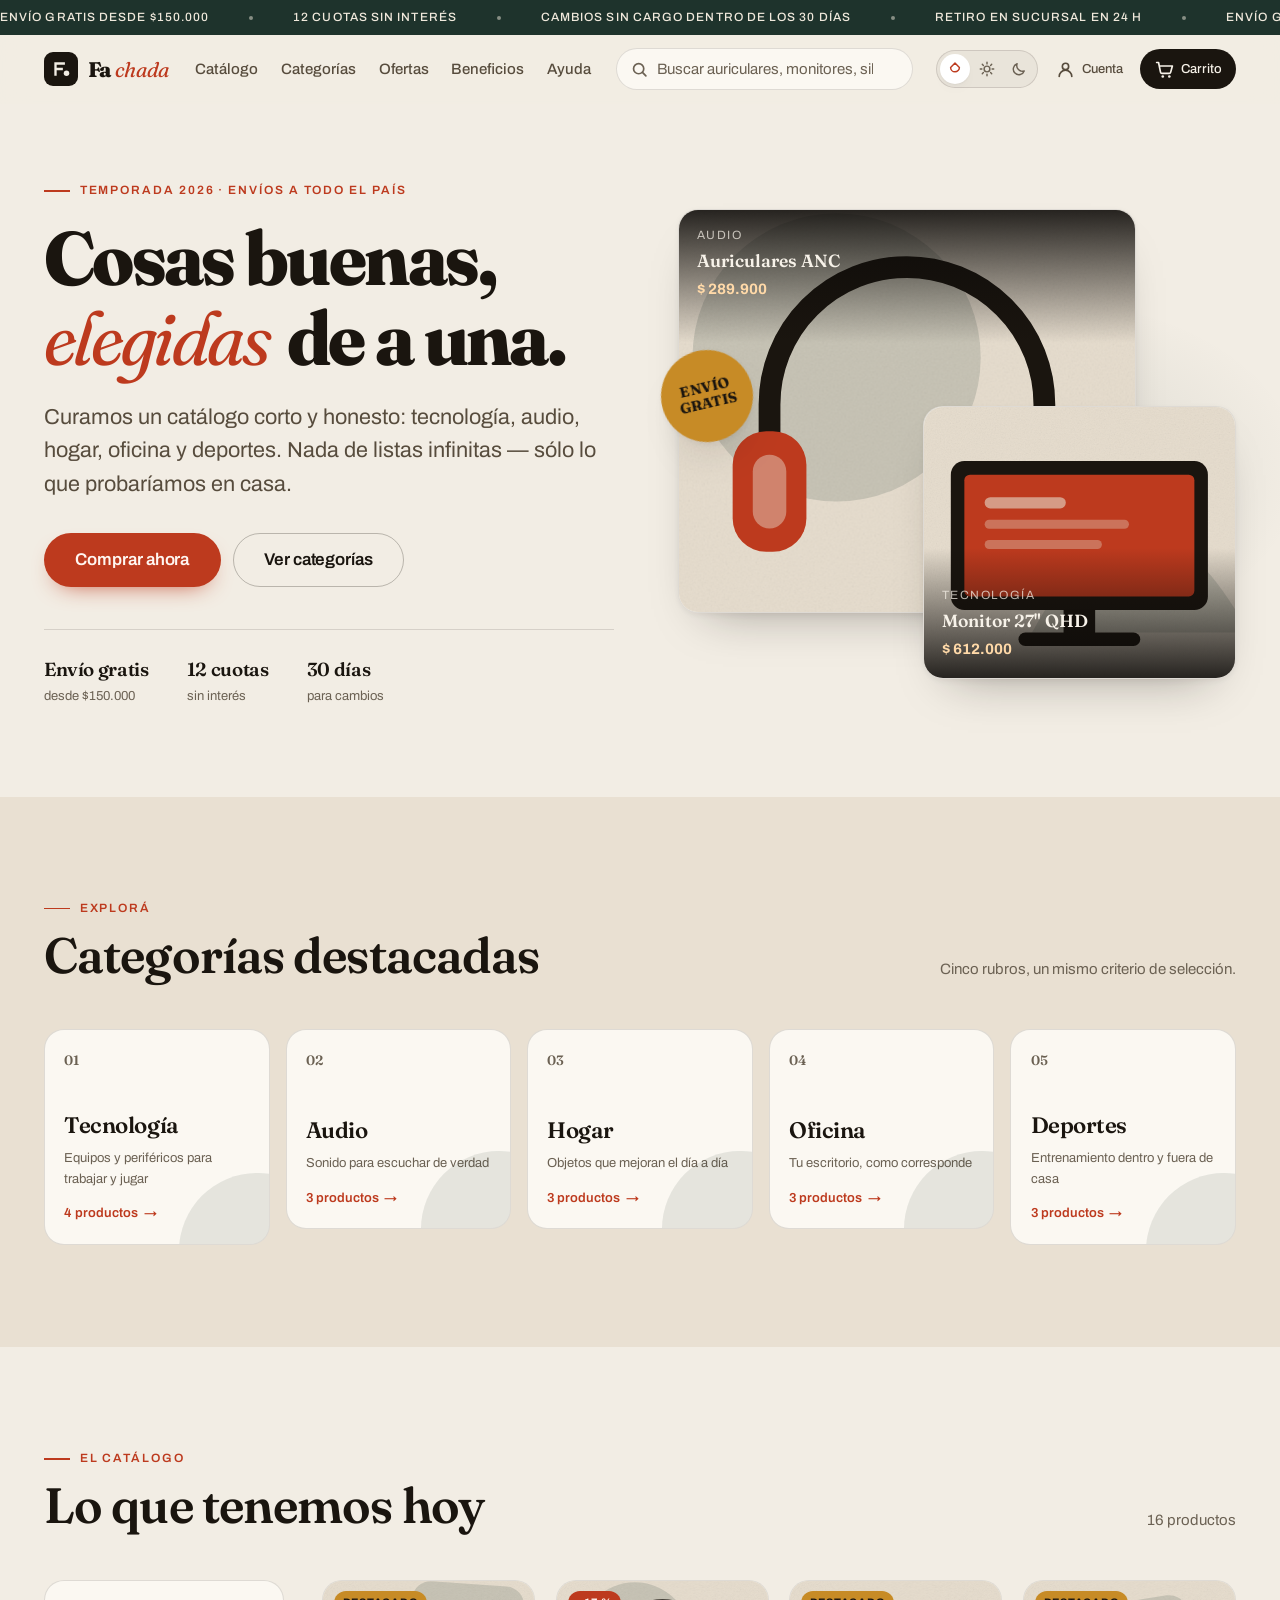
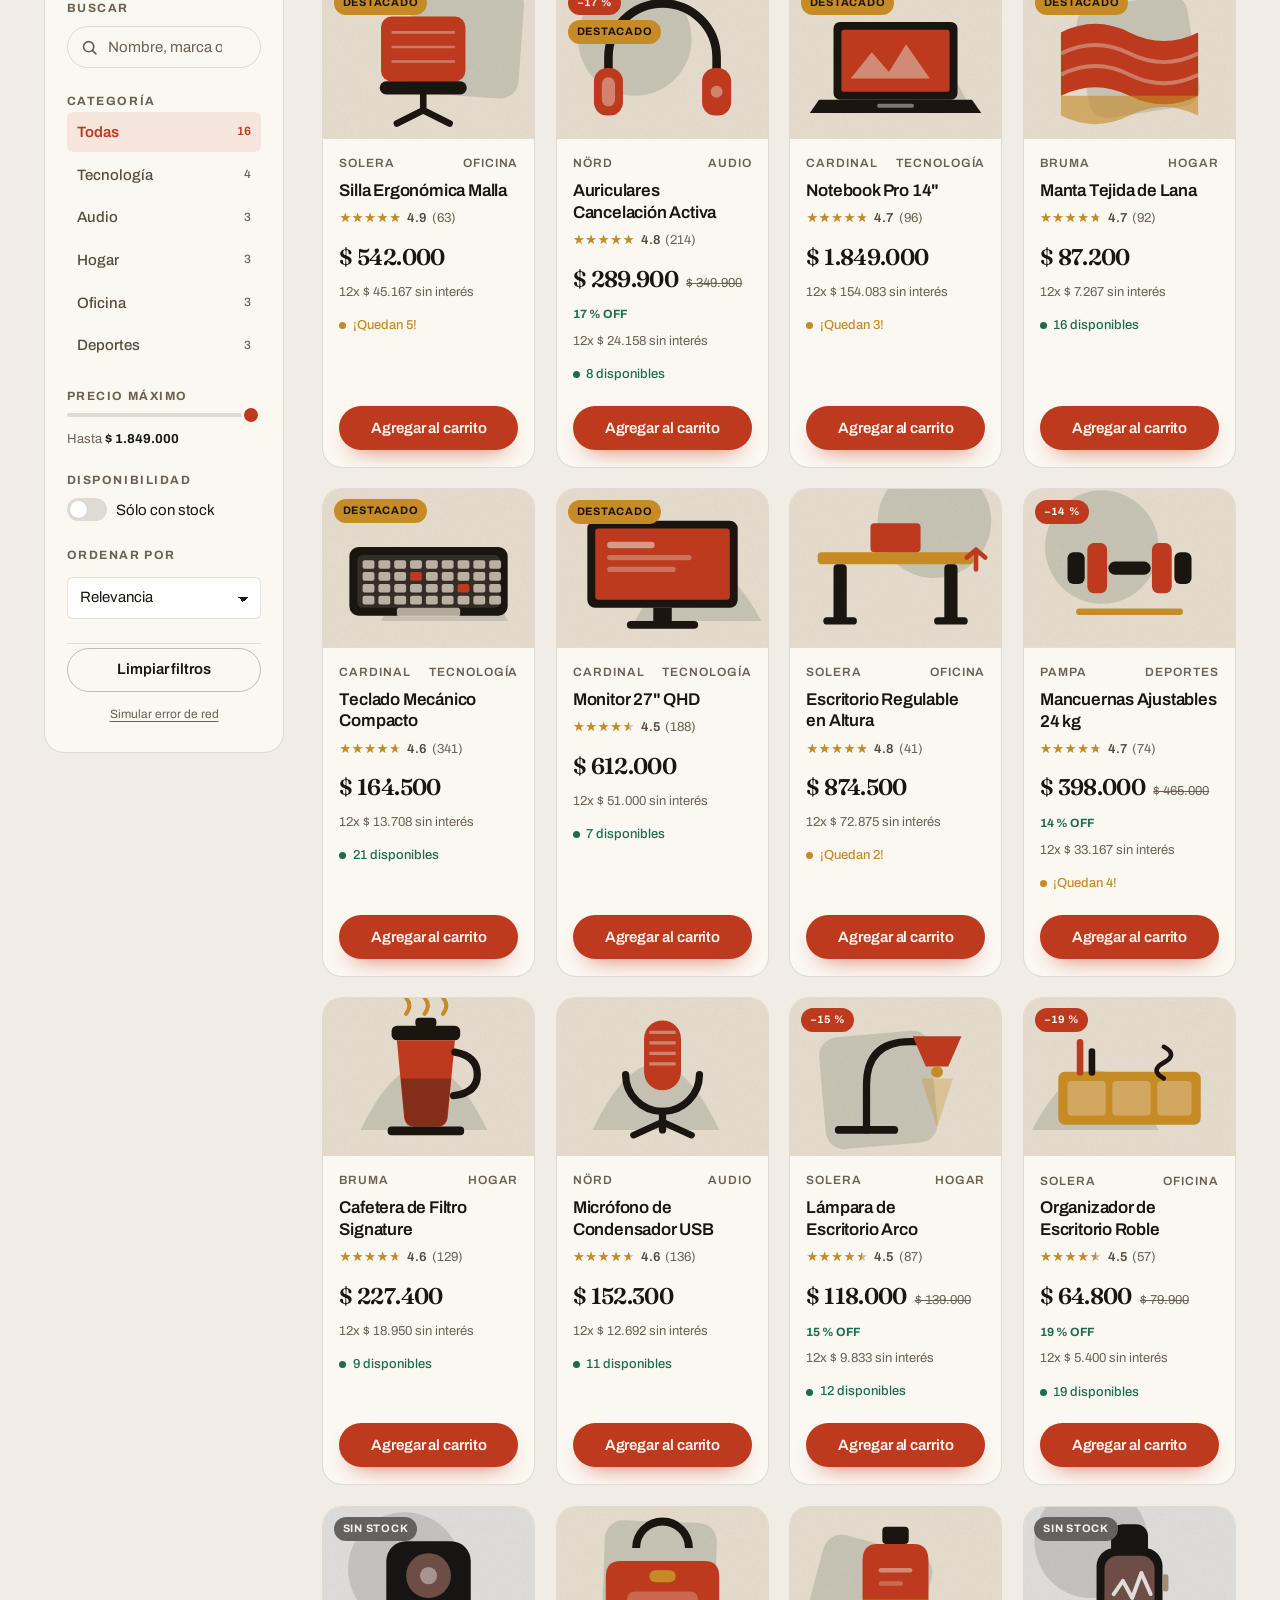
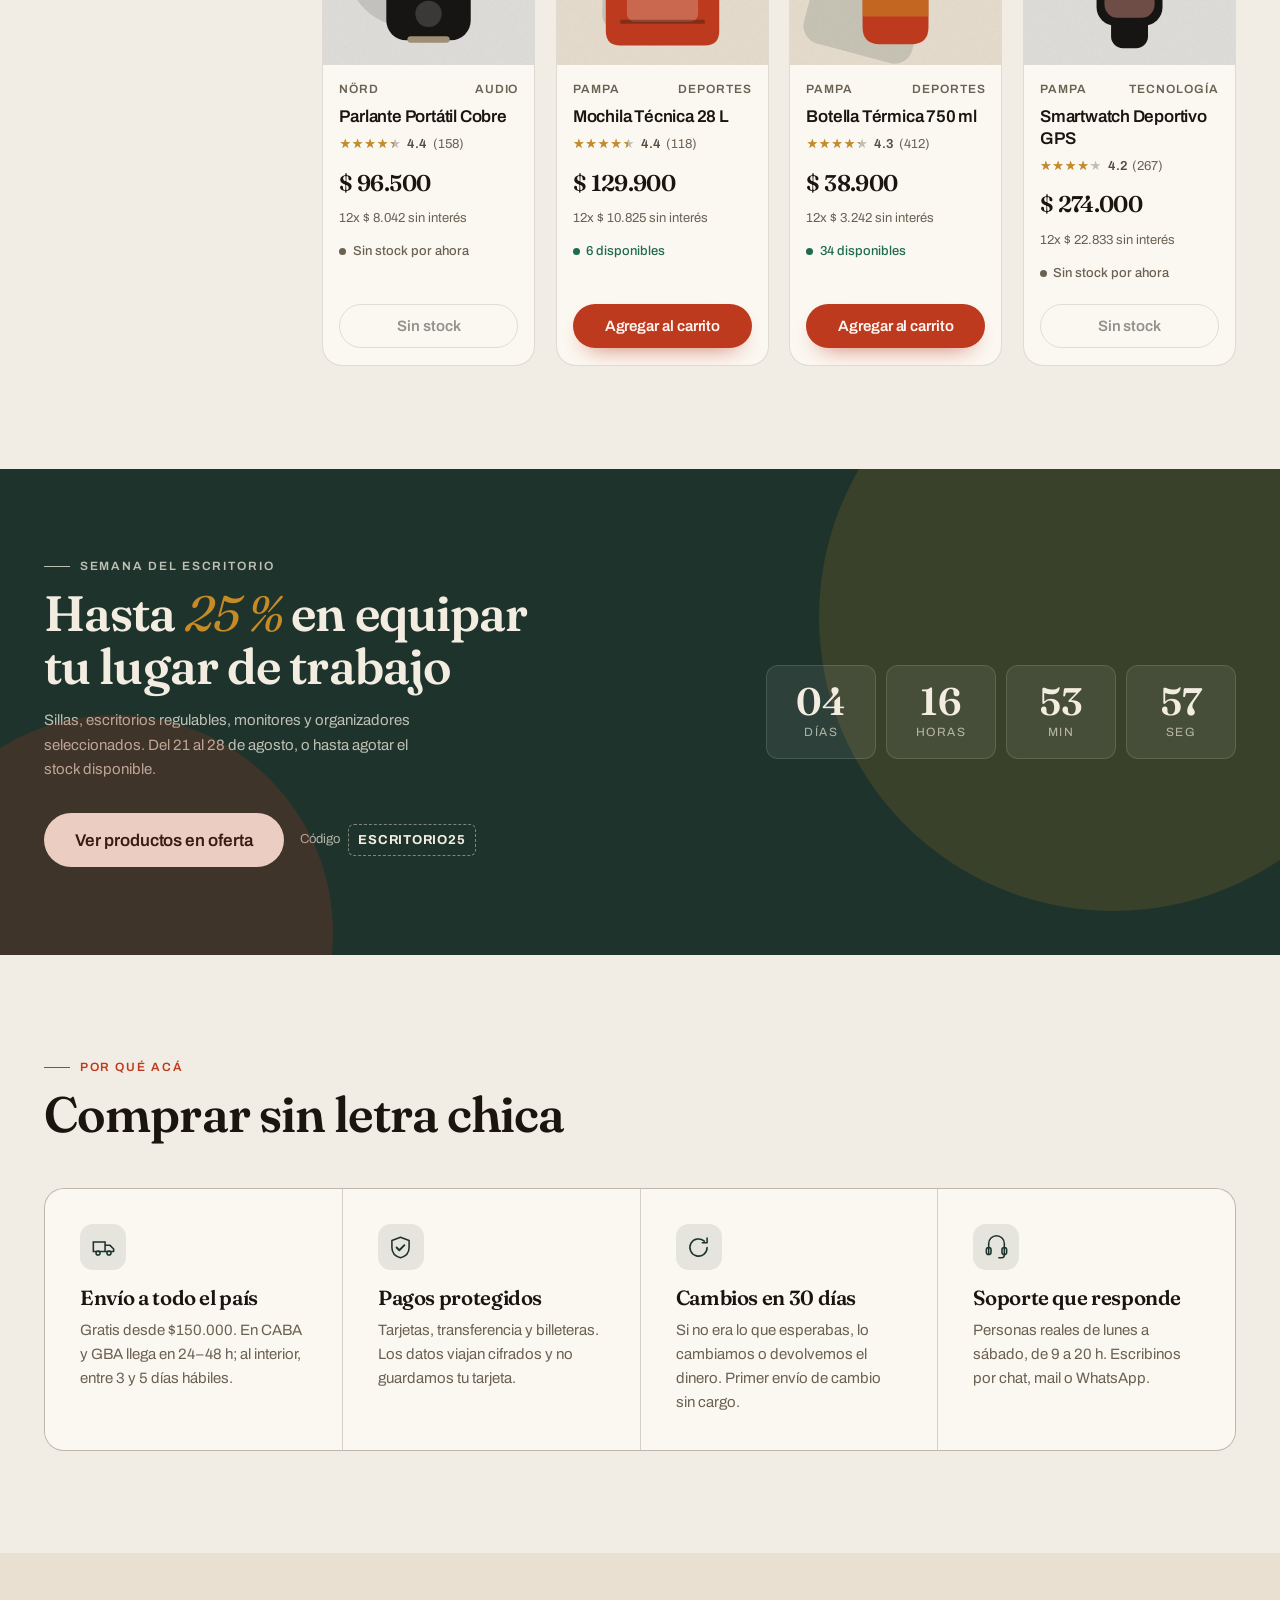
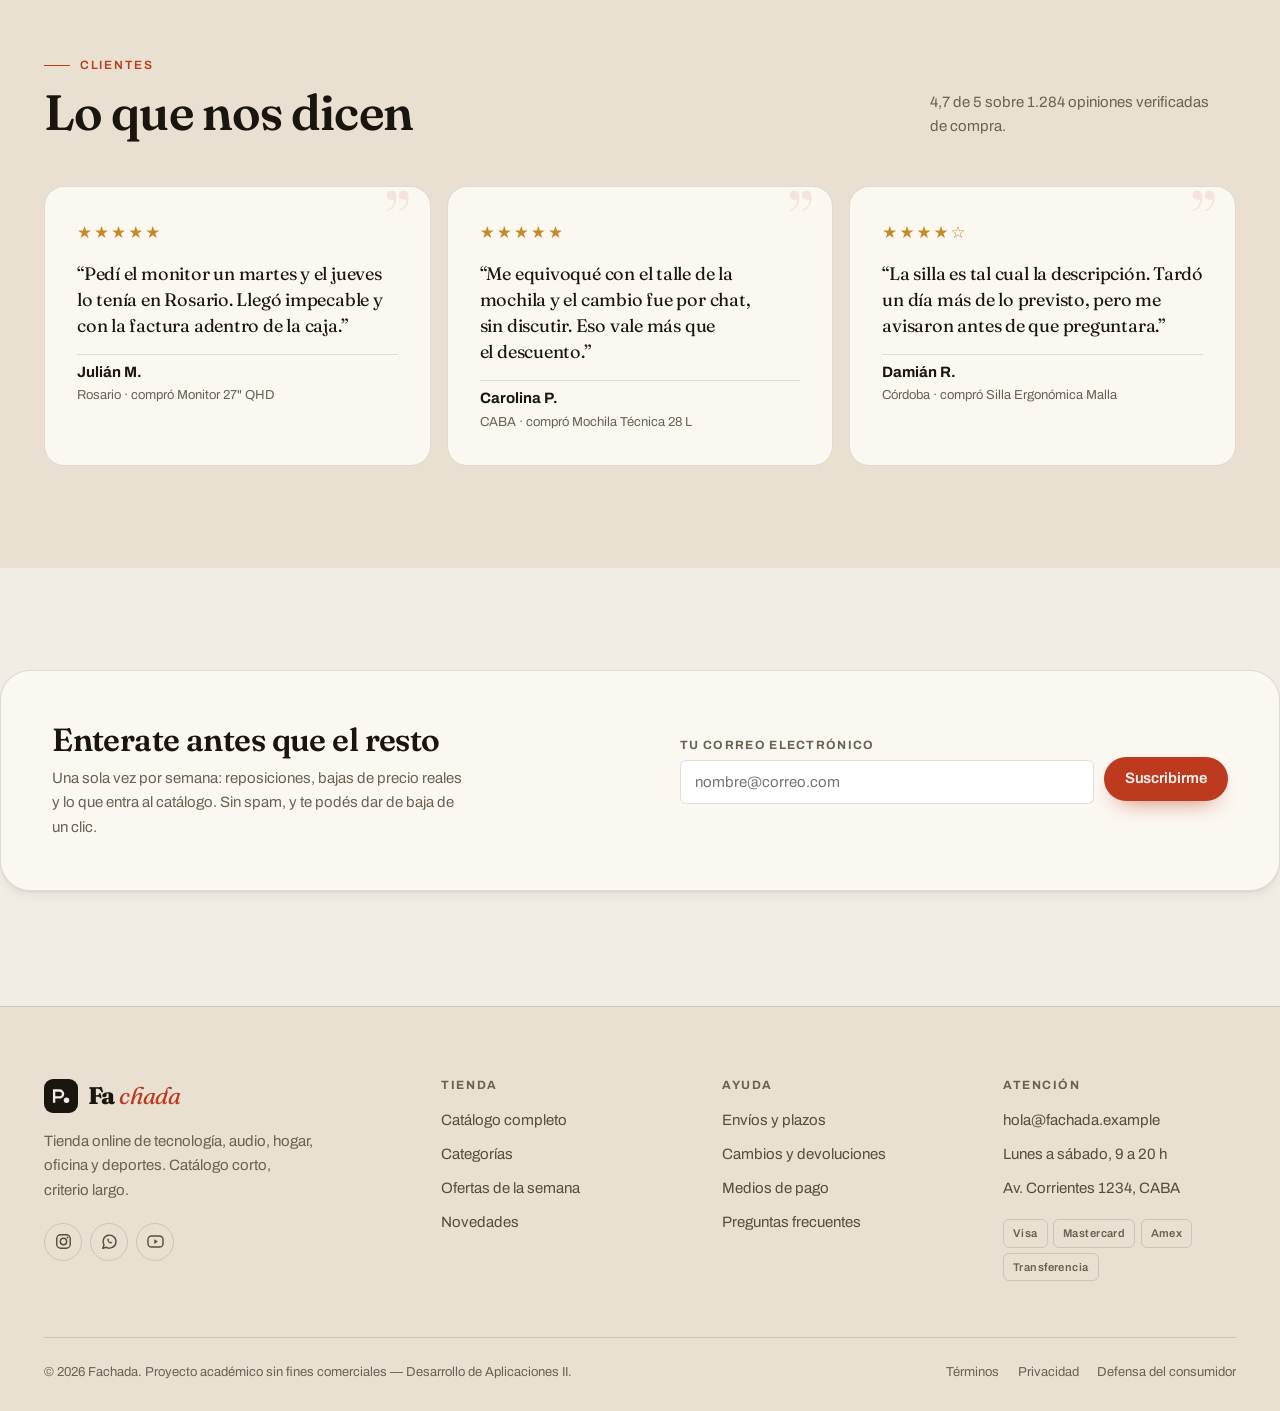
==== src/main/webapp/index.html @ e1639365 "feat: estructurar el front en componentes con capas y sumar Usuario Reorganiza la capa cliente de `c" ====
<!doctype html>
<html lang="es-AR" data-tema="normal">
<head>
  <meta charset="utf-8">
  <meta name="viewport" content="width=device-width, initial-scale=1">
  <meta name="theme-color" content="#F2EDE4">
  <meta name="description" content="Fachada — tienda online de tecnología, audio, hogar, oficina y deportes. Envío gratis desde $150.000, 12 cuotas sin interés y cambios sin vueltas en toda la Argentina.">
  <meta name="color-scheme" content="light dark">
  <title>Fachada — Tecnología, hogar y equipamiento con envío a todo el país</title>

  <link rel="preconnect" href="https://fonts.googleapis.com">
  <link rel="preconnect" href="https://fonts.gstatic.com" crossorigin>
  <link rel="stylesheet" href="https://fonts.googleapis.com/css2?family=Archivo:wght@400..700&family=Fraunces:opsz,wght,SOFT,WONK@9..144,400..800,0..100,0..1&display=swap">
  <link rel="stylesheet" href="assets/css/styles.css">
  <link rel="icon" href="assets/favicon.svg" type="image/svg+xml">

  <script>
    /* Aplica el tema guardado antes de pintar para evitar el flash de tema. */
    try {
      var t = JSON.parse(localStorage.getItem('fachada:tema') || localStorage.getItem('tpostore:tema'));
      document.documentElement.dataset.tema = ['normal', 'claro', 'oscuro'].includes(t) ? t : 'normal';
    } catch (e) {
      document.documentElement.dataset.tema = 'normal';
    }
  </script>
</head>
<body>
  <a class="saltar-al-contenido" href="#contenido">Saltar al contenido</a>

  <div class="anuncio" role="region" aria-label="Anuncios de la tienda">
    <div class="anuncio__pista">
      <span class="anuncio__grupo" aria-hidden="false">
        <span>Envío gratis desde $150.000</span><i></i>
        <span>12 cuotas sin interés</span><i></i>
        <span>Cambios sin cargo dentro de los 30 días</span><i></i>
        <span>Retiro en sucursal en 24 h</span><i></i>
      </span>
      <span class="anuncio__grupo" aria-hidden="true">
        <span>Envío gratis desde $150.000</span><i></i>
        <span>12 cuotas sin interés</span><i></i>
        <span>Cambios sin cargo dentro de los 30 días</span><i></i>
        <span>Retiro en sucursal en 24 h</span><i></i>
      </span>
    </div>
  </div>

  <header class="cabecera" id="cabecera">
    <div class="cabecera__barra contenedor">
      <a class="marca" href="#inicio" aria-label="Fachada, inicio">
        <span class="marca__sello" aria-hidden="true">
          <svg viewBox="0 0 32 32" focusable="false"><path d="M8 24V8h12M8 16h9" fill="none" stroke="currentColor" stroke-width="3.4" stroke-linecap="square"/><circle cx="24" cy="22" r="4" fill="currentColor"/></svg>
        </span>
        <span class="marca__texto">
          <strong>Fa</strong><em>chada</em>
        </span>
      </a>

      <nav class="navegacion" aria-label="Principal">
        <ul>
          <li><a href="#catalogo">Catálogo</a></li>
          <li><a href="#categorias">Categorías</a></li>
          <li><a href="#ofertas">Ofertas</a></li>
          <li><a href="#beneficios">Beneficios</a></li>
          <li><a href="#ayuda">Ayuda</a></li>
        </ul>
      </nav>

      <form class="buscador buscador--cabecera" role="search" data-buscador>
        <label class="visualmente-oculto" for="q-cabecera">Buscar productos</label>
        <span class="buscador__lupa" aria-hidden="true">
          <svg viewBox="0 0 20 20" focusable="false"><circle cx="9" cy="9" r="6" fill="none" stroke="currentColor" stroke-width="2"/><path d="m13.5 13.5 4 4" stroke="currentColor" stroke-width="2" stroke-linecap="round"/></svg>
        </span>
        <input id="q-cabecera" type="search" name="q" placeholder="Buscar auriculares, monitores, sillas…" autocomplete="off" data-buscador-input>
        <button class="buscador__limpiar" type="button" hidden data-buscador-limpiar aria-label="Limpiar búsqueda">
          <svg viewBox="0 0 20 20" aria-hidden="true" focusable="false"><path d="m6 6 8 8M14 6l-8 8" stroke="currentColor" stroke-width="2" stroke-linecap="round"/></svg>
        </button>
      </form>

      <div class="cabecera__acciones">
        <div class="temas" role="radiogroup" aria-label="Tema visual" data-temas></div>

        <div class="menu-cuenta" data-cuenta>
          <button class="accion" type="button" aria-expanded="false" aria-haspopup="true" aria-controls="panel-cuenta" data-cuenta-boton>
            <svg viewBox="0 0 24 24" aria-hidden="true" focusable="false"><circle cx="12" cy="8.5" r="3.6" fill="none" stroke="currentColor" stroke-width="1.9"/><path d="M4.8 20a7.2 7.2 0 0 1 14.4 0" fill="none" stroke="currentColor" stroke-width="1.9" stroke-linecap="round"/></svg>
            <span class="accion__texto">Cuenta</span>
          </button>
          <!-- Lo llena `componentes/usuario/presentacion/usuario-view.js` según
               la sesión activa: invitado ve Ingresar/Crear cuenta; un ADMIN ve
               además el panel de administración. -->
          <div class="menu-cuenta__panel" id="panel-cuenta" role="menu" hidden data-cuenta-panel></div>
        </div>

        <button class="accion accion--carrito" type="button" data-abrir-carrito aria-haspopup="dialog" aria-controls="carrito">
          <svg viewBox="0 0 24 24" aria-hidden="true" focusable="false"><path d="M3 4h2.2l2.3 11.2a1.6 1.6 0 0 0 1.6 1.3h8.3a1.6 1.6 0 0 0 1.6-1.2L21 8H6.2" fill="none" stroke="currentColor" stroke-width="1.9" stroke-linecap="round" stroke-linejoin="round"/><circle cx="10" cy="20" r="1.5" fill="currentColor"/><circle cx="17.5" cy="20" r="1.5" fill="currentColor"/></svg>
          <span class="accion__texto">Carrito</span>
          <span class="insignia" data-carrito-contador hidden>0</span>
        </button>

        <button class="accion accion--menu" type="button" data-abrir-menu aria-expanded="false" aria-controls="menu-movil">
          <svg viewBox="0 0 24 24" aria-hidden="true" focusable="false"><path d="M4 7h16M4 12h16M4 17h16" stroke="currentColor" stroke-width="1.9" stroke-linecap="round"/></svg>
          <span class="visualmente-oculto">Abrir menú</span>
        </button>
      </div>
    </div>

    <div class="menu-movil" id="menu-movil" hidden data-menu-movil>
      <div class="contenedor">
        <nav aria-label="Menú móvil">
          <ul>
            <li><a href="#catalogo">Catálogo</a></li>
            <li><a href="#categorias">Categorías</a></li>
            <li><a href="#ofertas">Ofertas</a></li>
            <li><a href="#beneficios">Beneficios</a></li>
            <li><a href="#ayuda">Ayuda</a></li>
          </ul>
        </nav>
        <div class="menu-movil__extras">
          <p class="menu-movil__titulo" id="etiqueta-tema-movil">Tema visual</p>
          <div class="temas" role="radiogroup" aria-labelledby="etiqueta-tema-movil" data-temas></div>
          <button class="boton boton--fantasma boton--ancho" type="button" data-cuenta-movil data-cuenta-accion="ingresar">Ingresar o crear cuenta</button>
        </div>
      </div>
    </div>
  </header>

  <main id="contenido">
    <!-- ================================ HERO ================================ -->
    <section class="hero" id="inicio">
      <div class="contenedor hero__grilla">
        <div class="hero__texto">
          <p class="etiqueta-seccion">Temporada 2026 · Envíos a todo el país</p>
          <h1 class="hero__titulo">
            Cosas buenas,<br>
            <em>elegidas</em> de a una.
          </h1>
          <p class="hero__bajada">
            Curamos un catálogo corto y honesto: tecnología, audio, hogar, oficina y deportes.
            Nada de listas infinitas — sólo lo que probaríamos en casa.
          </p>
          <div class="hero__acciones">
            <a class="boton boton--primario boton--grande" href="#catalogo">Comprar ahora</a>
            <a class="boton boton--fantasma boton--grande" href="#categorias">Ver categorías</a>
          </div>
          <dl class="hero__datos">
            <div><dt>Envío gratis</dt><dd>desde $150.000</dd></div>
            <div><dt>12 cuotas</dt><dd>sin interés</dd></div>
            <div><dt>30 días</dt><dd>para cambios</dd></div>
          </dl>
        </div>

        <div class="hero__vitrina">
          <figure class="vitrina__tarjeta vitrina__tarjeta--principal" data-hero-arte="1">
            <figcaption>
              <span class="vitrina__categoria">Audio</span>
              <span class="vitrina__nombre">Auriculares ANC</span>
              <span class="vitrina__precio" data-hero-precio="1"></span>
            </figcaption>
          </figure>
          <figure class="vitrina__tarjeta vitrina__tarjeta--secundaria" data-hero-arte="9">
            <figcaption>
              <span class="vitrina__categoria">Tecnología</span>
              <span class="vitrina__nombre">Monitor 27" QHD</span>
              <span class="vitrina__precio" data-hero-precio="9"></span>
            </figcaption>
          </figure>
          <p class="vitrina__sello" aria-hidden="true"><span>Envío<br>gratis</span></p>
        </div>
      </div>
    </section>

    <!-- ============================= CATEGORÍAS ============================= -->
    <section class="seccion categorias" id="categorias" aria-labelledby="titulo-categorias">
      <div class="contenedor">
        <header class="seccion__encabezado">
          <div>
            <p class="etiqueta-seccion">Explorá</p>
            <h2 id="titulo-categorias">Categorías destacadas</h2>
          </div>
          <p class="seccion__nota">Cinco rubros, un mismo criterio de selección.</p>
        </header>
        <ul class="categorias__grilla" data-categorias>
          <li class="categoria-esqueleto" aria-hidden="true"></li>
          <li class="categoria-esqueleto" aria-hidden="true"></li>
          <li class="categoria-esqueleto" aria-hidden="true"></li>
          <li class="categoria-esqueleto" aria-hidden="true"></li>
          <li class="categoria-esqueleto" aria-hidden="true"></li>
        </ul>
      </div>
    </section>

    <!-- ============================== CATÁLOGO ============================== -->
    <section class="seccion catalogo" id="catalogo" aria-labelledby="titulo-catalogo">
      <div class="contenedor">
        <header class="seccion__encabezado">
          <div>
            <p class="etiqueta-seccion">El catálogo</p>
            <h2 id="titulo-catalogo">Lo que tenemos hoy</h2>
          </div>
          <p class="seccion__nota" data-resultado-nota aria-live="polite"></p>
        </header>

        <div class="catalogo__cuerpo">
          <button class="boton boton--fantasma catalogo__abrir-filtros" type="button" data-abrir-filtros aria-expanded="false" aria-controls="filtros">
            <svg viewBox="0 0 20 20" aria-hidden="true" focusable="false"><path d="M3 5h14M6 10h8M8.5 15h3" stroke="currentColor" stroke-width="2" stroke-linecap="round"/></svg>
            Filtros
          </button>

          <form class="filtros" id="filtros" data-filtros>
            <div class="filtros__bloque">
              <h3 class="filtros__titulo">Buscar</h3>
              <div class="buscador buscador--panel" role="search">
                <label class="visualmente-oculto" for="q-panel">Buscar en el catálogo</label>
                <span class="buscador__lupa" aria-hidden="true">
                  <svg viewBox="0 0 20 20" focusable="false"><circle cx="9" cy="9" r="6" fill="none" stroke="currentColor" stroke-width="2"/><path d="m13.5 13.5 4 4" stroke="currentColor" stroke-width="2" stroke-linecap="round"/></svg>
                </span>
                <input id="q-panel" type="search" name="q" placeholder="Nombre, marca o SKU" autocomplete="off" data-buscador-input>
                <button class="buscador__limpiar" type="button" hidden data-buscador-limpiar aria-label="Limpiar búsqueda">
                  <svg viewBox="0 0 20 20" aria-hidden="true" focusable="false"><path d="m6 6 8 8M14 6l-8 8" stroke="currentColor" stroke-width="2" stroke-linecap="round"/></svg>
                </button>
              </div>
            </div>

            <fieldset class="filtros__bloque">
              <legend class="filtros__titulo">Categoría</legend>
              <div class="filtros__opciones" data-filtro-categorias></div>
            </fieldset>

            <div class="filtros__bloque">
              <h3 class="filtros__titulo">Precio máximo</h3>
              <input type="range" id="precio-max" name="precioMax" data-filtro-precio>
              <p class="filtros__valor">Hasta <output for="precio-max" data-filtro-precio-valor></output></p>
            </div>

            <div class="filtros__bloque">
              <h3 class="filtros__titulo">Disponibilidad</h3>
              <label class="interruptor">
                <input type="checkbox" data-filtro-stock>
                <span class="interruptor__pista" aria-hidden="true"><span class="interruptor__perilla"></span></span>
                <span>Sólo con stock</span>
              </label>
            </div>

            <div class="filtros__bloque">
              <label class="filtros__titulo" for="orden">Ordenar por</label>
              <select id="orden" data-filtro-orden>
                <option value="relevancia">Relevancia</option>
                <option value="precio-asc">Menor precio</option>
                <option value="precio-desc">Mayor precio</option>
                <option value="rating">Mejor puntuados</option>
                <option value="nombre">Nombre (A–Z)</option>
              </select>
            </div>

            <div class="filtros__pie">
              <button class="boton boton--fantasma boton--ancho" type="button" data-limpiar-filtros>Limpiar filtros</button>
              <button class="filtros__simular" type="button" data-simular-error>Simular error de red</button>
            </div>
          </form>

          <div class="catalogo__resultados">
            <div class="fichas-activas" data-fichas hidden></div>
            <div class="grilla-productos" data-grilla aria-busy="true"></div>
            <div class="estado" data-estado hidden></div>
          </div>
        </div>
      </div>
    </section>

    <!-- =============================== OFERTAS ============================== -->
    <section class="promo" id="ofertas" aria-labelledby="titulo-promo">
      <div class="contenedor promo__grilla">
        <div class="promo__texto">
          <p class="etiqueta-seccion etiqueta-seccion--claro">Semana del escritorio</p>
          <h2 id="titulo-promo">Hasta <em>25 %</em> en equipar tu lugar de trabajo</h2>
          <p>
            Sillas, escritorios regulables, monitores y organizadores seleccionados.
            Del 21 al 28 de agosto, o hasta agotar el stock disponible.
          </p>
          <div class="promo__acciones">
            <button class="boton boton--claro boton--grande" type="button" data-ir-a-ofertas>Ver productos en oferta</button>
            <span class="promo__codigo">Código <strong>ESCRITORIO25</strong></span>
          </div>
        </div>
        <ul class="promo__contador" data-contador aria-label="Tiempo restante de la promoción">
          <li><strong data-contador-dias>00</strong><span>días</span></li>
          <li><strong data-contador-horas>00</strong><span>horas</span></li>
          <li><strong data-contador-minutos>00</strong><span>min</span></li>
          <li><strong data-contador-segundos>00</strong><span>seg</span></li>
        </ul>
      </div>
    </section>

    <!-- ============================= BENEFICIOS ============================= -->
    <section class="seccion beneficios" id="beneficios" aria-labelledby="titulo-beneficios">
      <div class="contenedor">
        <header class="seccion__encabezado">
          <div>
            <p class="etiqueta-seccion">Por qué acá</p>
            <h2 id="titulo-beneficios">Comprar sin letra chica</h2>
          </div>
        </header>
        <ul class="beneficios__grilla">
          <li class="beneficio">
            <span class="beneficio__icono" aria-hidden="true">
              <svg viewBox="0 0 32 32" focusable="false"><path d="M3 21V9h15v12H3Z" fill="none" stroke="currentColor" stroke-width="2"/><path d="M18 13h6l5 5v3h-11" fill="none" stroke="currentColor" stroke-width="2" stroke-linejoin="round"/><circle cx="9" cy="23" r="2.6" fill="none" stroke="currentColor" stroke-width="2"/><circle cx="23" cy="23" r="2.6" fill="none" stroke="currentColor" stroke-width="2"/></svg>
            </span>
            <h3>Envío a todo el país</h3>
            <p>Gratis desde $150.000. En CABA y GBA llega en 24–48 h; al interior, entre 3 y 5 días hábiles.</p>
          </li>
          <li class="beneficio">
            <span class="beneficio__icono" aria-hidden="true">
              <svg viewBox="0 0 32 32" focusable="false"><path d="M16 3l11 4v9c0 7-4.6 11.4-11 13-6.4-1.6-11-6-11-13V7l11-4Z" fill="none" stroke="currentColor" stroke-width="2" stroke-linejoin="round"/><path d="m11 16 3.5 3.5L21 13" fill="none" stroke="currentColor" stroke-width="2.4" stroke-linecap="round" stroke-linejoin="round"/></svg>
            </span>
            <h3>Pagos protegidos</h3>
            <p>Tarjetas, transferencia y billeteras. Los datos viajan cifrados y no guardamos tu tarjeta.</p>
          </li>
          <li class="beneficio">
            <span class="beneficio__icono" aria-hidden="true">
              <svg viewBox="0 0 32 32" focusable="false"><path d="M27 16a11 11 0 1 1-3.6-8.1" fill="none" stroke="currentColor" stroke-width="2" stroke-linecap="round"/><path d="M27 4v6h-6" fill="none" stroke="currentColor" stroke-width="2" stroke-linecap="round" stroke-linejoin="round"/></svg>
            </span>
            <h3>Cambios en 30 días</h3>
            <p>Si no era lo que esperabas, lo cambiamos o devolvemos el dinero. Primer envío de cambio sin cargo.</p>
          </li>
          <li class="beneficio">
            <span class="beneficio__icono" aria-hidden="true">
              <svg viewBox="0 0 32 32" focusable="false"><path d="M6 25V11a10 10 0 0 1 20 0v14" fill="none" stroke="currentColor" stroke-width="2"/><rect x="3" y="16" width="6" height="9" rx="3" fill="none" stroke="currentColor" stroke-width="2"/><rect x="23" y="16" width="6" height="9" rx="3" fill="none" stroke="currentColor" stroke-width="2"/><path d="M26 25v1a3 3 0 0 1-3 3h-4" fill="none" stroke="currentColor" stroke-width="2" stroke-linecap="round"/></svg>
            </span>
            <h3>Soporte que responde</h3>
            <p>Personas reales de lunes a sábado, de 9 a 20 h. Escribinos por chat, mail o WhatsApp.</p>
          </li>
        </ul>
      </div>
    </section>

    <!-- ============================ TESTIMONIOS ============================= -->
    <section class="seccion testimonios" aria-labelledby="titulo-testimonios">
      <div class="contenedor">
        <header class="seccion__encabezado">
          <div>
            <p class="etiqueta-seccion">Clientes</p>
            <h2 id="titulo-testimonios">Lo que nos dicen</h2>
          </div>
          <p class="seccion__nota">4,7 de 5 sobre 1.284 opiniones verificadas de compra.</p>
        </header>
        <ul class="testimonios__grilla">
          <li class="testimonio">
            <p class="testimonio__puntaje" aria-label="5 de 5 estrellas"><span aria-hidden="true">★★★★★</span></p>
            <blockquote><p>“Pedí el monitor un martes y el jueves lo tenía en Rosario. Llegó impecable y con la factura adentro de la caja.”</p></blockquote>
            <footer><strong>Julián M.</strong><span>Rosario · compró Monitor 27" QHD</span></footer>
          </li>
          <li class="testimonio">
            <p class="testimonio__puntaje" aria-label="5 de 5 estrellas"><span aria-hidden="true">★★★★★</span></p>
            <blockquote><p>“Me equivoqué con el talle de la mochila y el cambio fue por chat, sin discutir. Eso vale más que el descuento.”</p></blockquote>
            <footer><strong>Carolina P.</strong><span>CABA · compró Mochila Técnica 28 L</span></footer>
          </li>
          <li class="testimonio">
            <p class="testimonio__puntaje" aria-label="4 de 5 estrellas"><span aria-hidden="true">★★★★☆</span></p>
            <blockquote><p>“La silla es tal cual la descripción. Tardó un día más de lo previsto, pero me avisaron antes de que preguntara.”</p></blockquote>
            <footer><strong>Damián R.</strong><span>Córdoba · compró Silla Ergonómica Malla</span></footer>
          </li>
        </ul>
      </div>
    </section>

    <!-- ============================= NEWSLETTER ============================= -->
    <section class="seccion newsletter" aria-labelledby="titulo-newsletter">
      <div class="contenedor newsletter__caja">
        <div class="newsletter__texto">
          <h2 id="titulo-newsletter">Enterate antes que el resto</h2>
          <p>Una sola vez por semana: reposiciones, bajas de precio reales y lo que entra al catálogo. Sin spam, y te podés dar de baja de un clic.</p>
        </div>
        <form class="newsletter__form" data-newsletter novalidate>
          <div class="campo">
            <label for="email-newsletter">Tu correo electrónico</label>
            <input id="email-newsletter" name="email" type="email" inputmode="email" autocomplete="email" placeholder="nombre@correo.com" required aria-describedby="ayuda-newsletter">
            <p class="campo__ayuda" id="ayuda-newsletter" data-newsletter-mensaje role="status"></p>
          </div>
          <button class="boton boton--primario" type="submit">Suscribirme</button>
        </form>
      </div>
    </section>
  </main>

  <!-- =============================== FOOTER ================================ -->
  <footer class="pie" id="ayuda">
    <div class="contenedor">
      <div class="pie__grilla">
        <div class="pie__marca">
          <span class="marca marca--pie">
            <span class="marca__sello" aria-hidden="true">
              <svg viewBox="0 0 32 32" focusable="false"><path d="M6 24V8h8a5 5 0 0 1 0 10H6" fill="none" stroke="currentColor" stroke-width="3.4" stroke-linecap="square"/><circle cx="24" cy="22" r="4" fill="currentColor"/></svg>
            </span>
            <span class="marca__texto"><strong>Fa</strong><em>chada</em></span>
          </span>
          <p>Tienda online de tecnología, audio, hogar, oficina y deportes. Catálogo corto, criterio largo.</p>
          <ul class="pie__redes">
            <li><a href="#inicio" aria-label="Instagram de Fachada"><svg viewBox="0 0 24 24" aria-hidden="true" focusable="false"><rect x="3.5" y="3.5" width="17" height="17" rx="5" fill="none" stroke="currentColor" stroke-width="1.8"/><circle cx="12" cy="12" r="4" fill="none" stroke="currentColor" stroke-width="1.8"/><circle cx="17.2" cy="6.8" r="1.2" fill="currentColor"/></svg></a></li>
            <li><a href="#inicio" aria-label="WhatsApp de Fachada"><svg viewBox="0 0 24 24" aria-hidden="true" focusable="false"><path d="M3.5 20.5 5 16.4A8.2 8.2 0 1 1 8 19.3l-4.5 1.2Z" fill="none" stroke="currentColor" stroke-width="1.8" stroke-linejoin="round"/><path d="M9 9.2c0 3 2.4 5.4 5.4 5.4l.9-1.6-2-1-.8.9a4.6 4.6 0 0 1-1.8-1.8l.9-.8-1-2-1.6.9Z" fill="currentColor"/></svg></a></li>
            <li><a href="#inicio" aria-label="Canal de YouTube de Fachada"><svg viewBox="0 0 24 24" aria-hidden="true" focusable="false"><rect x="2.5" y="5" width="19" height="14" rx="4.5" fill="none" stroke="currentColor" stroke-width="1.8"/><path d="m10.4 9 4.6 3-4.6 3V9Z" fill="currentColor"/></svg></a></li>
          </ul>
        </div>

        <nav class="pie__columna" aria-labelledby="pie-tienda">
          <h2 id="pie-tienda">Tienda</h2>
          <ul>
            <li><a href="#catalogo">Catálogo completo</a></li>
            <li><a href="#categorias">Categorías</a></li>
            <li><a href="#ofertas">Ofertas de la semana</a></li>
            <li><a href="#catalogo">Novedades</a></li>
          </ul>
        </nav>

        <nav class="pie__columna" aria-labelledby="pie-ayuda">
          <h2 id="pie-ayuda">Ayuda</h2>
          <ul>
            <li><a href="#beneficios">Envíos y plazos</a></li>
            <li><a href="#beneficios">Cambios y devoluciones</a></li>
            <li><a href="#beneficios">Medios de pago</a></li>
            <li><a href="#beneficios">Preguntas frecuentes</a></li>
          </ul>
        </nav>

        <div class="pie__columna">
          <h2>Atención</h2>
          <ul class="pie__contacto">
            <li><a href="mailto:hola@fachada.example">hola@fachada.example</a></li>
            <li>Lunes a sábado, 9 a 20 h</li>
            <li>Av. Corrientes 1234, CABA</li>
          </ul>
          <p class="pie__pagos" aria-label="Medios de pago aceptados">
            <span>Visa</span><span>Mastercard</span><span>Amex</span><span>Transferencia</span>
          </p>
        </div>
      </div>

      <div class="pie__legal">
        <p>© <span data-anio></span> Fachada. Proyecto académico sin fines comerciales — Desarrollo de Aplicaciones II.</p>
        <ul>
          <li><a href="#inicio">Términos</a></li>
          <li><a href="#inicio">Privacidad</a></li>
          <li><a href="#inicio">Defensa del consumidor</a></li>
        </ul>
      </div>
    </div>
  </footer>

  <!-- ============================ CARRITO LATERAL =========================== -->
  <div class="velo" data-velo hidden></div>

  <aside class="carrito" id="carrito" role="dialog" aria-modal="true" aria-labelledby="titulo-carrito" hidden data-carrito>
    <header class="carrito__cabecera">
      <h2 id="titulo-carrito">Tu carrito <span data-carrito-titulo-contador></span></h2>
      <button class="icono-boton" type="button" data-cerrar-carrito aria-label="Cerrar el carrito">
        <svg viewBox="0 0 24 24" aria-hidden="true" focusable="false"><path d="m7 7 10 10M17 7 7 17" stroke="currentColor" stroke-width="2" stroke-linecap="round"/></svg>
      </button>
    </header>

    <div class="carrito__progreso" data-envio-progreso hidden>
      <p data-envio-texto></p>
      <div class="barra"><span data-envio-barra></span></div>
    </div>

    <div class="carrito__cuerpo" data-carrito-cuerpo tabindex="-1"></div>

    <footer class="carrito__pie" data-carrito-pie hidden>
      <dl class="carrito__totales">
        <div><dt>Subtotal</dt><dd data-total-subtotal></dd></div>
        <div><dt>Envío</dt><dd data-total-envio></dd></div>
        <div class="carrito__total"><dt>Total</dt><dd data-total-final></dd></div>
      </dl>
      <p class="carrito__cuotas" data-total-cuotas></p>
      <button class="boton boton--primario boton--ancho boton--grande" type="button" data-checkout>Confirmar compra</button>
      <button class="carrito__vaciar" type="button" data-vaciar>Vaciar carrito</button>
      <p class="carrito__aviso">El total definitivo se recalcula en el servidor al confirmar el pedido.</p>
    </footer>
  </aside>

  <!-- ========================= DETALLE DE PRODUCTO ========================== -->
  <div class="modal" id="modal-producto" role="dialog" aria-modal="true" aria-labelledby="modal-titulo" hidden data-modal>
    <div class="modal__caja" data-modal-caja tabindex="-1"></div>
  </div>

  <!-- Componente Usuario: ingreso, registro y panel de administración.
       Lo llena `componentes/usuario/presentacion/usuario-view.js`. -->
  <div class="modal modal--angosto" id="modal-cuenta" role="dialog" aria-modal="true" aria-labelledby="cuenta-titulo" hidden data-cuenta-modal>
    <div class="modal__caja" data-cuenta-caja tabindex="-1"></div>
  </div>

  <!-- ================================ AVISOS =============================== -->
  <div class="avisos" data-avisos role="status" aria-live="polite"></div>

  <!-- Definiciones SVG compartidas: una sola vez por documento. -->
  <svg class="svg-defs" aria-hidden="true" focusable="false" width="0" height="0">
    <defs>
      <filter id="granoFiltro">
        <feTurbulence type="fractalNoise" baseFrequency="0.9" numOctaves="3" stitchTiles="stitch"/>
        <feColorMatrix type="saturate" values="0"/>
      </filter>
      <pattern id="grano" width="320" height="240" patternUnits="userSpaceOnUse">
        <rect width="320" height="240" filter="url(#granoFiltro)" opacity="0.16"/>
      </pattern>
    </defs>
  </svg>

  <script type="module" src="assets/js/main.js"></script>
</body>
</html>
---- src/main/webapp/assets/css/styles.css ----
/* ==========================================================================
   Fachada — sistema visual
   Identidad: retail editorial. Papel cálido, tinta profunda, bermellón como
   único acento fuerte. Display serif con carácter (Fraunces) sobre una
   grotesca sólida para la interfaz (Archivo).
   Orden: tokens · reset · utilidades · layout · componentes · responsive.
   ========================================================================== */

/* --------------------------------- Tokens -------------------------------- */

:root {
  /* Tema `normal`: la identidad de la marca. */
  --fondo: #f2ede4;
  --fondo-alt: #e9e0d2;
  --fondo-hondo: #1e332c;
  --superficie: #fbf8f2;
  --superficie-2: #ffffff;
  --superficie-hueca: rgba(26, 21, 15, 0.04);

  --tinta: #1a150f;
  --tinta-2: #574c3d;
  --tinta-3: #6b6153;
  --tinta-invertida: #f7f2e9;

  --borde: rgba(26, 21, 15, 0.13);
  --borde-fuerte: rgba(26, 21, 15, 0.26);

  --acento: #bd3a1e;
  --acento-hover: #a22f17;
  --acento-tinta: #fff6f1;
  --acento-suave: rgba(189, 58, 30, 0.1);
  --profundo: #1e332c;
  --profundo-suave: rgba(30, 51, 44, 0.1);
  --mostaza: #c78b26;
  --exito: #1f6b4d;
  --alerta: #9a3412;

  --art-bg: #e6dccc;
  --art-soft: rgba(30, 51, 44, 0.16);
  --art-ink: #1a150f;
  --art-accent: #bd3a1e;
  --art-warm: #c78b26;

  --sombra-1: 0 1px 2px rgba(26, 21, 15, 0.05), 0 6px 16px -10px rgba(26, 21, 15, 0.22);
  --sombra-2: 0 2px 6px rgba(26, 21, 15, 0.06), 0 24px 48px -28px rgba(26, 21, 15, 0.4);
  --sombra-3: 0 40px 90px -40px rgba(26, 21, 15, 0.55);

  /* Escala tipográfica fluida. */
  --t-xs: 0.75rem;
  --t-sm: 0.8125rem;
  --t-base: 0.9375rem;
  --t-md: 1.0625rem;
  --t-lg: clamp(1.15rem, 0.6vw + 1rem, 1.35rem);
  --t-xl: clamp(1.5rem, 1.4vw + 1.1rem, 2rem);
  --t-2xl: clamp(2rem, 3vw + 1rem, 3.1rem);
  --t-3xl: clamp(2.6rem, 5.4vw + 0.4rem, 4.9rem);

  --radio-sm: 6px;
  --radio: 12px;
  --radio-lg: 20px;
  --radio-xl: 30px;

  --gutter: clamp(1.15rem, 4vw, 2.75rem);
  --ancho: 1280px;
  --alto-cabecera: 68px;
  --transicion: 200ms cubic-bezier(0.22, 0.61, 0.36, 1);
}

html[data-tema='claro'] {
  --fondo: #ffffff;
  --fondo-alt: #f4f2ee;
  --fondo-hondo: #16302a;
  --superficie: #ffffff;
  --superficie-2: #ffffff;
  --superficie-hueca: rgba(15, 15, 14, 0.04);

  --tinta: #0f0f0e;
  --tinta-2: #45464a;
  --tinta-3: #62636a;
  --tinta-invertida: #ffffff;

  --borde: rgba(15, 15, 14, 0.1);
  --borde-fuerte: rgba(15, 15, 14, 0.24);

  --acento: #b02f14;
  --acento-hover: #92260f;
  --acento-tinta: #ffffff;
  --acento-suave: rgba(176, 47, 20, 0.08);
  --profundo: #16302a;
  --profundo-suave: rgba(22, 48, 42, 0.08);
  --mostaza: #a8761c;

  --art-bg: #f1efea;
  --art-soft: rgba(22, 48, 42, 0.12);
  --art-ink: #0f0f0e;
  --art-accent: #b02f14;
  --art-warm: #cf9a35;

  --sombra-1: 0 1px 2px rgba(15, 15, 14, 0.05), 0 8px 20px -14px rgba(15, 15, 14, 0.28);
  --sombra-2: 0 2px 6px rgba(15, 15, 14, 0.05), 0 28px 52px -30px rgba(15, 15, 14, 0.35);
  --sombra-3: 0 40px 90px -40px rgba(15, 15, 14, 0.45);
}

html[data-tema='oscuro'] {
  --fondo: #131110;
  --fondo-alt: #1b1816;
  --fondo-hondo: #10201c;
  --superficie: #1d1a17;
  --superficie-2: #241f1b;
  --superficie-hueca: rgba(244, 239, 230, 0.05);

  --tinta: #f4efe6;
  --tinta-2: #c9c0b2;
  --tinta-3: #968d80;
  --tinta-invertida: #131110;

  --borde: rgba(244, 239, 230, 0.13);
  --borde-fuerte: rgba(244, 239, 230, 0.3);

  --acento: #f0703f;
  --acento-hover: #ff8558;
  --acento-tinta: #1c0c05;
  --acento-suave: rgba(240, 112, 63, 0.15);
  --profundo: #7fc7a5;
  --profundo-suave: rgba(127, 199, 165, 0.13);
  --mostaza: #e6b555;
  --exito: #6fc79b;
  --alerta: #f6a06b;

  --art-bg: #241f1b;
  --art-soft: rgba(127, 199, 165, 0.16);
  --art-ink: #f4efe6;
  --art-accent: #f0703f;
  --art-warm: #e6b555;

  --sombra-1: 0 1px 2px rgba(0, 0, 0, 0.5), 0 8px 20px -14px rgba(0, 0, 0, 0.8);
  --sombra-2: 0 2px 8px rgba(0, 0, 0, 0.5), 0 28px 54px -30px rgba(0, 0, 0, 0.9);
  --sombra-3: 0 40px 90px -40px rgba(0, 0, 0, 0.95);
}

/* ---------------------------------- Reset -------------------------------- */

*,
*::before,
*::after { box-sizing: border-box; }

* { margin: 0; }

/* El atributo `hidden` tiene que ganarle al `display` de cualquier componente:
   varios paneles declaran `display: grid/flex` y anularían la regla del UA. */
[hidden] { display: none !important; }

html {
  -webkit-text-size-adjust: 100%;
  scroll-behavior: smooth;
  scroll-padding-top: calc(var(--alto-cabecera) + 1.5rem);
}

body {
  background: var(--fondo);
  color: var(--tinta);
  font-family: 'Archivo', ui-sans-serif, system-ui, 'Helvetica Neue', sans-serif;
  font-size: var(--t-base);
  line-height: 1.62;
  font-synthesis-weight: none;
  -webkit-font-smoothing: antialiased;
  overflow-x: hidden;
  transition: background-color var(--transicion), color var(--transicion);
}

body.sin-scroll { overflow: hidden; }

img, svg, video { display: block; max-width: 100%; }

button, input, select, textarea {
  font: inherit;
  color: inherit;
}

button { cursor: pointer; background: none; border: none; }

a { color: inherit; text-decoration: none; }

ul, ol { list-style: none; padding: 0; }

h1, h2, h3, h4 {
  font-family: 'Fraunces', 'Iowan Old Style', Georgia, serif;
  font-weight: 600;
  line-height: 1.06;
  letter-spacing: -0.018em;
  text-wrap: balance;
  font-variation-settings: 'SOFT' 20, 'WONK' 1;
}

p { text-wrap: pretty; }

:focus-visible {
  outline: 2.5px solid var(--acento);
  outline-offset: 3px;
  border-radius: 3px;
}

::selection {
  background: var(--acento);
  color: var(--acento-tinta);
}

@media (prefers-reduced-motion: reduce) {
  html { scroll-behavior: auto; }
  *, *::before, *::after {
    animation-duration: 0.001ms !important;
    animation-iteration-count: 1 !important;
    transition-duration: 0.001ms !important;
  }
}

/* -------------------------------- Utilidades ----------------------------- */

.contenedor {
  width: 100%;
  max-width: var(--ancho);
  margin-inline: auto;
  padding-inline: var(--gutter);
}

.visualmente-oculto {
  position: absolute !important;
  width: 1px; height: 1px;
  padding: 0; margin: -1px;
  overflow: hidden;
  clip-path: inset(50%);
  white-space: nowrap;
}

.svg-defs { position: absolute; width: 0; height: 0; overflow: hidden; }

.saltar-al-contenido {
  position: fixed;
  top: 0.75rem;
  left: 0.75rem;
  z-index: 200;
  padding: 0.7rem 1.1rem;
  background: var(--tinta);
  color: var(--tinta-invertida);
  border-radius: var(--radio-sm);
  font-weight: 600;
  transform: translateY(-160%);
  transition: transform var(--transicion);
}
.saltar-al-contenido:focus-visible { transform: translateY(0); }

.etiqueta-seccion {
  font-size: var(--t-xs);
  font-weight: 600;
  letter-spacing: 0.16em;
  text-transform: uppercase;
  color: var(--acento);
  display: flex;
  align-items: center;
  gap: 0.6rem;
}
.etiqueta-seccion::before {
  content: '';
  width: 26px;
  height: 1.5px;
  background: currentColor;
  flex: none;
}
.etiqueta-seccion--claro { color: var(--mostaza); }

/* --------------------------------- Botones ------------------------------- */

.boton {
  --alto: 44px;
  display: inline-flex;
  align-items: center;
  justify-content: center;
  gap: 0.55rem;
  min-height: var(--alto);
  padding-inline: 1.25rem;
  border-radius: 999px;
  border: 1.5px solid transparent;
  font-weight: 600;
  font-size: var(--t-base);
  letter-spacing: -0.005em;
  text-align: center;
  transition: background-color var(--transicion), color var(--transicion),
    border-color var(--transicion), transform var(--transicion), box-shadow var(--transicion);
}
.boton:active { transform: translateY(1px) scale(0.99); }
.boton--grande { --alto: 54px; padding-inline: 1.9rem; font-size: var(--t-md); }
.boton--ancho { width: 100%; }

.boton--primario {
  background: var(--acento);
  color: var(--acento-tinta);
  box-shadow: 0 10px 24px -14px var(--acento);
}
.boton--primario:hover { background: var(--acento-hover); box-shadow: 0 14px 30px -14px var(--acento); }

.boton--fantasma {
  border-color: var(--borde-fuerte);
  color: var(--tinta);
}
.boton--fantasma:hover { background: var(--superficie-hueca); border-color: var(--tinta); }

.boton--claro {
  background: var(--tinta-invertida);
  color: var(--tinta);
}
html[data-tema='oscuro'] .boton--claro { background: #f4efe6; color: #131110; }
.boton--claro:hover { opacity: 0.88; }

.boton[disabled] { opacity: 0.45; cursor: not-allowed; }
.boton[disabled]:active { transform: none; }

.icono-boton {
  display: inline-grid;
  place-items: center;
  width: 40px; height: 40px;
  border-radius: 50%;
  color: var(--tinta-2);
  transition: background-color var(--transicion), color var(--transicion);
}
.icono-boton:hover { background: var(--superficie-hueca); color: var(--tinta); }
.icono-boton svg { width: 20px; height: 20px; }

/* -------------------------------- Anuncio -------------------------------- */

.anuncio {
  background: var(--fondo-hondo);
  color: #f0e9dc;
  font-size: var(--t-xs);
  letter-spacing: 0.09em;
  text-transform: uppercase;
  font-weight: 500;
  overflow: hidden;
  padding-block: 0.5rem;
}
html[data-tema='oscuro'] .anuncio { color: #cfe6da; }

.anuncio__pista {
  display: flex;
  width: max-content;
  animation: desplazar 38s linear infinite;
}
.anuncio__grupo {
  display: flex;
  align-items: center;
  gap: 2.5rem;
  padding-right: 2.5rem;
  white-space: nowrap;
}
.anuncio__grupo i {
  width: 4px; height: 4px;
  border-radius: 50%;
  background: currentColor;
  opacity: 0.5;
}
.anuncio:hover .anuncio__pista { animation-play-state: paused; }

@keyframes desplazar {
  from { transform: translateX(0); }
  to { transform: translateX(-50%); }
}
@media (prefers-reduced-motion: reduce) {
  .anuncio__pista { animation: none; }
  .anuncio__grupo[aria-hidden='true'] { display: none; }
}

/* -------------------------------- Cabecera ------------------------------- */

.cabecera {
  position: sticky;
  top: 0;
  z-index: 90;
  background: color-mix(in srgb, var(--fondo) 86%, transparent);
  backdrop-filter: blur(14px) saturate(150%);
  -webkit-backdrop-filter: blur(14px) saturate(150%);
  border-bottom: 1px solid transparent;
  transition: border-color var(--transicion), box-shadow var(--transicion), background-color var(--transicion);
}
.cabecera[data-elevada='true'] {
  border-bottom-color: var(--borde);
  box-shadow: var(--sombra-1);
}

.cabecera__barra {
  min-height: var(--alto-cabecera);
  display: flex;
  align-items: center;
  gap: clamp(0.6rem, 1.8vw, 1.6rem);
}

.marca {
  display: inline-flex;
  align-items: center;
  gap: 0.6rem;
  flex: none;
}
.marca__sello {
  display: grid;
  place-items: center;
  width: 34px; height: 34px;
  border-radius: 9px;
  background: var(--tinta);
  color: var(--fondo);
  transition: transform var(--transicion);
}
.marca__sello svg { width: 22px; height: 22px; }
.marca:hover .marca__sello { transform: rotate(-8deg); }
.marca__texto {
  font-family: 'Fraunces', Georgia, serif;
  font-size: 1.32rem;
  line-height: 1;
  letter-spacing: -0.03em;
  display: inline-flex;
  gap: 0.22em;
  align-items: baseline;
}
.marca__texto strong { font-weight: 800; font-variation-settings: 'WONK' 1; }
.marca__texto em {
  font-style: italic;
  font-weight: 400;
  color: var(--acento);
}

.navegacion ul {
  display: flex;
  align-items: center;
  gap: clamp(0.5rem, 1.4vw, 1.35rem);
}
.navegacion a {
  position: relative;
  display: block;
  padding: 0.45rem 0.15rem;
  font-size: var(--t-base);
  font-weight: 500;
  color: var(--tinta-2);
  transition: color var(--transicion);
  white-space: nowrap;
}
.navegacion a::after {
  content: '';
  position: absolute;
  left: 0; right: 100%;
  bottom: 0.2rem;
  height: 1.5px;
  background: var(--acento);
  transition: right var(--transicion);
}
.navegacion a:hover { color: var(--tinta); }
.navegacion a:hover::after { right: 0; }

/* --------------------------------- Buscador ------------------------------ */

.buscador {
  position: relative;
  display: flex;
  align-items: center;
  flex: 1 1 auto;
  min-width: 0;
}
.buscador--cabecera { max-width: 340px; margin-left: auto; }

.buscador input {
  width: 100%;
  min-width: 0;
  height: 42px;
  padding: 0 2.4rem 0 2.5rem;
  border-radius: 999px;
  border: 1.5px solid var(--borde);
  background: var(--superficie);
  color: var(--tinta);
  font-size: var(--t-base);
  transition: border-color var(--transicion), box-shadow var(--transicion), background-color var(--transicion);
}
.buscador input::placeholder { color: var(--tinta-3); }
.buscador input:hover { border-color: var(--borde-fuerte); }
.buscador input:focus {
  outline: none;
  border-color: var(--acento);
  box-shadow: 0 0 0 3.5px var(--acento-suave);
}
.buscador input::-webkit-search-cancel-button { display: none; }

.buscador__lupa {
  position: absolute;
  left: 0.9rem;
  display: grid;
  place-items: center;
  color: var(--tinta-3);
  pointer-events: none;
}
.buscador__lupa svg { width: 17px; height: 17px; }

.buscador__limpiar {
  position: absolute;
  right: 0.5rem;
  display: grid;
  place-items: center;
  width: 26px; height: 26px;
  border-radius: 50%;
  color: var(--tinta-3);
  background: var(--superficie-hueca);
  transition: color var(--transicion), background-color var(--transicion);
}
.buscador__limpiar:hover { color: var(--tinta); background: var(--borde); }
.buscador__limpiar svg { width: 14px; height: 14px; }

/* ------------------------------- Acciones -------------------------------- */

.cabecera__acciones {
  display: flex;
  align-items: center;
  gap: 0.35rem;
  flex: none;
}

.accion {
  position: relative;
  display: inline-flex;
  align-items: center;
  gap: 0.42rem;
  height: 40px;
  padding-inline: 0.7rem;
  border-radius: 999px;
  font-size: var(--t-sm);
  font-weight: 500;
  color: var(--tinta-2);
  transition: background-color var(--transicion), color var(--transicion);
}
.accion:hover { background: var(--superficie-hueca); color: var(--tinta); }
.accion svg { width: 21px; height: 21px; flex: none; }
.accion--menu { display: none; }

.accion--carrito {
  background: var(--tinta);
  color: var(--tinta-invertida);
  padding-inline: 0.85rem;
}
.accion--carrito:hover { background: var(--acento); color: var(--acento-tinta); }

.insignia {
  display: grid;
  place-items: center;
  min-width: 21px;
  height: 21px;
  padding-inline: 0.34rem;
  border-radius: 999px;
  background: var(--acento);
  color: var(--acento-tinta);
  font-size: 0.7rem;
  font-weight: 700;
  font-variant-numeric: tabular-nums;
  line-height: 1;
}
.accion--carrito:hover .insignia { background: var(--acento-tinta); color: var(--acento); }
.insignia[data-pulso='true'] { animation: pulso 420ms cubic-bezier(0.3, 1.4, 0.5, 1); }

@keyframes pulso {
  0% { transform: scale(1); }
  45% { transform: scale(1.42); }
  100% { transform: scale(1); }
}

/* --------------------------- Selector de temas --------------------------- */

.temas {
  display: inline-flex;
  align-items: center;
  gap: 2px;
  padding: 3px;
  border-radius: 999px;
  background: var(--superficie-hueca);
  border: 1px solid var(--borde);
}
.temas button {
  display: grid;
  place-items: center;
  width: 30px; height: 30px;
  border-radius: 50%;
  color: var(--tinta-3);
  transition: background-color var(--transicion), color var(--transicion), transform var(--transicion);
}
.temas button svg { width: 16px; height: 16px; }
.temas button:hover { color: var(--tinta); }
.temas button[aria-checked='true'] {
  background: var(--superficie-2);
  color: var(--acento);
  box-shadow: var(--sombra-1);
}
html[data-tema='oscuro'] .temas button[aria-checked='true'] { background: var(--superficie-2); }

/* ------------------------------ Menú cuenta ------------------------------ */

.menu-cuenta { position: relative; }

.menu-cuenta__panel {
  position: absolute;
  top: calc(100% + 0.6rem);
  right: 0;
  z-index: 10;
  min-width: 210px;
  padding: 0.5rem;
  border-radius: var(--radio);
  border: 1px solid var(--borde);
  background: var(--superficie-2);
  box-shadow: var(--sombra-2);
  animation: aparecer-arriba 180ms cubic-bezier(0.22, 0.61, 0.36, 1);
}
.menu-cuenta__saludo {
  padding: 0.45rem 0.7rem 0.6rem;
  font-size: var(--t-sm);
  color: var(--tinta-3);
  border-bottom: 1px solid var(--borde);
  margin-bottom: 0.35rem;
}
.menu-cuenta__panel button {
  display: block;
  width: 100%;
  text-align: left;
  padding: 0.55rem 0.7rem;
  border-radius: var(--radio-sm);
  font-size: var(--t-base);
  font-weight: 500;
  color: var(--tinta-2);
  transition: background-color var(--transicion), color var(--transicion);
}
.menu-cuenta__panel button:hover { background: var(--acento-suave); color: var(--acento); }

@keyframes aparecer-arriba {
  from { opacity: 0; transform: translateY(-6px); }
  to { opacity: 1; transform: translateY(0); }
}

/* ------------------------------- Menú móvil ------------------------------ */

.menu-movil {
  border-top: 1px solid var(--borde);
  background: var(--superficie);
  animation: desplegar 200ms ease;
}
.menu-movil ul { display: grid; padding-block: 0.5rem 1rem; }
.menu-movil a {
  display: block;
  padding: 0.85rem 0;
  font-family: 'Fraunces', Georgia, serif;
  font-size: 1.35rem;
  border-bottom: 1px solid var(--borde);
}
.menu-movil li:last-child a { border-bottom: none; }

.menu-movil__extras {
  display: grid;
  gap: 0.7rem;
  padding-block: 1.1rem 1.4rem;
  border-top: 1px solid var(--borde);
}
.menu-movil__titulo {
  font-size: var(--t-xs);
  font-weight: 700;
  letter-spacing: 0.13em;
  text-transform: uppercase;
  color: var(--tinta-3);
}
.menu-movil__extras .temas { justify-self: start; }

@keyframes desplegar {
  from { opacity: 0; transform: translateY(-8px); }
  to { opacity: 1; transform: translateY(0); }
}

/* --------------------------------- Secciones ----------------------------- */

.seccion { padding-block: clamp(3.5rem, 8vw, 7rem); }

.seccion__encabezado {
  display: flex;
  flex-wrap: wrap;
  align-items: flex-end;
  justify-content: space-between;
  gap: 1rem 2rem;
  margin-bottom: clamp(1.75rem, 4vw, 3rem);
}
.seccion__encabezado h2 {
  font-size: var(--t-2xl);
  margin-top: 0.65rem;
}
.seccion__nota {
  font-size: var(--t-base);
  color: var(--tinta-3);
  max-width: 34ch;
}

/* ----------------------------------- Hero -------------------------------- */

.hero {
  position: relative;
  padding-block: clamp(2.5rem, 6vw, 5.5rem) clamp(3rem, 7vw, 6rem);
  overflow: hidden;
}
.hero::before {
  content: '';
  position: absolute;
  inset: auto -10% 12% 52%;
  height: 70%;
  background: radial-gradient(closest-side, var(--profundo-suave), transparent 72%);
  pointer-events: none;
}

.hero__grilla {
  position: relative;
  display: grid;
  grid-template-columns: minmax(0, 1.02fr) minmax(0, 1fr);
  align-items: center;
  gap: clamp(2rem, 5vw, 4.5rem);
}

.hero__titulo {
  font-size: var(--t-3xl);
  margin-block: 1.1rem 1.4rem;
  font-weight: 800;
  letter-spacing: -0.035em;
}
.hero__titulo em {
  font-style: italic;
  font-weight: 400;
  color: var(--acento);
  font-variation-settings: 'WONK' 1, 'SOFT' 40;
  /* La itálica de Fraunces casi toca la palabra siguiente. */
  margin-right: 0.09em;
}

.hero__bajada {
  font-size: var(--t-lg);
  color: var(--tinta-2);
  max-width: 46ch;
  line-height: 1.55;
}

.hero__acciones {
  display: flex;
  flex-wrap: wrap;
  gap: 0.75rem;
  margin-block: 2rem 2.6rem;
}

.hero__datos {
  display: flex;
  flex-wrap: wrap;
  gap: 0 clamp(1.2rem, 3vw, 2.6rem);
  padding-top: 1.6rem;
  border-top: 1px solid var(--borde);
}
.hero__datos dt {
  font-family: 'Fraunces', Georgia, serif;
  font-size: 1.18rem;
  font-weight: 600;
  letter-spacing: -0.02em;
}
.hero__datos dd {
  margin: 0;
  font-size: var(--t-sm);
  color: var(--tinta-3);
}

/* Vitrina: dos tarjetas superpuestas que rompen la grilla. */
.hero__vitrina {
  position: relative;
  min-height: clamp(320px, 42vw, 470px);
}

.vitrina__tarjeta {
  position: absolute;
  border-radius: var(--radio-lg);
  overflow: hidden;
  background: var(--superficie);
  border: 1px solid var(--borde);
  box-shadow: var(--sombra-2);
  transition: transform 420ms cubic-bezier(0.22, 0.61, 0.36, 1), box-shadow var(--transicion);
}
.vitrina__tarjeta .arte { width: 100%; height: 100%; object-fit: cover; }

.vitrina__tarjeta--principal {
  inset: 0 18% 14% 0;
  animation: entrar-vitrina 700ms cubic-bezier(0.22, 0.61, 0.36, 1) both;
}
.vitrina__tarjeta--secundaria {
  inset: 42% 0 0 44%;
  animation: entrar-vitrina 700ms 140ms cubic-bezier(0.22, 0.61, 0.36, 1) both;
  z-index: 2;
}
.vitrina__tarjeta:hover { transform: translateY(-6px); box-shadow: var(--sombra-3); }

.vitrina__tarjeta figcaption {
  position: absolute;
  left: 0; right: 0; bottom: 0;
  display: grid;
  gap: 0.1rem;
  padding: 2.4rem 1.1rem 1rem;
  background: linear-gradient(to top, rgba(12, 10, 8, 0.88), transparent);
  color: #f7f2e9;
}

/* La tarjeta principal rotula ARRIBA: abajo la tapa la tarjeta secundaria.
   Va después de la regla base porque comparten especificidad. */
.vitrina__tarjeta--principal figcaption {
  top: 0;
  bottom: auto;
  padding: 1rem 1.1rem 2.6rem;
  background: linear-gradient(to bottom, rgba(12, 10, 8, 0.88), transparent);
}
.vitrina__categoria {
  font-size: var(--t-xs);
  text-transform: uppercase;
  letter-spacing: 0.13em;
  opacity: 0.72;
}
.vitrina__nombre {
  font-family: 'Fraunces', Georgia, serif;
  font-size: 1.1rem;
  font-weight: 600;
}
.vitrina__precio {
  font-weight: 700;
  font-variant-numeric: tabular-nums;
  color: #ffd9a8;
}

.vitrina__sello {
  position: absolute;
  top: 30%;
  left: -3%;
  z-index: 3;
  display: grid;
  place-items: center;
  width: 92px; height: 92px;
  border-radius: 50%;
  background: var(--mostaza);
  color: #1a150f;
  font-family: 'Fraunces', Georgia, serif;
  font-size: 0.9rem;
  font-weight: 700;
  line-height: 1.1;
  text-align: center;
  text-transform: uppercase;
  letter-spacing: 0.02em;
  box-shadow: var(--sombra-2);
  transform: rotate(-13deg);
  animation: entrar-sello 600ms 380ms cubic-bezier(0.3, 1.3, 0.5, 1) both;
}

@keyframes entrar-vitrina {
  from { opacity: 0; transform: translateY(26px) scale(0.97); }
  to { opacity: 1; transform: translateY(0) scale(1); }
}
@keyframes entrar-sello {
  from { opacity: 0; transform: rotate(-40deg) scale(0.5); }
  to { opacity: 1; transform: rotate(-13deg) scale(1); }
}

/* -------------------------------- Categorías ----------------------------- */

.categorias { background: var(--fondo-alt); }

.categorias__grilla {
  display: grid;
  grid-template-columns: repeat(auto-fit, minmax(190px, 1fr));
  gap: 1rem;
}

.categoria {
  position: relative;
  display: flex;
  flex-direction: column;
  justify-content: space-between;
  gap: 2.2rem;
  min-height: 200px;
  width: 100%;
  padding: 1.2rem;
  text-align: left;
  border-radius: var(--radio-lg);
  border: 1px solid var(--borde);
  background: var(--superficie);
  overflow: hidden;
  transition: transform var(--transicion), border-color var(--transicion), box-shadow var(--transicion);
}
.categoria::after {
  content: '';
  position: absolute;
  right: -30%;
  bottom: -40%;
  width: 70%;
  aspect-ratio: 1;
  border-radius: 50%;
  background: var(--profundo-suave);
  transition: transform 420ms cubic-bezier(0.22, 0.61, 0.36, 1);
}
.categoria:hover { transform: translateY(-4px); border-color: var(--borde-fuerte); box-shadow: var(--sombra-2); }
.categoria:hover::after { transform: scale(1.5); }
.categoria[aria-pressed='true'] {
  border-color: var(--acento);
  box-shadow: 0 0 0 1.5px var(--acento);
}

.categoria__indice {
  position: relative;
  font-family: 'Fraunces', Georgia, serif;
  font-size: 0.85rem;
  font-weight: 600;
  color: var(--tinta-3);
  font-variant-numeric: tabular-nums;
}
.categoria__cuerpo { position: relative; display: grid; gap: 0.3rem; }
.categoria__nombre {
  font-family: 'Fraunces', Georgia, serif;
  font-size: 1.4rem;
  font-weight: 600;
  letter-spacing: -0.02em;
}
.categoria__bajada { font-size: var(--t-sm); color: var(--tinta-3); }
.categoria__cantidad {
  display: inline-flex;
  align-items: center;
  gap: 0.35rem;
  margin-top: 0.55rem;
  font-size: var(--t-sm);
  font-weight: 600;
  color: var(--acento);
}
.categoria__cantidad::after {
  content: '→';
  transition: transform var(--transicion);
}
.categoria:hover .categoria__cantidad::after { transform: translateX(4px); }

.categoria-esqueleto,
.esqueleto {
  border-radius: var(--radio-lg);
  background: linear-gradient(100deg, var(--superficie-hueca) 30%, var(--borde) 50%, var(--superficie-hueca) 70%);
  background-size: 220% 100%;
  animation: brillo 1.5s ease-in-out infinite;
}
.categoria-esqueleto { min-height: 200px; }

@keyframes brillo {
  from { background-position: 180% 0; }
  to { background-position: -80% 0; }
}

/* --------------------------------- Catálogo ------------------------------ */

.catalogo__cuerpo {
  display: grid;
  grid-template-columns: 240px minmax(0, 1fr);
  gap: clamp(1.5rem, 3vw, 2.8rem);
  align-items: start;
}

.catalogo__abrir-filtros { display: none; }
.catalogo__abrir-filtros svg { width: 18px; height: 18px; }

.filtros {
  position: sticky;
  top: calc(var(--alto-cabecera) + 1.25rem);
  display: grid;
  gap: 1.5rem;
  padding: 1.35rem;
  border-radius: var(--radio-lg);
  border: 1px solid var(--borde);
  background: var(--superficie);
}
.filtros__bloque { display: grid; gap: 0.7rem; border: none; padding: 0; margin: 0; min-width: 0; }
.filtros__titulo {
  font-family: 'Archivo', sans-serif;
  font-size: var(--t-xs);
  font-weight: 700;
  letter-spacing: 0.13em;
  text-transform: uppercase;
  color: var(--tinta-3);
  padding: 0;
}
.filtros__opciones { display: grid; gap: 0.15rem; }

.filtro-opcion {
  display: flex;
  align-items: center;
  justify-content: space-between;
  gap: 0.5rem;
  width: 100%;
  padding: 0.5rem 0.65rem;
  border-radius: var(--radio-sm);
  font-size: var(--t-base);
  font-weight: 500;
  color: var(--tinta-2);
  text-align: left;
  transition: background-color var(--transicion), color var(--transicion);
}
.filtro-opcion:hover { background: var(--superficie-hueca); color: var(--tinta); }
.filtro-opcion[aria-pressed='true'] { background: var(--acento-suave); color: var(--acento); font-weight: 600; }
.filtro-opcion span:last-child {
  font-size: var(--t-xs);
  font-variant-numeric: tabular-nums;
  color: var(--tinta-3);
}
.filtro-opcion[aria-pressed='true'] span:last-child { color: var(--acento); }

input[type='range'] {
  -webkit-appearance: none;
  appearance: none;
  width: 100%;
  height: 4px;
  border-radius: 999px;
  background: var(--borde);
  cursor: pointer;
}
input[type='range']::-webkit-slider-thumb {
  -webkit-appearance: none;
  appearance: none;
  width: 20px; height: 20px;
  border-radius: 50%;
  background: var(--acento);
  border: 3px solid var(--superficie);
  box-shadow: var(--sombra-1);
  transition: transform var(--transicion);
}
input[type='range']::-webkit-slider-thumb:hover { transform: scale(1.15); }
input[type='range']::-moz-range-thumb {
  width: 20px; height: 20px;
  border-radius: 50%;
  background: var(--acento);
  border: 3px solid var(--superficie);
  cursor: pointer;
}
.filtros__valor {
  font-size: var(--t-sm);
  color: var(--tinta-3);
}
.filtros__valor output { font-weight: 700; color: var(--tinta); font-variant-numeric: tabular-nums; }

.interruptor {
  position: relative;
  display: flex;
  align-items: center;
  gap: 0.6rem;
  font-size: var(--t-base);
  cursor: pointer;
}
/* El input real queda transparente PERO conserva su tamaño: sigue siendo un
   destino de clic y un nodo visible para lectores de pantalla y automatización. */
.interruptor input {
  position: absolute;
  top: 0; left: 0;
  width: 40px; height: 23px;
  margin: 0;
  opacity: 0;
  cursor: pointer;
}
.interruptor__pista {
  position: relative;
  pointer-events: none; /* decorativo: el clic lo recibe el input que va encima */
  display: block;
  width: 40px; height: 23px;
  border-radius: 999px;
  background: var(--borde);
  transition: background-color var(--transicion);
  flex: none;
}
.interruptor__perilla {
  position: absolute;
  top: 3px; left: 3px;
  width: 17px; height: 17px;
  border-radius: 50%;
  background: var(--superficie-2);
  box-shadow: var(--sombra-1);
  transition: transform var(--transicion);
}
.interruptor input:checked + .interruptor__pista { background: var(--acento); }
.interruptor input:checked + .interruptor__pista .interruptor__perilla { transform: translateX(17px); }
.interruptor input:focus-visible + .interruptor__pista { outline: 2.5px solid var(--acento); outline-offset: 3px; }

select {
  width: 100%;
  height: 42px;
  padding: 0 2.2rem 0 0.8rem;
  border-radius: var(--radio-sm);
  border: 1.5px solid var(--borde);
  background: var(--superficie-2);
  color: var(--tinta);
  font-size: var(--t-base);
  appearance: none;
  background-image: linear-gradient(45deg, transparent 50%, currentColor 50%), linear-gradient(135deg, currentColor 50%, transparent 50%);
  background-position: calc(100% - 17px) 19px, calc(100% - 12px) 19px;
  background-size: 5px 5px, 5px 5px;
  background-repeat: no-repeat;
  cursor: pointer;
}
select:hover { border-color: var(--borde-fuerte); }
select:focus { outline: none; border-color: var(--acento); box-shadow: 0 0 0 3.5px var(--acento-suave); }

.filtros__pie { display: grid; gap: 0.5rem; padding-top: 0.25rem; border-top: 1px solid var(--borde); }
.filtros__simular {
  font-size: var(--t-xs);
  color: var(--tinta-3);
  text-decoration: underline;
  text-underline-offset: 3px;
  padding: 0.35rem;
  border-radius: var(--radio-sm);
}
.filtros__simular:hover { color: var(--alerta); }

/* Fichas de filtros activos */
.fichas-activas {
  display: flex;
  flex-wrap: wrap;
  gap: 0.45rem;
  margin-bottom: 1.15rem;
}
.ficha {
  display: inline-flex;
  align-items: center;
  gap: 0.4rem;
  height: 31px;
  padding-inline: 0.7rem;
  border-radius: 999px;
  border: 1px solid var(--borde);
  background: var(--superficie);
  font-size: var(--t-sm);
  font-weight: 500;
  transition: border-color var(--transicion), color var(--transicion);
}
.ficha:hover { border-color: var(--acento); color: var(--acento); }
.ficha svg { width: 12px; height: 12px; }

/* ----------------------------- Grilla de productos ----------------------- */

.grilla-productos {
  display: grid;
  grid-template-columns: repeat(auto-fill, minmax(200px, 1fr));
  gap: clamp(0.9rem, 1.6vw, 1.4rem);
}

.tarjeta-esqueleto {
  display: grid;
  gap: 0.7rem;
  border-radius: var(--radio-lg);
  border: 1px solid var(--borde);
  background: var(--superficie);
  padding: 0.65rem 0.65rem 1.1rem;
}
.tarjeta-esqueleto .esqueleto:nth-child(1) { aspect-ratio: 4 / 3; border-radius: var(--radio); }
.tarjeta-esqueleto .esqueleto:nth-child(2) { height: 12px; width: 45%; border-radius: 999px; }
.tarjeta-esqueleto .esqueleto:nth-child(3) { height: 15px; width: 85%; border-radius: 999px; }
.tarjeta-esqueleto .esqueleto:nth-child(4) { height: 22px; width: 55%; border-radius: 999px; }
.tarjeta-esqueleto .esqueleto:nth-child(5) { height: 40px; border-radius: 999px; }

.producto {
  position: relative;
  display: flex;
  flex-direction: column;
  border-radius: var(--radio-lg);
  border: 1px solid var(--borde);
  background: var(--superficie);
  overflow: hidden;
  transition: transform var(--transicion), border-color var(--transicion), box-shadow var(--transicion);
  animation: entrar-tarjeta 380ms cubic-bezier(0.22, 0.61, 0.36, 1) both;
}
.producto:hover { transform: translateY(-4px); border-color: var(--borde-fuerte); box-shadow: var(--sombra-2); }
.producto--agotado { opacity: 0.82; }

@keyframes entrar-tarjeta {
  from { opacity: 0; transform: translateY(14px); }
  to { opacity: 1; transform: translateY(0); }
}

.producto__medio {
  position: relative;
  aspect-ratio: 4 / 3;
  overflow: hidden;
  background: var(--art-bg);
}
.producto__medio .arte {
  width: 100%; height: 100%;
  transition: transform 520ms cubic-bezier(0.22, 0.61, 0.36, 1);
}
.producto:hover .producto__medio .arte { transform: scale(1.06); }
.producto--agotado .producto__medio { filter: saturate(0.25); }

.producto__ver {
  position: absolute;
  inset: 0;
  display: grid;
  place-items: center;
  background: rgba(12, 10, 8, 0.42);
  color: #fff;
  font-size: var(--t-sm);
  font-weight: 600;
  opacity: 0;
  transition: opacity var(--transicion);
}
.producto__ver span {
  padding: 0.5rem 1rem;
  border-radius: 999px;
  background: rgba(255, 255, 255, 0.94);
  color: #1a150f;
  transform: translateY(6px);
  transition: transform var(--transicion);
}
.producto:hover .producto__ver,
.producto__ver:focus-visible { opacity: 1; }
.producto:hover .producto__ver span { transform: translateY(0); }

.producto__marcas {
  position: absolute;
  top: 0.65rem;
  left: 0.65rem;
  display: flex;
  flex-direction: column;
  align-items: flex-start;
  gap: 0.3rem;
  z-index: 2;
  pointer-events: none;
}
.marbete {
  display: inline-block;
  padding: 0.2rem 0.55rem;
  border-radius: 999px;
  font-size: 0.68rem;
  font-weight: 700;
  letter-spacing: 0.07em;
  text-transform: uppercase;
  background: var(--tinta);
  color: var(--tinta-invertida);
}
.marbete--oferta { background: var(--acento); color: var(--acento-tinta); }
.marbete--destacado { background: var(--mostaza); color: #1a150f; }
.marbete--agotado { background: var(--tinta-3); color: var(--tinta-invertida); }

.producto__cuerpo {
  display: flex;
  flex-direction: column;
  gap: 0.4rem;
  padding: 0.95rem 1rem 1.05rem;
  flex: 1;
}

.producto__meta {
  display: flex;
  align-items: center;
  justify-content: space-between;
  gap: 0.5rem;
  font-size: var(--t-xs);
  color: var(--tinta-3);
  text-transform: uppercase;
  letter-spacing: 0.08em;
  font-weight: 600;
}

.producto__nombre {
  font-family: 'Archivo', sans-serif;
  font-size: var(--t-md);
  font-weight: 600;
  line-height: 1.28;
  letter-spacing: -0.012em;
  text-wrap: pretty;
}
.producto__nombre a::after { content: ''; position: absolute; inset: 0; z-index: 1; }

.puntaje {
  display: flex;
  align-items: center;
  gap: 0.35rem;
  font-size: var(--t-sm);
  color: var(--tinta-3);
}
.puntaje__estrellas {
  position: relative;
  display: inline-block;
  color: var(--borde-fuerte);
  letter-spacing: 0.06em;
}
.puntaje__estrellas span {
  position: absolute;
  inset: 0;
  overflow: hidden;
  color: var(--mostaza);
  white-space: nowrap;
}
.puntaje strong { color: var(--tinta-2); font-weight: 600; }

.producto__precios {
  display: flex;
  align-items: baseline;
  flex-wrap: wrap;
  gap: 0.5rem;
  margin-top: 0.2rem;
}
.producto__precio {
  font-family: 'Fraunces', Georgia, serif;
  font-size: 1.42rem;
  font-weight: 600;
  letter-spacing: -0.028em;
  font-variant-numeric: tabular-nums;
}
.producto__precio-anterior {
  font-size: var(--t-sm);
  color: var(--tinta-3);
  text-decoration: line-through;
  font-variant-numeric: tabular-nums;
}
.producto__descuento {
  font-size: var(--t-xs);
  font-weight: 700;
  color: var(--exito);
}
.producto__cuotas { font-size: var(--t-sm); color: var(--tinta-3); }

.producto__stock {
  display: inline-flex;
  align-items: center;
  gap: 0.4rem;
  margin-top: 0.35rem;
  font-size: var(--t-sm);
  font-weight: 500;
}
.producto__stock::before {
  content: '';
  width: 7px; height: 7px;
  border-radius: 50%;
  background: currentColor;
  flex: none;
}
.stock--ok { color: var(--exito); }
.stock--bajo { color: var(--mostaza); }
.stock--cero { color: var(--tinta-3); }

.producto__accion { margin-top: auto; padding-top: 0.9rem; position: relative; z-index: 2; }

/* ------------------------------- Estados --------------------------------- */

.estado {
  display: grid;
  justify-items: center;
  gap: 0.7rem;
  padding: clamp(2.5rem, 6vw, 4.5rem) 1.5rem;
  text-align: center;
  border-radius: var(--radio-lg);
  border: 1.5px dashed var(--borde-fuerte);
  background: var(--superficie);
}
.estado__icono {
  display: grid;
  place-items: center;
  width: 60px; height: 60px;
  border-radius: 50%;
  background: var(--acento-suave);
  color: var(--acento);
  margin-bottom: 0.3rem;
}
.estado__icono svg { width: 28px; height: 28px; }
.estado h3 { font-size: var(--t-xl); }
.estado p { color: var(--tinta-3); max-width: 42ch; }
.estado .boton { margin-top: 0.7rem; }
.estado--error .estado__icono { background: color-mix(in srgb, var(--alerta) 14%, transparent); color: var(--alerta); }

/* ---------------------------------- Promo -------------------------------- */

.promo {
  position: relative;
  background: var(--fondo-hondo);
  color: #f3ece0;
  overflow: hidden;
}
html[data-tema='oscuro'] .promo { color: #e9f3ee; }
.promo::before {
  content: '';
  position: absolute;
  inset: -30% -10% auto auto;
  width: 46%;
  aspect-ratio: 1;
  border-radius: 50%;
  background: rgba(199, 139, 38, 0.16);
}
.promo::after {
  content: '';
  position: absolute;
  inset: auto auto -40% -8%;
  width: 34%;
  aspect-ratio: 1;
  border-radius: 50%;
  background: rgba(189, 58, 30, 0.2);
}

.promo__grilla {
  position: relative;
  display: grid;
  grid-template-columns: minmax(0, 1.4fr) minmax(0, 1fr);
  align-items: center;
  gap: clamp(2rem, 5vw, 4rem);
  padding-block: clamp(3rem, 7vw, 5.5rem);
}
.promo__texto h2 {
  font-size: var(--t-2xl);
  margin-block: 0.7rem 1rem;
}
.promo__texto h2 em {
  font-style: italic;
  font-weight: 400;
  color: var(--mostaza);
}
.promo__texto p { color: rgba(243, 236, 224, 0.76); max-width: 52ch; }
html[data-tema='oscuro'] .promo__texto p { color: rgba(233, 243, 238, 0.72); }

.promo__acciones {
  display: flex;
  flex-wrap: wrap;
  align-items: center;
  gap: 1rem;
  margin-top: 2rem;
}
.promo__codigo {
  font-size: var(--t-sm);
  color: rgba(243, 236, 224, 0.7);
}
.promo__codigo strong {
  display: inline-block;
  margin-left: 0.3rem;
  padding: 0.28rem 0.6rem;
  border-radius: var(--radio-sm);
  border: 1.5px dashed rgba(243, 236, 224, 0.45);
  font-variant-numeric: tabular-nums;
  letter-spacing: 0.06em;
  color: #f3ece0;
}

.promo__contador {
  display: grid;
  grid-template-columns: repeat(4, 1fr);
  gap: 0.6rem;
}
.promo__contador li {
  display: grid;
  gap: 0.15rem;
  justify-items: center;
  padding: 1rem 0.4rem;
  border-radius: var(--radio);
  background: rgba(255, 255, 255, 0.07);
  border: 1px solid rgba(255, 255, 255, 0.12);
}
.promo__contador strong {
  font-family: 'Fraunces', Georgia, serif;
  font-size: clamp(1.6rem, 3vw, 2.4rem);
  font-weight: 600;
  font-variant-numeric: tabular-nums;
  line-height: 1;
}
.promo__contador span {
  font-size: var(--t-xs);
  text-transform: uppercase;
  letter-spacing: 0.12em;
  opacity: 0.66;
}

/* ------------------------------- Beneficios ------------------------------ */

.beneficios__grilla {
  display: grid;
  grid-template-columns: repeat(auto-fit, minmax(230px, 1fr));
  gap: 1px;
  background: var(--borde);
  border: 1px solid var(--borde);
  border-radius: var(--radio-lg);
  overflow: hidden;
}
.beneficio {
  display: grid;
  gap: 0.55rem;
  align-content: start;
  padding: clamp(1.5rem, 3vw, 2.2rem);
  background: var(--superficie);
  transition: background-color var(--transicion);
}
.beneficio:hover { background: var(--superficie-2); }
.beneficio__icono {
  display: grid;
  place-items: center;
  width: 46px; height: 46px;
  border-radius: 13px;
  background: var(--profundo-suave);
  color: var(--profundo);
  margin-bottom: 0.5rem;
}
.beneficio__icono svg { width: 25px; height: 25px; }
.beneficio h3 { font-size: 1.28rem; }
.beneficio p { font-size: var(--t-base); color: var(--tinta-3); }

/* ------------------------------ Testimonios ------------------------------ */

.testimonios { background: var(--fondo-alt); }

.testimonios__grilla {
  display: grid;
  grid-template-columns: repeat(auto-fit, minmax(270px, 1fr));
  gap: 1rem;
}
.testimonio {
  display: grid;
  gap: 0.9rem;
  align-content: start;
  padding: clamp(1.4rem, 3vw, 2rem);
  border-radius: var(--radio-lg);
  border: 1px solid var(--borde);
  background: var(--superficie);
  position: relative;
}
.testimonio::before {
  content: '”';
  position: absolute;
  top: -0.35rem;
  right: 1.2rem;
  font-family: 'Fraunces', Georgia, serif;
  font-size: 5rem;
  line-height: 1;
  color: var(--acento-suave);
  pointer-events: none;
}
.testimonio__puntaje { color: var(--mostaza); letter-spacing: 0.12em; font-size: 1.05rem; }
.testimonio blockquote p {
  font-family: 'Fraunces', Georgia, serif;
  font-size: 1.13rem;
  line-height: 1.45;
  font-weight: 400;
  letter-spacing: -0.012em;
}
.testimonio footer { display: grid; gap: 0.1rem; padding-top: 0.3rem; border-top: 1px solid var(--borde); }
.testimonio footer strong { font-size: var(--t-base); }
.testimonio footer span { font-size: var(--t-sm); color: var(--tinta-3); }

/* ------------------------------- Newsletter ------------------------------ */

.newsletter { padding-bottom: clamp(4rem, 9vw, 8rem); }

.newsletter__caja {
  display: grid;
  grid-template-columns: minmax(0, 1fr) minmax(0, 0.95fr);
  align-items: center;
  gap: clamp(1.5rem, 4vw, 3.5rem);
  padding: clamp(1.75rem, 4vw, 3.25rem);
  border-radius: var(--radio-xl);
  border: 1px solid var(--borde);
  background: var(--superficie);
  box-shadow: var(--sombra-1);
}
.newsletter__texto h2 { font-size: var(--t-xl); margin-bottom: 0.6rem; }
.newsletter__texto p { color: var(--tinta-3); max-width: 48ch; }

.newsletter__form { display: flex; align-items: flex-start; gap: 0.6rem; }
.campo { flex: 1; display: grid; gap: 0.3rem; min-width: 0; }
.campo label {
  font-size: var(--t-xs);
  font-weight: 700;
  letter-spacing: 0.11em;
  text-transform: uppercase;
  color: var(--tinta-3);
}
.campo input {
  width: 100%;
  height: 44px;
  padding-inline: 0.9rem;
  border-radius: var(--radio-sm);
  border: 1.5px solid var(--borde);
  background: var(--superficie-2);
  transition: border-color var(--transicion), box-shadow var(--transicion);
}
.campo input:focus { outline: none; border-color: var(--acento); box-shadow: 0 0 0 3.5px var(--acento-suave); }
.campo input[aria-invalid='true'] { border-color: var(--alerta); }
.campo__ayuda { font-size: var(--t-sm); min-height: 1.35em; }
.campo__ayuda[data-tono='error'] { color: var(--alerta); }
.campo__ayuda[data-tono='ok'] { color: var(--exito); }
.newsletter__form .boton { margin-top: 1.32rem; flex: none; }

/* ---------------------------------- Pie ---------------------------------- */

.pie {
  background: var(--fondo-alt);
  border-top: 1px solid var(--borde);
  padding-block: clamp(2.75rem, 6vw, 4.5rem) 1.75rem;
}
.pie__grilla {
  display: grid;
  grid-template-columns: minmax(0, 1.5fr) repeat(3, minmax(0, 1fr));
  gap: clamp(1.75rem, 4vw, 3rem);
}
.pie__marca p { font-size: var(--t-base); color: var(--tinta-3); max-width: 34ch; margin-top: 0.9rem; }
.marca--pie .marca__texto { font-size: 1.5rem; }

.pie__redes { display: flex; gap: 0.5rem; margin-top: 1.3rem; }
.pie__redes a {
  display: grid;
  place-items: center;
  width: 38px; height: 38px;
  border-radius: 50%;
  border: 1px solid var(--borde);
  color: var(--tinta-2);
  transition: background-color var(--transicion), color var(--transicion), border-color var(--transicion);
}
.pie__redes a:hover { background: var(--tinta); color: var(--tinta-invertida); border-color: var(--tinta); }
.pie__redes svg { width: 19px; height: 19px; }

.pie__columna h2 {
  font-family: 'Archivo', sans-serif;
  font-size: var(--t-xs);
  font-weight: 700;
  letter-spacing: 0.13em;
  text-transform: uppercase;
  color: var(--tinta-3);
  margin-bottom: 1rem;
}
.pie__columna ul { display: grid; gap: 0.6rem; }
.pie__columna a { color: var(--tinta-2); transition: color var(--transicion); }
.pie__columna a:hover { color: var(--acento); }
.pie__contacto li { font-size: var(--t-base); color: var(--tinta-2); }

.pie__pagos { display: flex; flex-wrap: wrap; gap: 0.35rem; margin-top: 1.2rem; }
.pie__pagos span {
  padding: 0.25rem 0.55rem;
  border-radius: var(--radio-sm);
  border: 1px solid var(--borde);
  font-size: 0.7rem;
  font-weight: 600;
  letter-spacing: 0.04em;
  color: var(--tinta-3);
}

.pie__legal {
  display: flex;
  flex-wrap: wrap;
  align-items: center;
  justify-content: space-between;
  gap: 0.75rem 1.5rem;
  margin-top: clamp(2rem, 5vw, 3.5rem);
  padding-top: 1.5rem;
  border-top: 1px solid var(--borde);
  font-size: var(--t-sm);
  color: var(--tinta-3);
}
.pie__legal ul { display: flex; flex-wrap: wrap; gap: 1.15rem; }
.pie__legal a:hover { color: var(--acento); }

/* --------------------------------- Velo ---------------------------------- */

.velo {
  position: fixed;
  inset: 0;
  z-index: 95;
  background: rgba(12, 10, 8, 0.5);
  backdrop-filter: blur(3px);
  -webkit-backdrop-filter: blur(3px);
  animation: fundir 220ms ease;
}
@keyframes fundir { from { opacity: 0; } to { opacity: 1; } }

/* -------------------------------- Carrito -------------------------------- */

.carrito {
  position: fixed;
  top: 0; right: 0;
  z-index: 100;
  display: flex;
  flex-direction: column;
  width: min(430px, 100vw);
  height: 100dvh;
  background: var(--fondo);
  border-left: 1px solid var(--borde);
  box-shadow: var(--sombra-3);
  animation: entrar-panel 320ms cubic-bezier(0.22, 0.61, 0.36, 1);
}
@keyframes entrar-panel {
  from { transform: translateX(100%); }
  to { transform: translateX(0); }
}

.carrito__cabecera {
  display: flex;
  align-items: center;
  justify-content: space-between;
  gap: 1rem;
  padding: 1.1rem 1.25rem;
  border-bottom: 1px solid var(--borde);
  flex: none;
}
.carrito__cabecera h2 { font-size: 1.45rem; }
.carrito__cabecera span { color: var(--tinta-3); font-weight: 400; }

.carrito__progreso {
  padding: 0.85rem 1.25rem;
  background: var(--profundo-suave);
  font-size: var(--t-sm);
  flex: none;
}
.carrito__progreso p { margin-bottom: 0.5rem; color: var(--tinta-2); }
.carrito__progreso strong { color: var(--tinta); }
.barra { height: 5px; border-radius: 999px; background: var(--borde); overflow: hidden; }
.barra span {
  display: block;
  height: 100%;
  border-radius: 999px;
  background: var(--profundo);
  transition: width 420ms cubic-bezier(0.22, 0.61, 0.36, 1);
}

.carrito__cuerpo {
  flex: 1;
  overflow-y: auto;
  overscroll-behavior: contain;
  padding: 1rem 1.25rem;
}
.carrito__cuerpo:focus { outline: none; }

.carrito__lista { display: grid; gap: 0.85rem; }

.item {
  display: grid;
  grid-template-columns: 74px minmax(0, 1fr);
  gap: 0.85rem;
  padding-bottom: 0.85rem;
  border-bottom: 1px solid var(--borde);
  animation: entrar-item 260ms cubic-bezier(0.22, 0.61, 0.36, 1);
}
.item:last-child { border-bottom: none; padding-bottom: 0; }
@keyframes entrar-item {
  from { opacity: 0; transform: translateX(14px); }
  to { opacity: 1; transform: translateX(0); }
}

.item__medio {
  border-radius: var(--radio);
  overflow: hidden;
  aspect-ratio: 1;
  background: var(--art-bg);
  border: 1px solid var(--borde);
}
.item__medio .arte { width: 100%; height: 100%; }

.item__cuerpo { display: grid; gap: 0.3rem; align-content: start; min-width: 0; }
.item__fila { display: flex; align-items: flex-start; justify-content: space-between; gap: 0.5rem; }
.item__nombre {
  font-size: var(--t-base);
  font-weight: 600;
  line-height: 1.3;
}
.item__marca { font-size: var(--t-xs); color: var(--tinta-3); text-transform: uppercase; letter-spacing: 0.08em; font-weight: 600; }
.item__precio { font-weight: 700; font-variant-numeric: tabular-nums; white-space: nowrap; }
.item__unitario { font-size: var(--t-sm); color: var(--tinta-3); font-variant-numeric: tabular-nums; }
.item__tope { font-size: var(--t-xs); color: var(--mostaza); font-weight: 600; }

.item__controles { display: flex; align-items: center; justify-content: space-between; gap: 0.5rem; margin-top: 0.25rem; }

.contador {
  display: inline-flex;
  align-items: center;
  border-radius: 999px;
  border: 1.5px solid var(--borde);
  background: var(--superficie);
}
.contador button {
  display: grid;
  place-items: center;
  width: 32px; height: 32px;
  border-radius: 50%;
  color: var(--tinta-2);
  transition: background-color var(--transicion), color var(--transicion);
}
.contador button:hover:not([disabled]) { background: var(--acento-suave); color: var(--acento); }
.contador button[disabled] { opacity: 0.35; cursor: not-allowed; }
.contador button svg { width: 13px; height: 13px; }
.contador output {
  min-width: 28px;
  text-align: center;
  font-size: var(--t-base);
  font-weight: 700;
  font-variant-numeric: tabular-nums;
}

.item__quitar {
  font-size: var(--t-sm);
  color: var(--tinta-3);
  padding: 0.3rem 0.45rem;
  border-radius: var(--radio-sm);
  transition: color var(--transicion), background-color var(--transicion);
}
.item__quitar:hover { color: var(--alerta); background: color-mix(in srgb, var(--alerta) 10%, transparent); }

.carrito__pie {
  flex: none;
  display: grid;
  gap: 0.7rem;
  padding: 1.15rem 1.25rem calc(1.15rem + env(safe-area-inset-bottom));
  border-top: 1px solid var(--borde);
  background: var(--superficie);
}
.carrito__totales { display: grid; gap: 0.4rem; }
.carrito__totales > div { display: flex; align-items: baseline; justify-content: space-between; gap: 1rem; }
.carrito__totales dt { color: var(--tinta-3); font-size: var(--t-base); }
.carrito__totales dd { margin: 0; font-variant-numeric: tabular-nums; font-weight: 600; }
.carrito__total {
  padding-top: 0.55rem;
  margin-top: 0.15rem;
  border-top: 1px solid var(--borde);
}
.carrito__total dt { font-size: var(--t-md) !important; color: var(--tinta) !important; font-weight: 600; }
.carrito__total dd {
  font-family: 'Fraunces', Georgia, serif;
  font-size: 1.65rem;
  font-weight: 600;
  letter-spacing: -0.03em;
}
.carrito__cuotas { font-size: var(--t-sm); color: var(--tinta-3); margin-top: -0.35rem; }
.carrito__vaciar {
  justify-self: center;
  font-size: var(--t-sm);
  color: var(--tinta-3);
  padding: 0.3rem 0.6rem;
  border-radius: var(--radio-sm);
}
.carrito__vaciar:hover { color: var(--alerta); }
.carrito__aviso { font-size: var(--t-xs); color: var(--tinta-3); text-align: center; }

.carrito__vacio {
  display: grid;
  justify-items: center;
  gap: 0.6rem;
  text-align: center;
  padding: clamp(2.5rem, 8vh, 4.5rem) 1rem;
}
.carrito__vacio .estado__icono { width: 70px; height: 70px; }
.carrito__vacio h3 { font-size: var(--t-xl); }
.carrito__vacio p { color: var(--tinta-3); max-width: 32ch; }

/* Confirmación de compra dentro del panel */
.carrito__confirmado {
  display: grid;
  justify-items: center;
  gap: 0.65rem;
  text-align: center;
  padding: clamp(2rem, 7vh, 3.5rem) 1rem;
}
.carrito__confirmado .estado__icono {
  width: 70px; height: 70px;
  background: color-mix(in srgb, var(--exito) 15%, transparent);
  color: var(--exito);
}
.carrito__confirmado h3 { font-size: var(--t-xl); }
.carrito__confirmado p { color: var(--tinta-3); max-width: 34ch; }
.carrito__confirmado code {
  font-family: ui-monospace, 'SFMono-Regular', Menlo, monospace;
  font-size: var(--t-base);
  padding: 0.3rem 0.65rem;
  border-radius: var(--radio-sm);
  background: var(--superficie-hueca);
  border: 1px solid var(--borde);
}

/* --------------------------------- Modal --------------------------------- */

.modal {
  position: fixed;
  inset: 0;
  z-index: 110;
  display: grid;
  place-items: center;
  padding: clamp(0.75rem, 3vw, 2rem);
  overflow-y: auto;
}
.modal__caja {
  width: min(760px, 100%);
  max-height: min(88dvh, 780px);
  overflow-y: auto;
  overscroll-behavior: contain;
  border-radius: var(--radio-xl);
  border: 1px solid var(--borde);
  background: var(--fondo);
  box-shadow: var(--sombra-3);
  animation: entrar-modal 280ms cubic-bezier(0.22, 0.61, 0.36, 1);
}
.modal__caja:focus { outline: none; }
@keyframes entrar-modal {
  from { opacity: 0; transform: translateY(18px) scale(0.98); }
  to { opacity: 1; transform: translateY(0) scale(1); }
}

.detalle { display: grid; grid-template-columns: minmax(0, 1fr) minmax(0, 1.05fr); }
.detalle__medio { position: relative; background: var(--art-bg); min-height: 260px; }
.detalle__medio .arte { width: 100%; height: 100%; position: absolute; inset: 0; }
.detalle__cuerpo { display: grid; gap: 0.65rem; align-content: start; padding: clamp(1.4rem, 3vw, 2.1rem); }
.detalle__cerrar { position: absolute; top: 0.7rem; right: 0.7rem; z-index: 3; background: var(--superficie-2); box-shadow: var(--sombra-1); }
.detalle__titulo { font-size: clamp(1.5rem, 3vw, 2rem); }
.detalle__descripcion { color: var(--tinta-2); }
.detalle__destacados { display: grid; gap: 0.4rem; margin-top: 0.3rem; }
.detalle__destacados li {
  display: flex;
  align-items: center;
  gap: 0.55rem;
  font-size: var(--t-base);
  color: var(--tinta-2);
}
.detalle__destacados li::before {
  content: '';
  width: 6px; height: 6px;
  border-radius: 50%;
  background: var(--acento);
  flex: none;
}
.detalle__precio {
  font-family: 'Fraunces', Georgia, serif;
  font-size: clamp(1.8rem, 3.5vw, 2.4rem);
  font-weight: 600;
  letter-spacing: -0.03em;
  font-variant-numeric: tabular-nums;
}
.detalle__ficha {
  display: flex;
  flex-wrap: wrap;
  gap: 0.4rem 1.1rem;
  padding-top: 0.8rem;
  margin-top: 0.35rem;
  border-top: 1px solid var(--borde);
  font-size: var(--t-sm);
  color: var(--tinta-3);
}
.detalle__ficha strong { color: var(--tinta-2); font-weight: 600; }

/* ------------------------- Cuenta (comp. Usuario) ------------------------ */

/* El ancho lo decide la vista: el formulario pide una columna angosta, el
   padrón de cuentas necesita lugar para la tabla. */
[data-cuenta-modal] .modal__caja { width: min(470px, 100%); }
[data-cuenta-modal][data-vista='admin'] .modal__caja { width: min(680px, 100%); }

.cuenta {
  display: grid;
  gap: 1.15rem;
  padding: clamp(1.3rem, 4vw, 1.9rem);
}

.cuenta__cabecera {
  display: flex;
  align-items: start;
  justify-content: space-between;
  gap: 1rem;
}
.cuenta__titulo { font-size: clamp(1.25rem, 3vw, 1.6rem); line-height: 1.15; }
.cuenta__bajada { margin-top: 0.3rem; font-size: var(--t-sm); color: var(--tinta-3); }

/* ---- Pestañas ingresar / registro ---- */

.cuenta__pestanias {
  display: grid;
  grid-template-columns: 1fr 1fr;
  gap: 0.25rem;
  padding: 0.25rem;
  border-radius: var(--radio);
  background: var(--superficie-hueca);
}
.cuenta__pestanias button {
  padding: 0.6rem 0.5rem;
  border-radius: var(--radio-sm);
  font-size: var(--t-base);
  font-weight: 600;
  color: var(--tinta-3);
  transition: background-color var(--transicion), color var(--transicion);
}
.cuenta__pestanias button:hover { color: var(--tinta); }
.cuenta__pestanias button[aria-selected='true'] {
  background: var(--superficie-2);
  color: var(--tinta);
  box-shadow: var(--sombra-1);
}

.cuenta__formulario { display: grid; gap: 0.9rem; }
.cuenta__formulario .campo { flex: none; }

/* ---- Chip de rol ---- */

.chip-rol {
  display: inline-block;
  padding: 0.12em 0.5em;
  border-radius: 999px;
  font-size: 0.68rem;
  font-weight: 700;
  letter-spacing: 0.04em;
  vertical-align: middle;
  background: var(--tinta-3);
  color: var(--tinta-invertida);
}
.chip-rol[data-rol='ADMIN'] { background: var(--acento); color: var(--acento-tinta); }
.chip-rol[data-rol='CLIENTE'] { background: var(--exito); color: #fff; }

/* ---- Credenciales de demostración ---- */

.cuenta__demo {
  display: grid;
  gap: 0.35rem;
  padding: 0.8rem;
  border-radius: var(--radio);
  border: 1px dashed var(--borde-fuerte);
  background: var(--superficie-hueca);
}
.cuenta__demo-titulo {
  font-size: var(--t-sm);
  font-weight: 600;
  color: var(--tinta-3);
  margin-bottom: 0.15rem;
}
.cuenta__demo-fila {
  display: flex;
  align-items: center;
  gap: 0.55rem;
  width: 100%;
  padding: 0.45rem 0.55rem;
  border-radius: var(--radio-sm);
  text-align: left;
  transition: background-color var(--transicion);
}
.cuenta__demo-fila:hover { background: var(--acento-suave); }
.cuenta__demo-fila code {
  flex: 1;
  min-width: 0;
  overflow: hidden;
  text-overflow: ellipsis;
  white-space: nowrap;
  font-size: var(--t-sm);
  color: var(--tinta-2);
}
.cuenta__demo-usar {
  flex: none;
  font-size: var(--t-sm);
  font-weight: 600;
  color: var(--acento);
}

/* ---- Panel de administración ---- */

.cuenta__tabla-marco { overflow-x: auto; }
.cuenta__tabla { width: 100%; border-collapse: collapse; font-size: var(--t-sm); }
.cuenta__tabla th {
  text-align: left;
  padding: 0.5rem 0.6rem;
  font-size: var(--t-sm);
  color: var(--tinta-3);
  border-bottom: 1px solid var(--borde);
  white-space: nowrap;
}
.cuenta__tabla td {
  padding: 0.7rem 0.6rem;
  border-bottom: 1px solid var(--borde);
  vertical-align: middle;
}
.cuenta__tabla tr:last-child td { border-bottom: none; }
.cuenta__email { display: block; font-size: var(--t-sm); color: var(--tinta-3); }

.cuenta__select {
  width: 100%;
  min-width: 108px;
  padding: 0.4rem 0.5rem;
  border-radius: var(--radio-sm);
  border: 1px solid var(--borde-fuerte);
  background: var(--superficie-2);
  color: var(--tinta);
  font: inherit;
  font-size: var(--t-sm);
}
.cuenta__select:focus {
  outline: none;
  border-color: var(--acento);
  box-shadow: 0 0 0 3.5px var(--acento-suave);
}

.cuenta__nota {
  font-size: var(--t-sm);
  line-height: 1.55;
  color: var(--tinta-3);
  padding-top: 0.2rem;
  border-top: 1px solid var(--borde);
}
.cuenta__nota code {
  padding: 0.05em 0.3em;
  border-radius: 4px;
  background: var(--superficie-hueca);
  color: var(--tinta-2);
  font-size: 0.92em;
}

/* --------------------------------- Avisos -------------------------------- */

.avisos {
  position: fixed;
  right: clamp(0.75rem, 3vw, 1.5rem);
  bottom: clamp(0.75rem, 3vw, 1.5rem);
  z-index: 120;
  display: grid;
  gap: 0.5rem;
  justify-items: end;
  pointer-events: none;
  max-width: min(360px, calc(100vw - 1.5rem));
}
.aviso {
  display: flex;
  align-items: center;
  gap: 0.65rem;
  padding: 0.75rem 1rem;
  border-radius: var(--radio);
  border: 1px solid var(--borde);
  background: var(--superficie-2);
  box-shadow: var(--sombra-2);
  font-size: var(--t-base);
  font-weight: 500;
  animation: entrar-aviso 260ms cubic-bezier(0.3, 1.2, 0.5, 1);
  pointer-events: auto;
}
.aviso[data-saliendo='true'] { animation: salir-aviso 240ms ease forwards; }
.aviso__punto { width: 8px; height: 8px; border-radius: 50%; flex: none; background: var(--exito); }
.aviso[data-tono='alerta'] .aviso__punto { background: var(--mostaza); }
.aviso[data-tono='error'] .aviso__punto { background: var(--alerta); }

@keyframes entrar-aviso {
  from { opacity: 0; transform: translateY(12px) scale(0.96); }
  to { opacity: 1; transform: translateY(0) scale(1); }
}
@keyframes salir-aviso {
  to { opacity: 0; transform: translateY(8px) scale(0.97); }
}

/* -------------------------------- Responsive ----------------------------- */

@media (max-width: 1180px) {
  .navegacion a { font-size: var(--t-sm); }
  .buscador--cabecera { max-width: 250px; }
  .accion__texto { display: none; }
  .accion--carrito { padding-inline: 0.75rem; }
}

@media (max-width: 1000px) {
  .navegacion { display: none; }
  .accion--menu { display: inline-flex; }
  .buscador--cabecera { max-width: none; }

  .hero__grilla { grid-template-columns: 1fr; }
  .hero__vitrina { min-height: clamp(300px, 55vw, 400px); }
  .hero::before { inset: auto -20% 30% 30%; }

  .catalogo__cuerpo { grid-template-columns: 1fr; }
  .catalogo__abrir-filtros {
    display: inline-flex;
    justify-self: start;
    margin-bottom: 0.35rem;
  }
  .filtros {
    position: static;
    display: none;
  }
  .filtros[data-abierto='true'] { display: grid; animation: desplegar 220ms ease; }

  .promo__grilla { grid-template-columns: 1fr; }
  .newsletter__caja { grid-template-columns: 1fr; }
  .pie__grilla { grid-template-columns: repeat(2, minmax(0, 1fr)); }
  .detalle { grid-template-columns: 1fr; }
  .detalle__medio { aspect-ratio: 16 / 9; min-height: 0; }
}

@media (max-width: 720px) {
  :root { --alto-cabecera: 60px; }

  .cabecera__barra { flex-wrap: wrap; padding-block: 0.6rem; row-gap: 0.55rem; }
  .buscador--cabecera { order: 5; flex-basis: 100%; max-width: none; }
  .cabecera__acciones { margin-left: auto; }
  .temas { order: 4; }

  .hero__acciones .boton { flex: 1 1 100%; }
  .hero__datos { gap: 0.9rem 1.6rem; }

  .grilla-productos { grid-template-columns: repeat(auto-fill, minmax(150px, 1fr)); gap: 0.7rem; }
  .producto__cuerpo { padding: 0.75rem 0.75rem 0.85rem; gap: 0.3rem; }
  .producto__precio { font-size: 1.2rem; }
  .producto__cuotas,
  .producto__meta { font-size: 0.7rem; }
  .producto__accion { padding-top: 0.7rem; }
  .producto__accion .boton { padding-inline: 0.6rem; font-size: var(--t-sm); }
  .producto__ver { display: none; }

  /* Cabecera compacta: marca + carrito + menú. El tema y la cuenta se mudan
     al panel desplegable para que la barra entre en una sola línea. */
  .cabecera__acciones > .temas,
  .menu-cuenta { display: none; }

  .promo__contador { grid-template-columns: repeat(2, 1fr); }
  .newsletter__form { flex-direction: column; align-items: stretch; }
  .newsletter__form .boton { margin-top: 0; width: 100%; }

  .carrito { width: 100vw; }
  .pie__grilla { grid-template-columns: 1fr; }
  .avisos { left: clamp(0.75rem, 3vw, 1.5rem); justify-items: stretch; max-width: none; }
}

@media (min-width: 721px) {
  /* Arriba de 720 px el selector vive en la cabecera: no lo dupliquemos. */
  .menu-movil__extras { display: none; }
}

@media (max-width: 359px) {
  .grilla-productos { grid-template-columns: 1fr; }
  .marca__texto { font-size: 1.14rem; }
}

/* ------------------- Avisos con una capa modal abierta ------------------- */
/* Van al final a propósito: tienen que ganarle a las reglas responsive de
   `.avisos`. Con el carrito abierto, un aviso anclado abajo a la derecha tapa
   el botón de confirmar compra. */

body[data-capa] .avisos {
  right: calc(min(430px, 100vw) + clamp(0.75rem, 3vw, 1.5rem));
}

@media (max-width: 720px) {
  /* El panel ocupa toda la pantalla: no hay lugar al costado, así que el aviso
     sube y deja libre el pie con el CTA. */
  body[data-capa] .avisos {
    right: clamp(0.75rem, 3vw, 1.5rem);
    bottom: auto;
    top: calc(var(--alto-cabecera) + 0.75rem);
  }
}
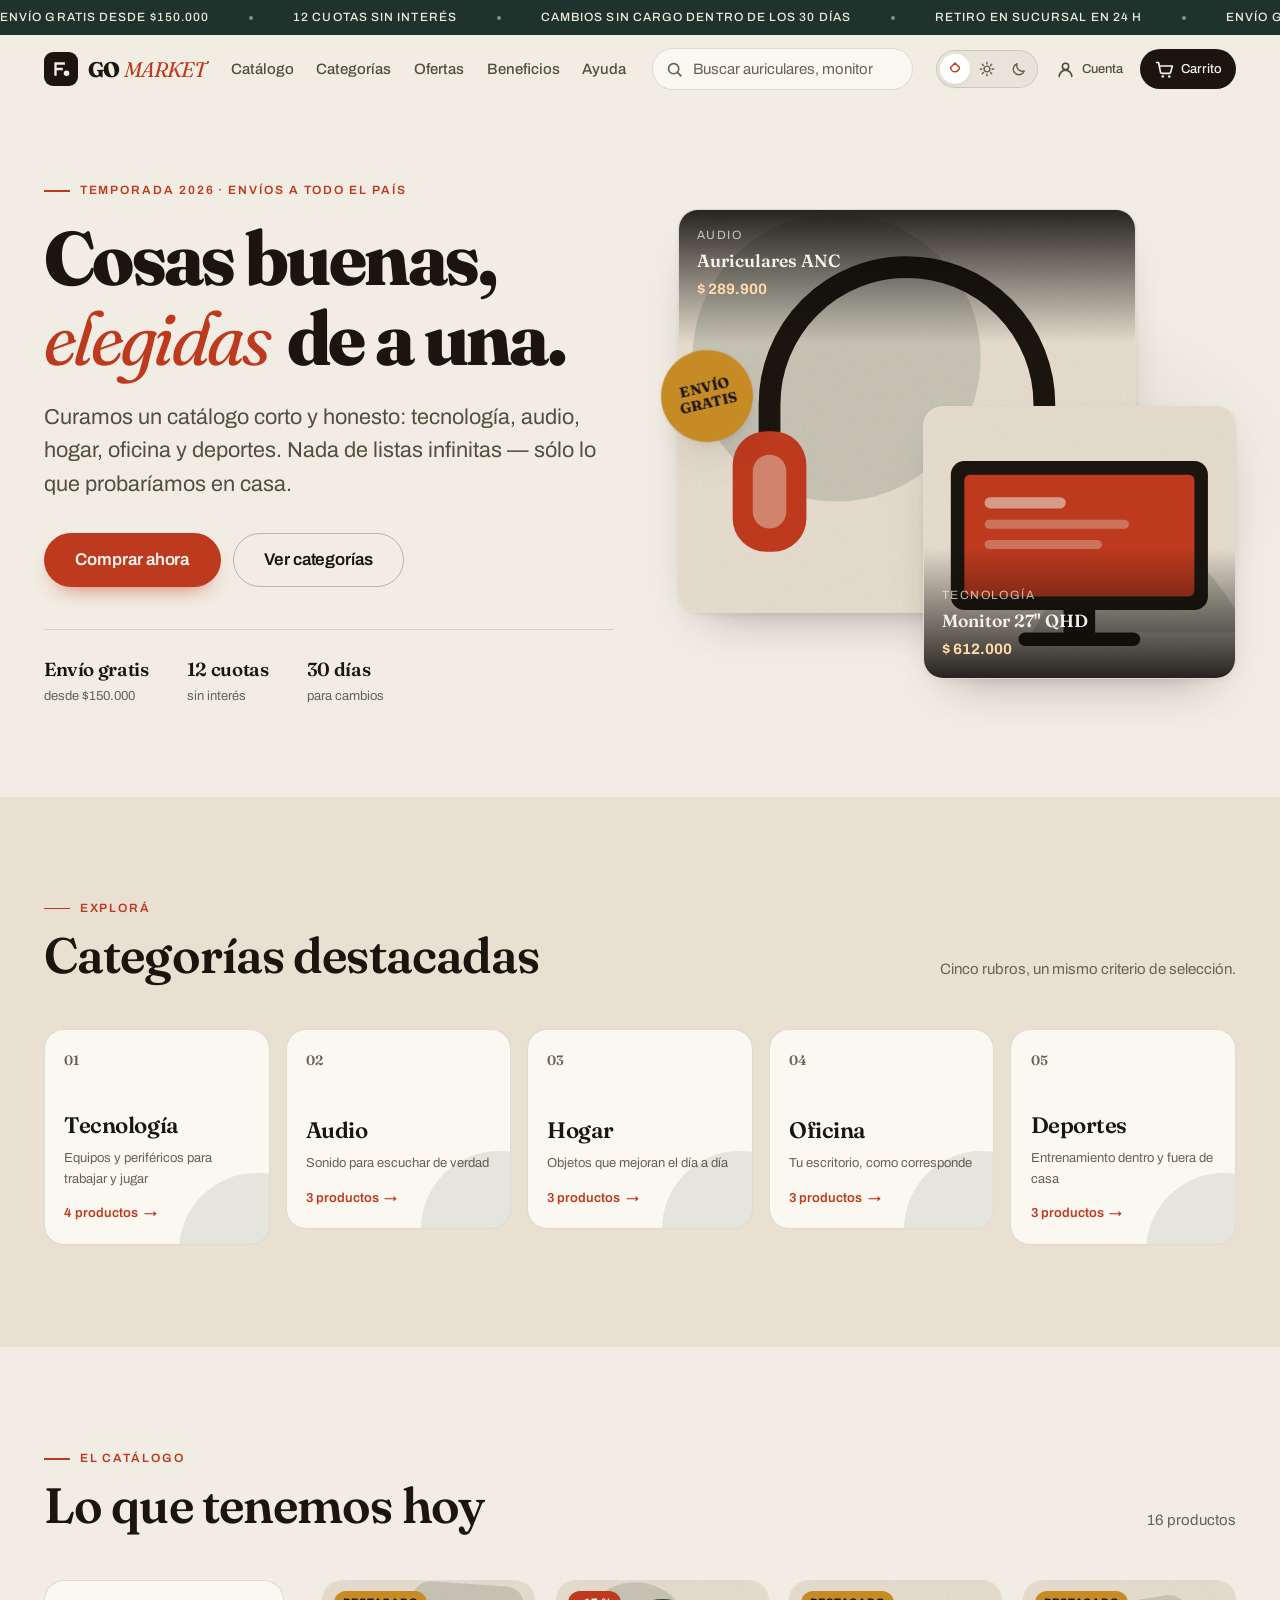
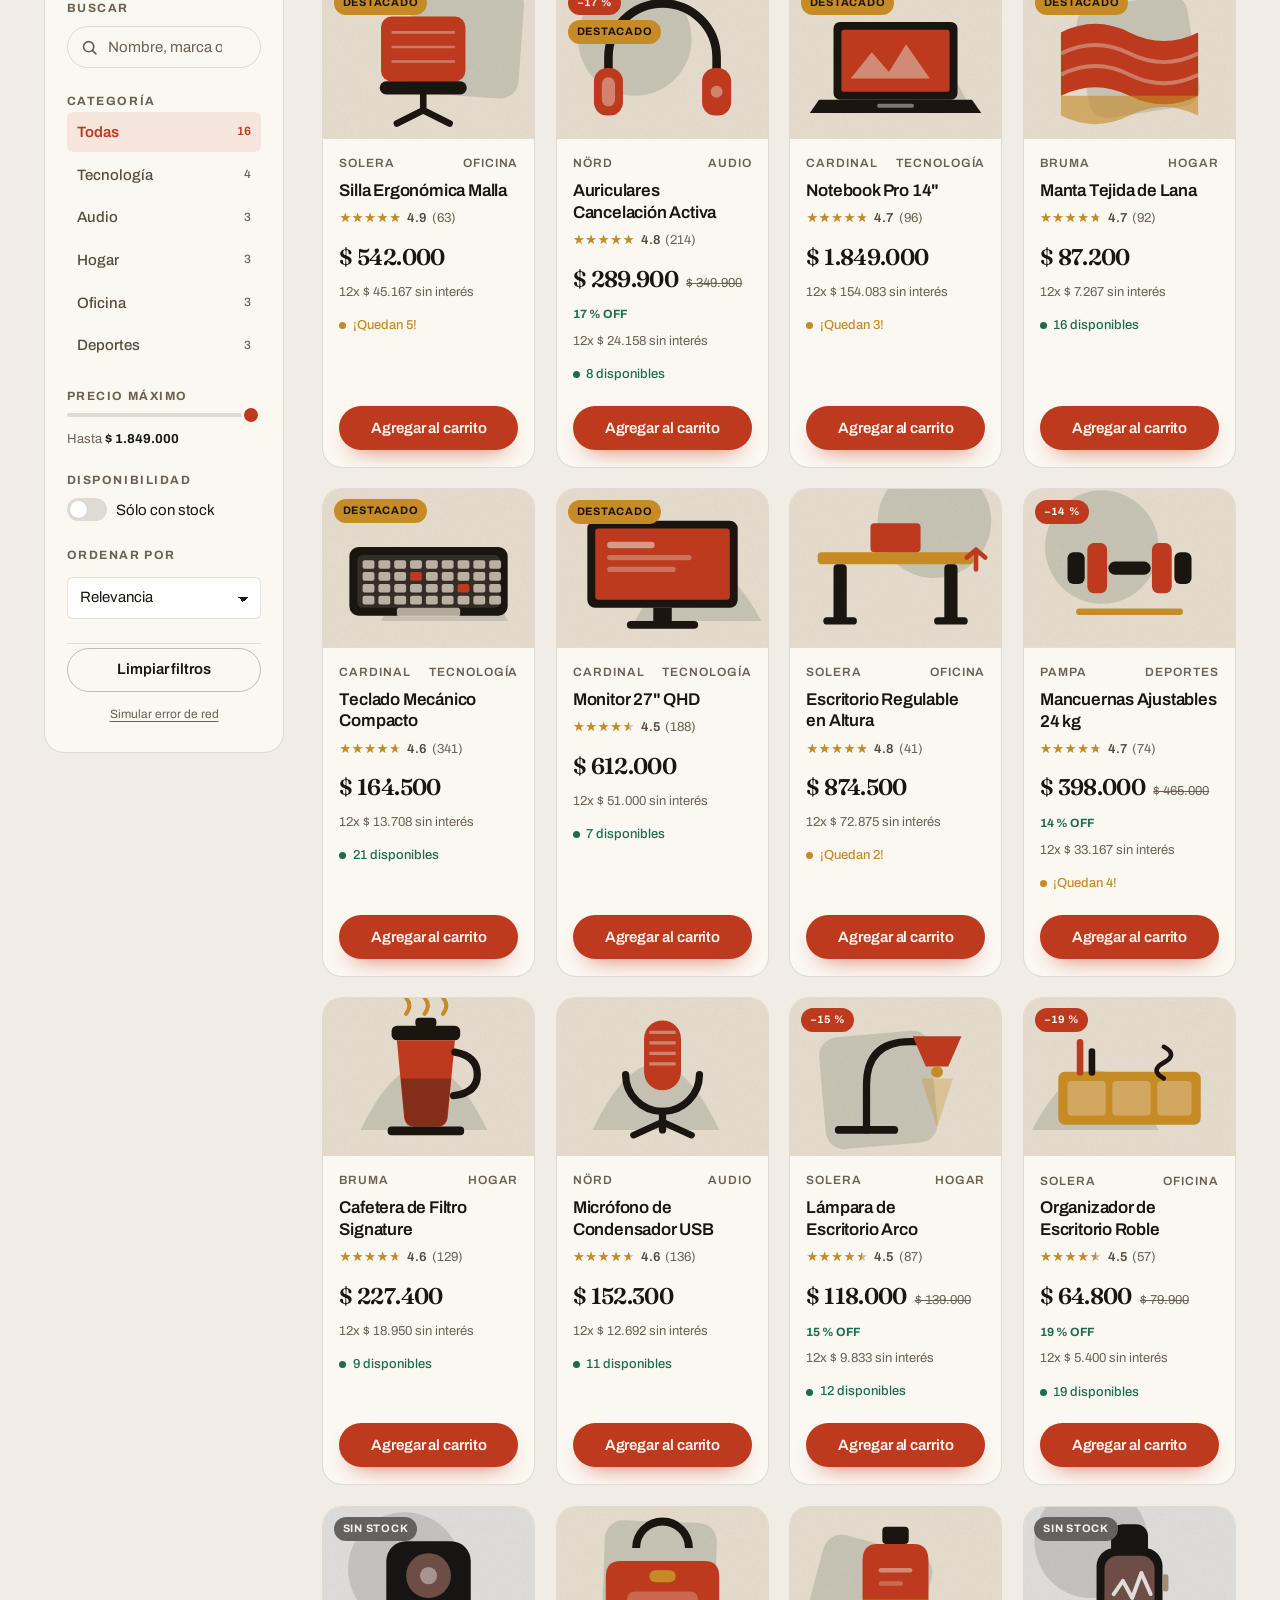
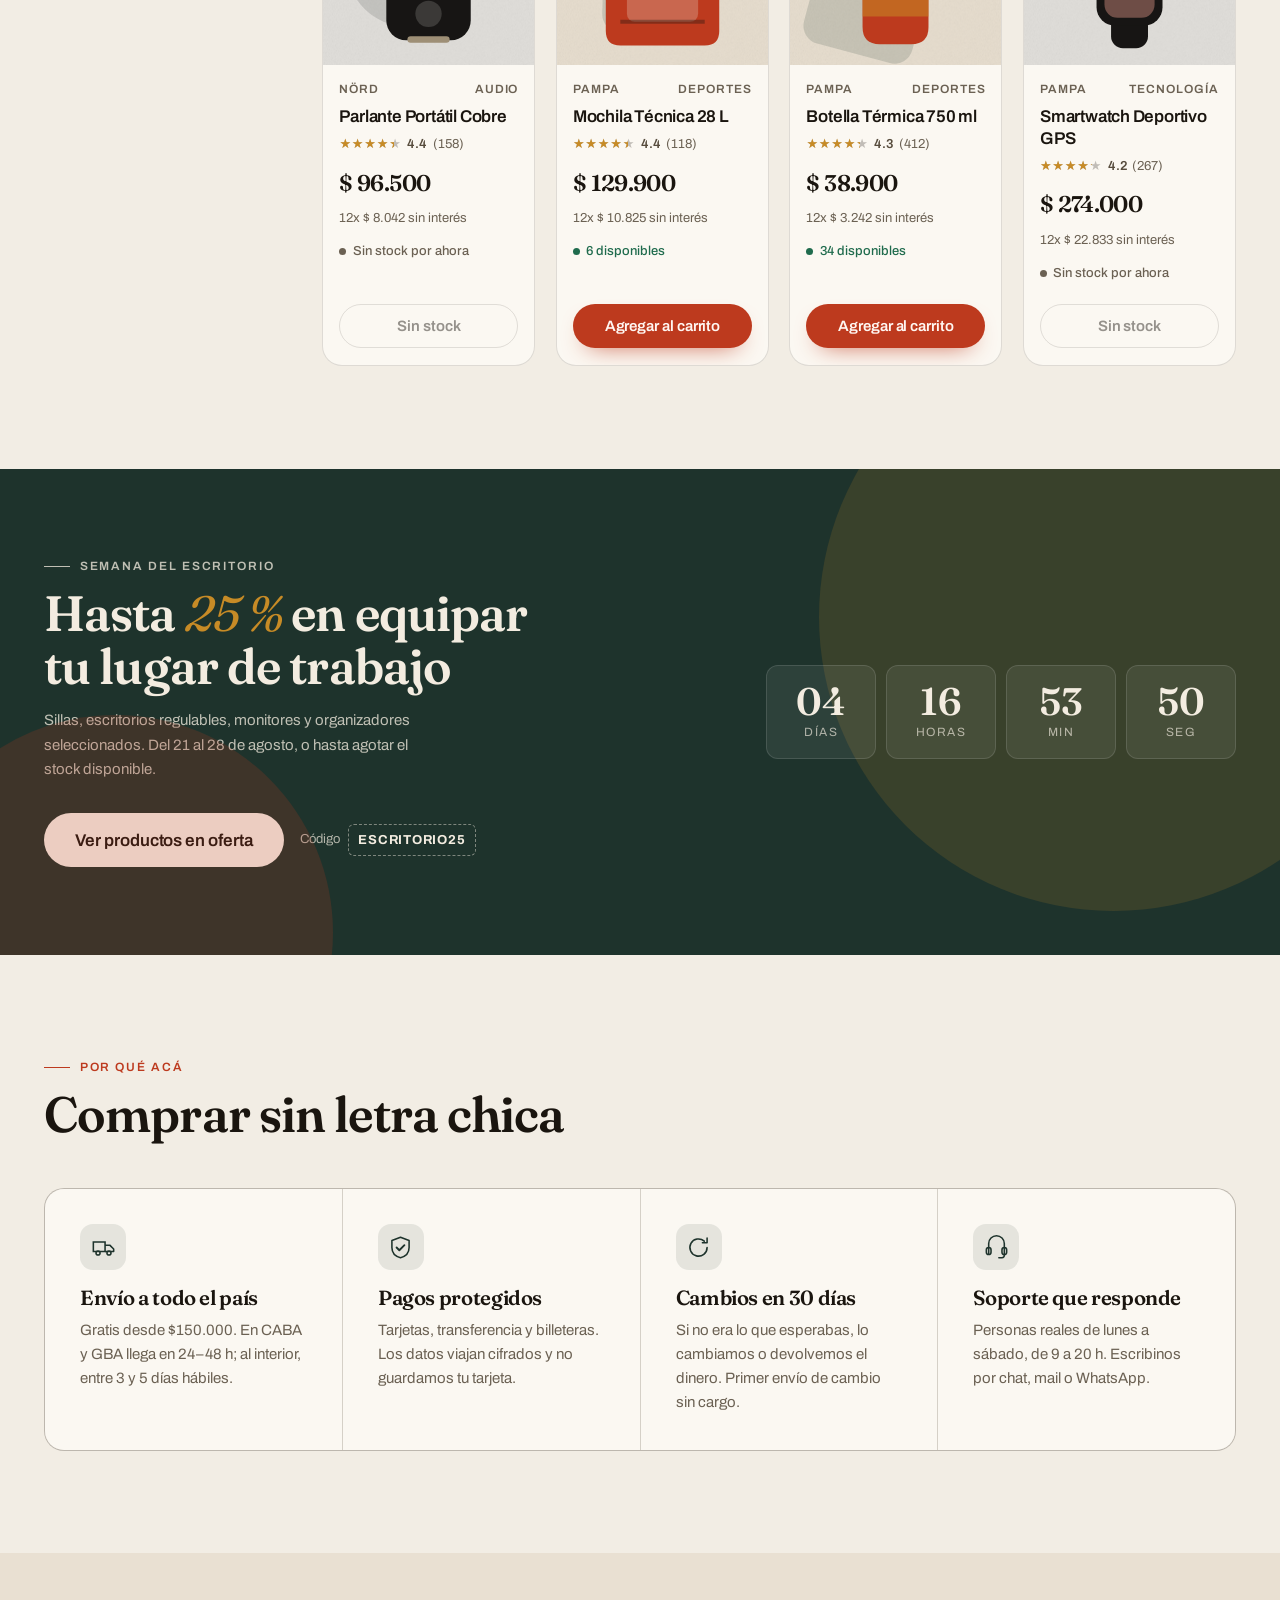
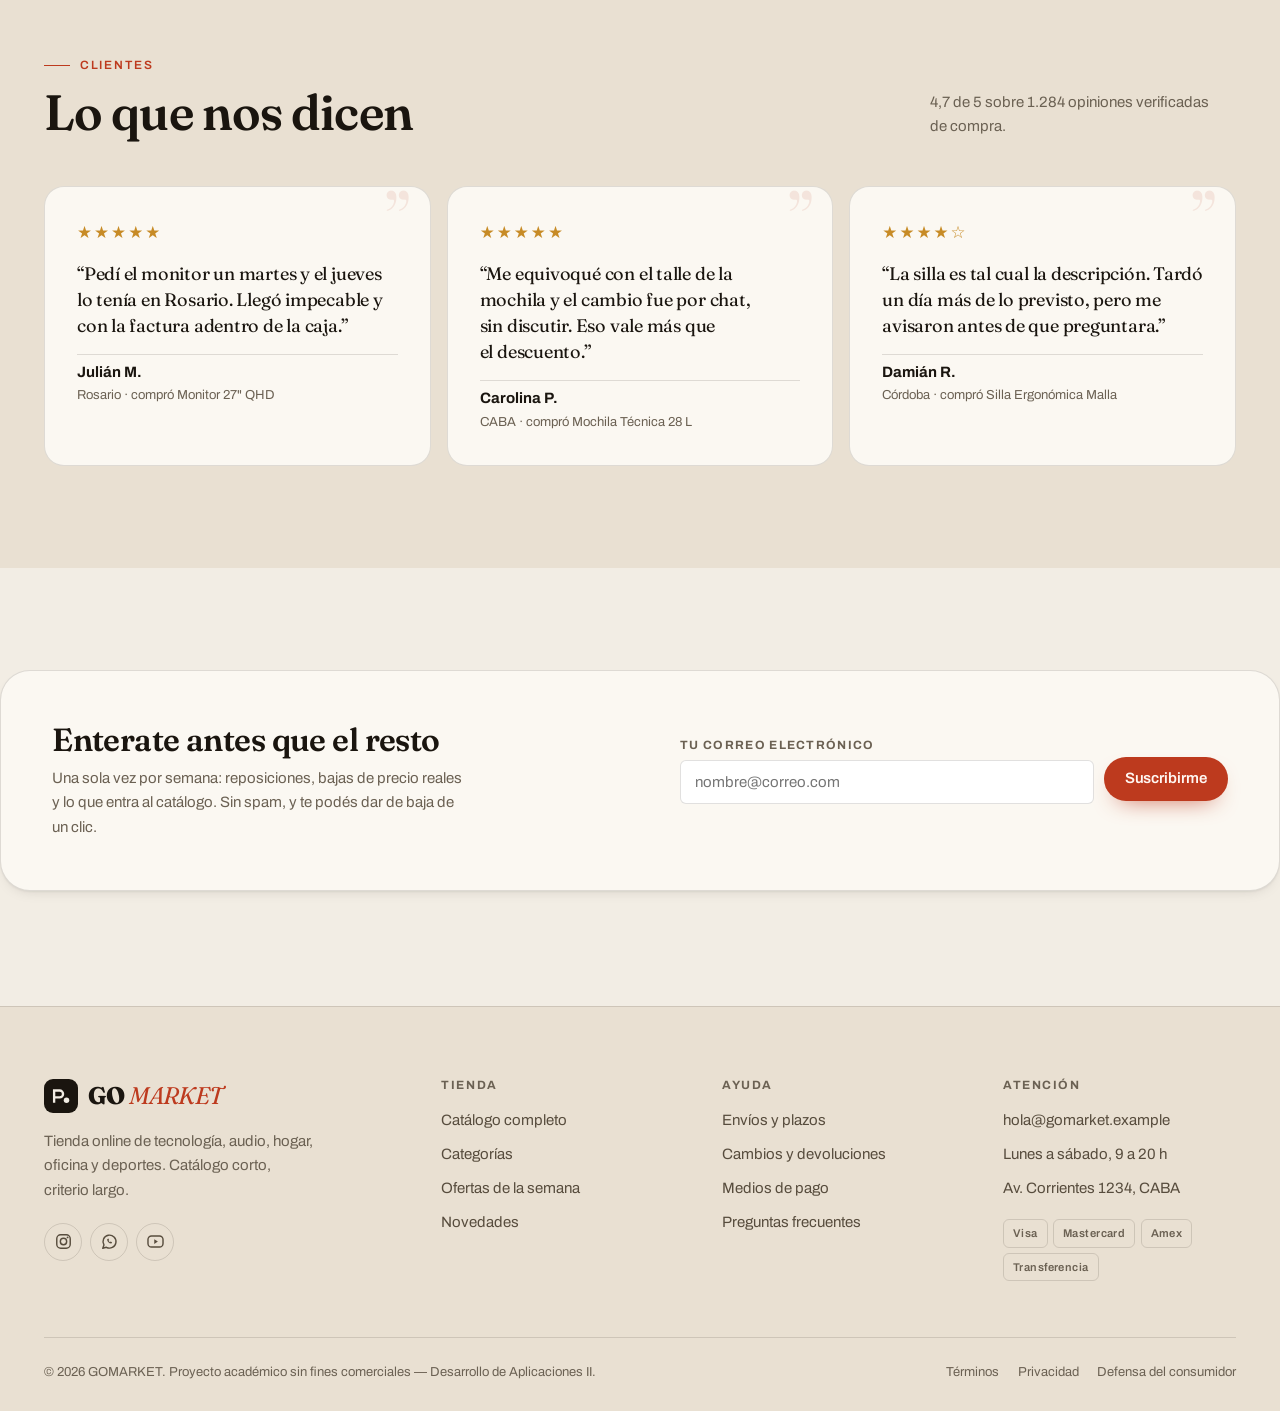
==== commit a63de483: "refactor: renombrar la marca de Fachada a GOMARKET El nombre anterior coincidía con el de uno de los" ====
--- a/src/main/webapp/index.html
+++ b/src/main/webapp/index.html
@@ -4,9 +4,9 @@
   <meta charset="utf-8">
   <meta name="viewport" content="width=device-width, initial-scale=1">
   <meta name="theme-color" content="#F2EDE4">
-  <meta name="description" content="Fachada — tienda online de tecnología, audio, hogar, oficina y deportes. Envío gratis desde $150.000, 12 cuotas sin interés y cambios sin vueltas en toda la Argentina.">
+  <meta name="description" content="GOMARKET — tienda online de tecnología, audio, hogar, oficina y deportes. Envío gratis desde $150.000, 12 cuotas sin interés y cambios sin vueltas en toda la Argentina.">
   <meta name="color-scheme" content="light dark">
-  <title>Fachada — Tecnología, hogar y equipamiento con envío a todo el país</title>
+  <title>GOMARKET — Tecnología, hogar y equipamiento con envío a todo el país</title>
 
   <link rel="preconnect" href="https://fonts.googleapis.com">
   <link rel="preconnect" href="https://fonts.gstatic.com" crossorigin>
@@ -17,7 +17,7 @@
   <script>
     /* Aplica el tema guardado antes de pintar para evitar el flash de tema. */
     try {
-      var t = JSON.parse(localStorage.getItem('fachada:tema') || localStorage.getItem('tpostore:tema'));
+      var t = JSON.parse(localStorage.getItem('gomarket:tema') || localStorage.getItem('fachada:tema') || localStorage.getItem('tpostore:tema'));
       document.documentElement.dataset.tema = ['normal', 'claro', 'oscuro'].includes(t) ? t : 'normal';
     } catch (e) {
       document.documentElement.dataset.tema = 'normal';
@@ -46,12 +46,12 @@
 
   <header class="cabecera" id="cabecera">
     <div class="cabecera__barra contenedor">
-      <a class="marca" href="#inicio" aria-label="Fachada, inicio">
+      <a class="marca" href="#inicio" aria-label="GOMARKET, inicio">
         <span class="marca__sello" aria-hidden="true">
           <svg viewBox="0 0 32 32" focusable="false"><path d="M8 24V8h12M8 16h9" fill="none" stroke="currentColor" stroke-width="3.4" stroke-linecap="square"/><circle cx="24" cy="22" r="4" fill="currentColor"/></svg>
         </span>
         <span class="marca__texto">
-          <strong>Fa</strong><em>chada</em>
+          <strong>GO</strong><em>MARKET</em>
         </span>
       </a>
 
@@ -390,13 +390,13 @@
             <span class="marca__sello" aria-hidden="true">
               <svg viewBox="0 0 32 32" focusable="false"><path d="M6 24V8h8a5 5 0 0 1 0 10H6" fill="none" stroke="currentColor" stroke-width="3.4" stroke-linecap="square"/><circle cx="24" cy="22" r="4" fill="currentColor"/></svg>
             </span>
-            <span class="marca__texto"><strong>Fa</strong><em>chada</em></span>
+            <span class="marca__texto"><strong>GO</strong><em>MARKET</em></span>
           </span>
           <p>Tienda online de tecnología, audio, hogar, oficina y deportes. Catálogo corto, criterio largo.</p>
           <ul class="pie__redes">
-            <li><a href="#inicio" aria-label="Instagram de Fachada"><svg viewBox="0 0 24 24" aria-hidden="true" focusable="false"><rect x="3.5" y="3.5" width="17" height="17" rx="5" fill="none" stroke="currentColor" stroke-width="1.8"/><circle cx="12" cy="12" r="4" fill="none" stroke="currentColor" stroke-width="1.8"/><circle cx="17.2" cy="6.8" r="1.2" fill="currentColor"/></svg></a></li>
-            <li><a href="#inicio" aria-label="WhatsApp de Fachada"><svg viewBox="0 0 24 24" aria-hidden="true" focusable="false"><path d="M3.5 20.5 5 16.4A8.2 8.2 0 1 1 8 19.3l-4.5 1.2Z" fill="none" stroke="currentColor" stroke-width="1.8" stroke-linejoin="round"/><path d="M9 9.2c0 3 2.4 5.4 5.4 5.4l.9-1.6-2-1-.8.9a4.6 4.6 0 0 1-1.8-1.8l.9-.8-1-2-1.6.9Z" fill="currentColor"/></svg></a></li>
-            <li><a href="#inicio" aria-label="Canal de YouTube de Fachada"><svg viewBox="0 0 24 24" aria-hidden="true" focusable="false"><rect x="2.5" y="5" width="19" height="14" rx="4.5" fill="none" stroke="currentColor" stroke-width="1.8"/><path d="m10.4 9 4.6 3-4.6 3V9Z" fill="currentColor"/></svg></a></li>
+            <li><a href="#inicio" aria-label="Instagram de GOMARKET"><svg viewBox="0 0 24 24" aria-hidden="true" focusable="false"><rect x="3.5" y="3.5" width="17" height="17" rx="5" fill="none" stroke="currentColor" stroke-width="1.8"/><circle cx="12" cy="12" r="4" fill="none" stroke="currentColor" stroke-width="1.8"/><circle cx="17.2" cy="6.8" r="1.2" fill="currentColor"/></svg></a></li>
+            <li><a href="#inicio" aria-label="WhatsApp de GOMARKET"><svg viewBox="0 0 24 24" aria-hidden="true" focusable="false"><path d="M3.5 20.5 5 16.4A8.2 8.2 0 1 1 8 19.3l-4.5 1.2Z" fill="none" stroke="currentColor" stroke-width="1.8" stroke-linejoin="round"/><path d="M9 9.2c0 3 2.4 5.4 5.4 5.4l.9-1.6-2-1-.8.9a4.6 4.6 0 0 1-1.8-1.8l.9-.8-1-2-1.6.9Z" fill="currentColor"/></svg></a></li>
+            <li><a href="#inicio" aria-label="Canal de YouTube de GOMARKET"><svg viewBox="0 0 24 24" aria-hidden="true" focusable="false"><rect x="2.5" y="5" width="19" height="14" rx="4.5" fill="none" stroke="currentColor" stroke-width="1.8"/><path d="m10.4 9 4.6 3-4.6 3V9Z" fill="currentColor"/></svg></a></li>
           </ul>
         </div>
 
@@ -423,7 +423,7 @@
         <div class="pie__columna">
           <h2>Atención</h2>
           <ul class="pie__contacto">
-            <li><a href="mailto:hola@fachada.example">hola@fachada.example</a></li>
+            <li><a href="mailto:hola@gomarket.example">hola@gomarket.example</a></li>
             <li>Lunes a sábado, 9 a 20 h</li>
             <li>Av. Corrientes 1234, CABA</li>
           </ul>
@@ -434,7 +434,7 @@
       </div>
 
       <div class="pie__legal">
-        <p>© <span data-anio></span> Fachada. Proyecto académico sin fines comerciales — Desarrollo de Aplicaciones II.</p>
+        <p>© <span data-anio></span> GOMARKET. Proyecto académico sin fines comerciales — Desarrollo de Aplicaciones II.</p>
         <ul>
           <li><a href="#inicio">Términos</a></li>
           <li><a href="#inicio">Privacidad</a></li>
--- a/src/main/webapp/assets/css/styles.css
+++ b/src/main/webapp/assets/css/styles.css
@@ -1,5 +1,5 @@
 /* ==========================================================================
-   Fachada — sistema visual
+   GOMARKET — sistema visual
    Identidad: retail editorial. Papel cálido, tinta profunda, bermellón como
    único acento fuerte. Display serif con carácter (Fraunces) sobre una
    grotesca sólida para la interfaz (Archivo).
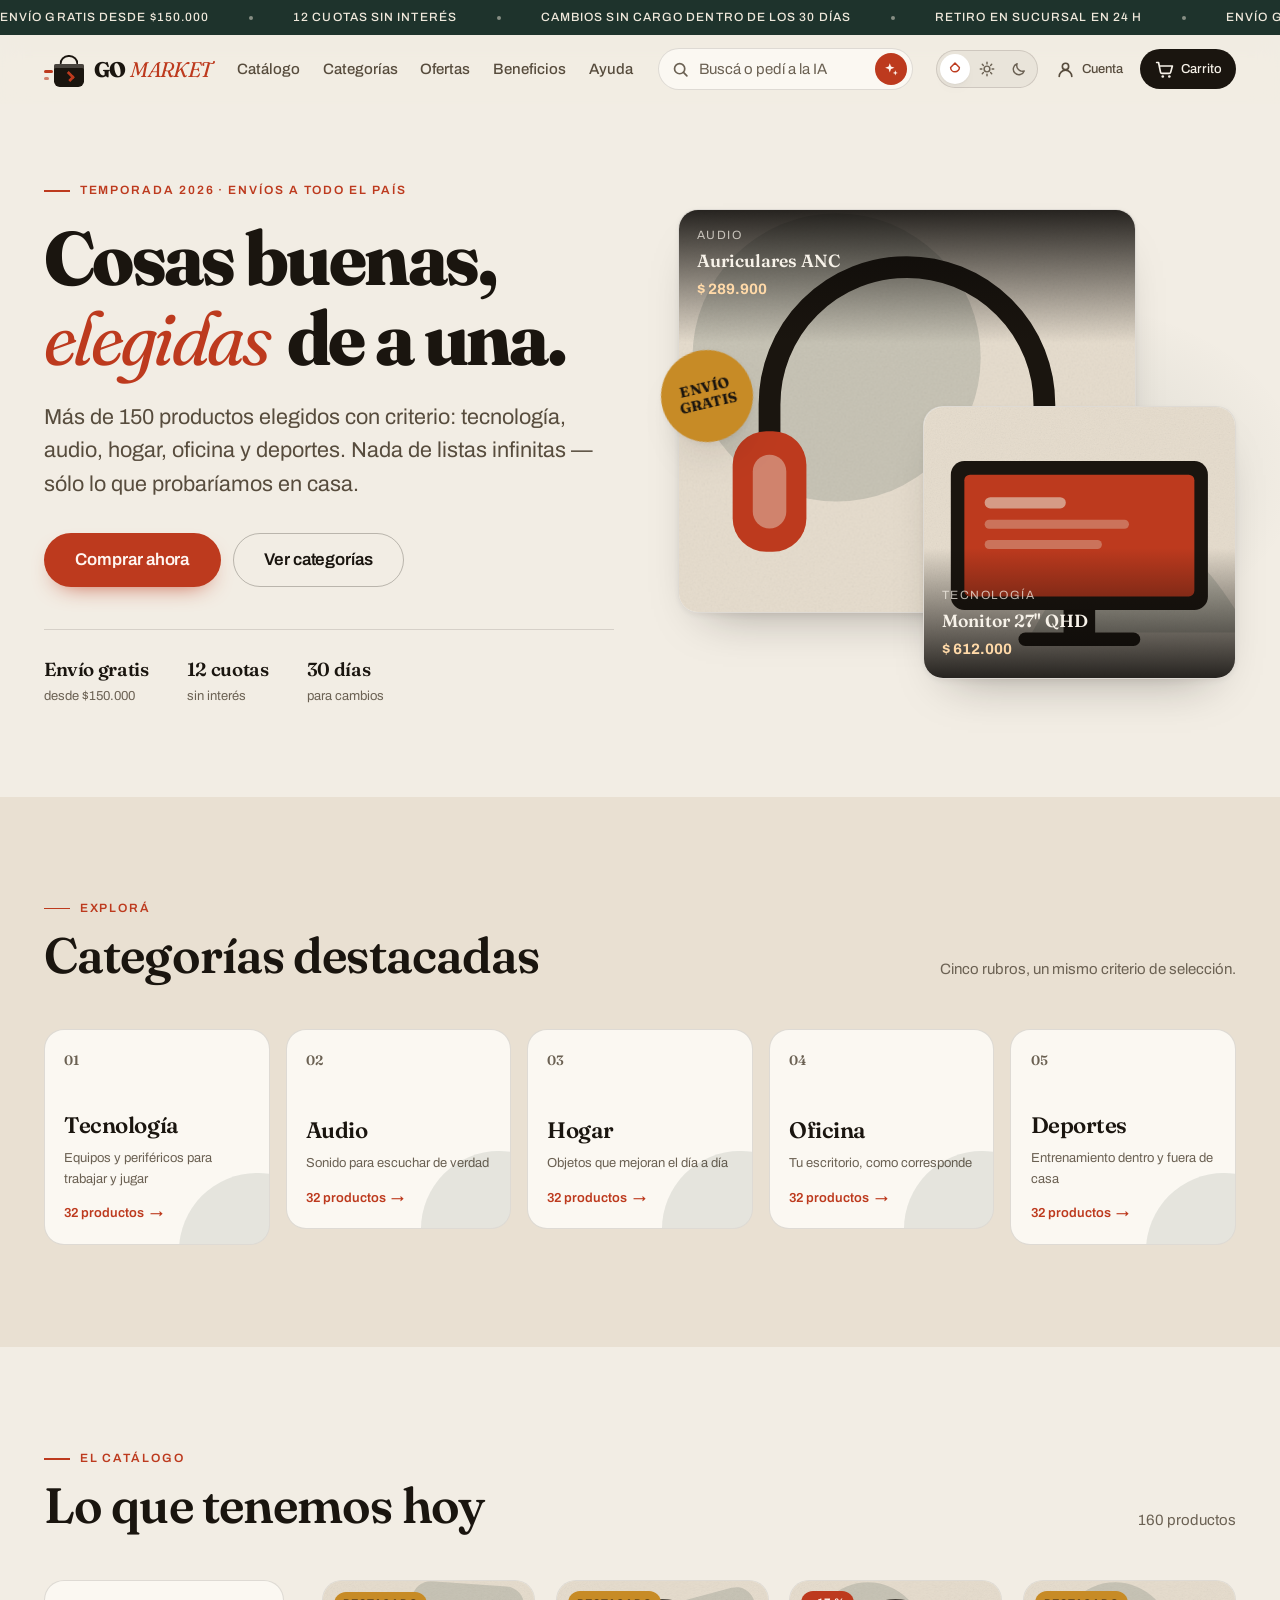
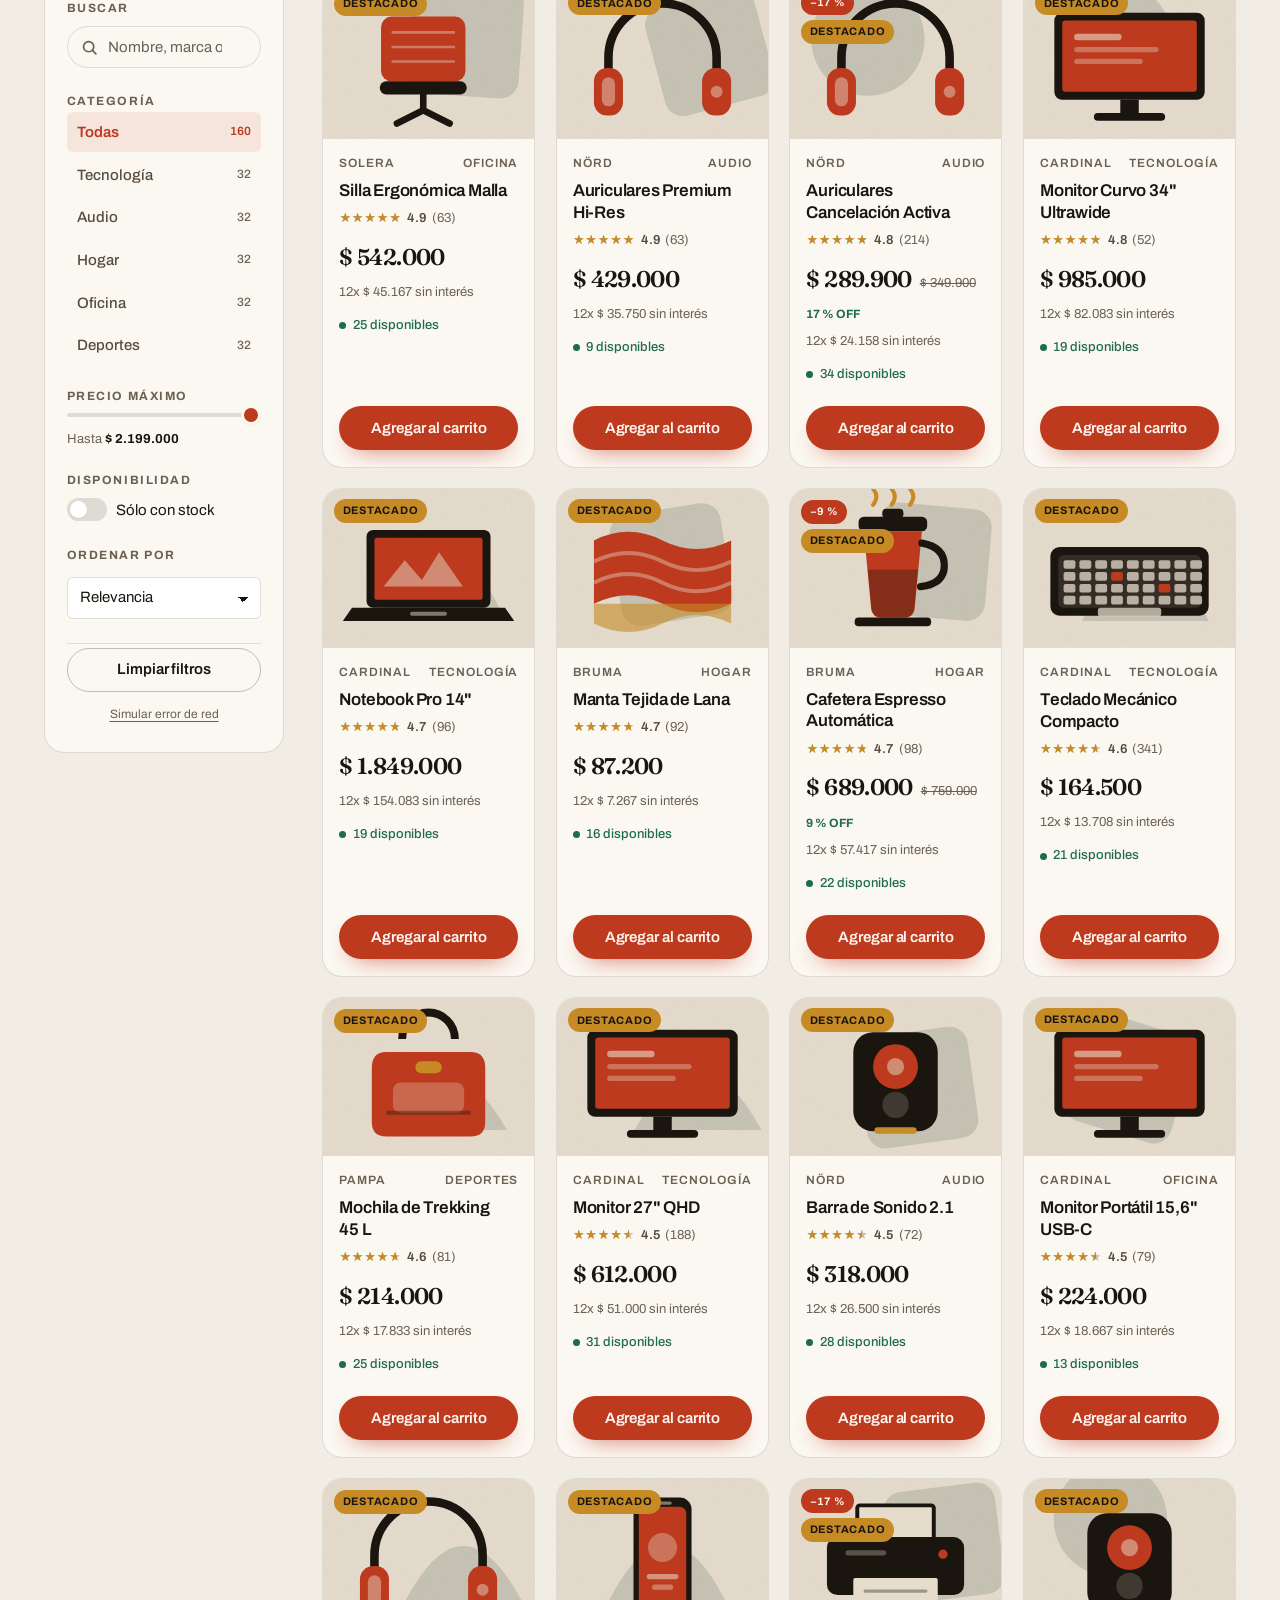
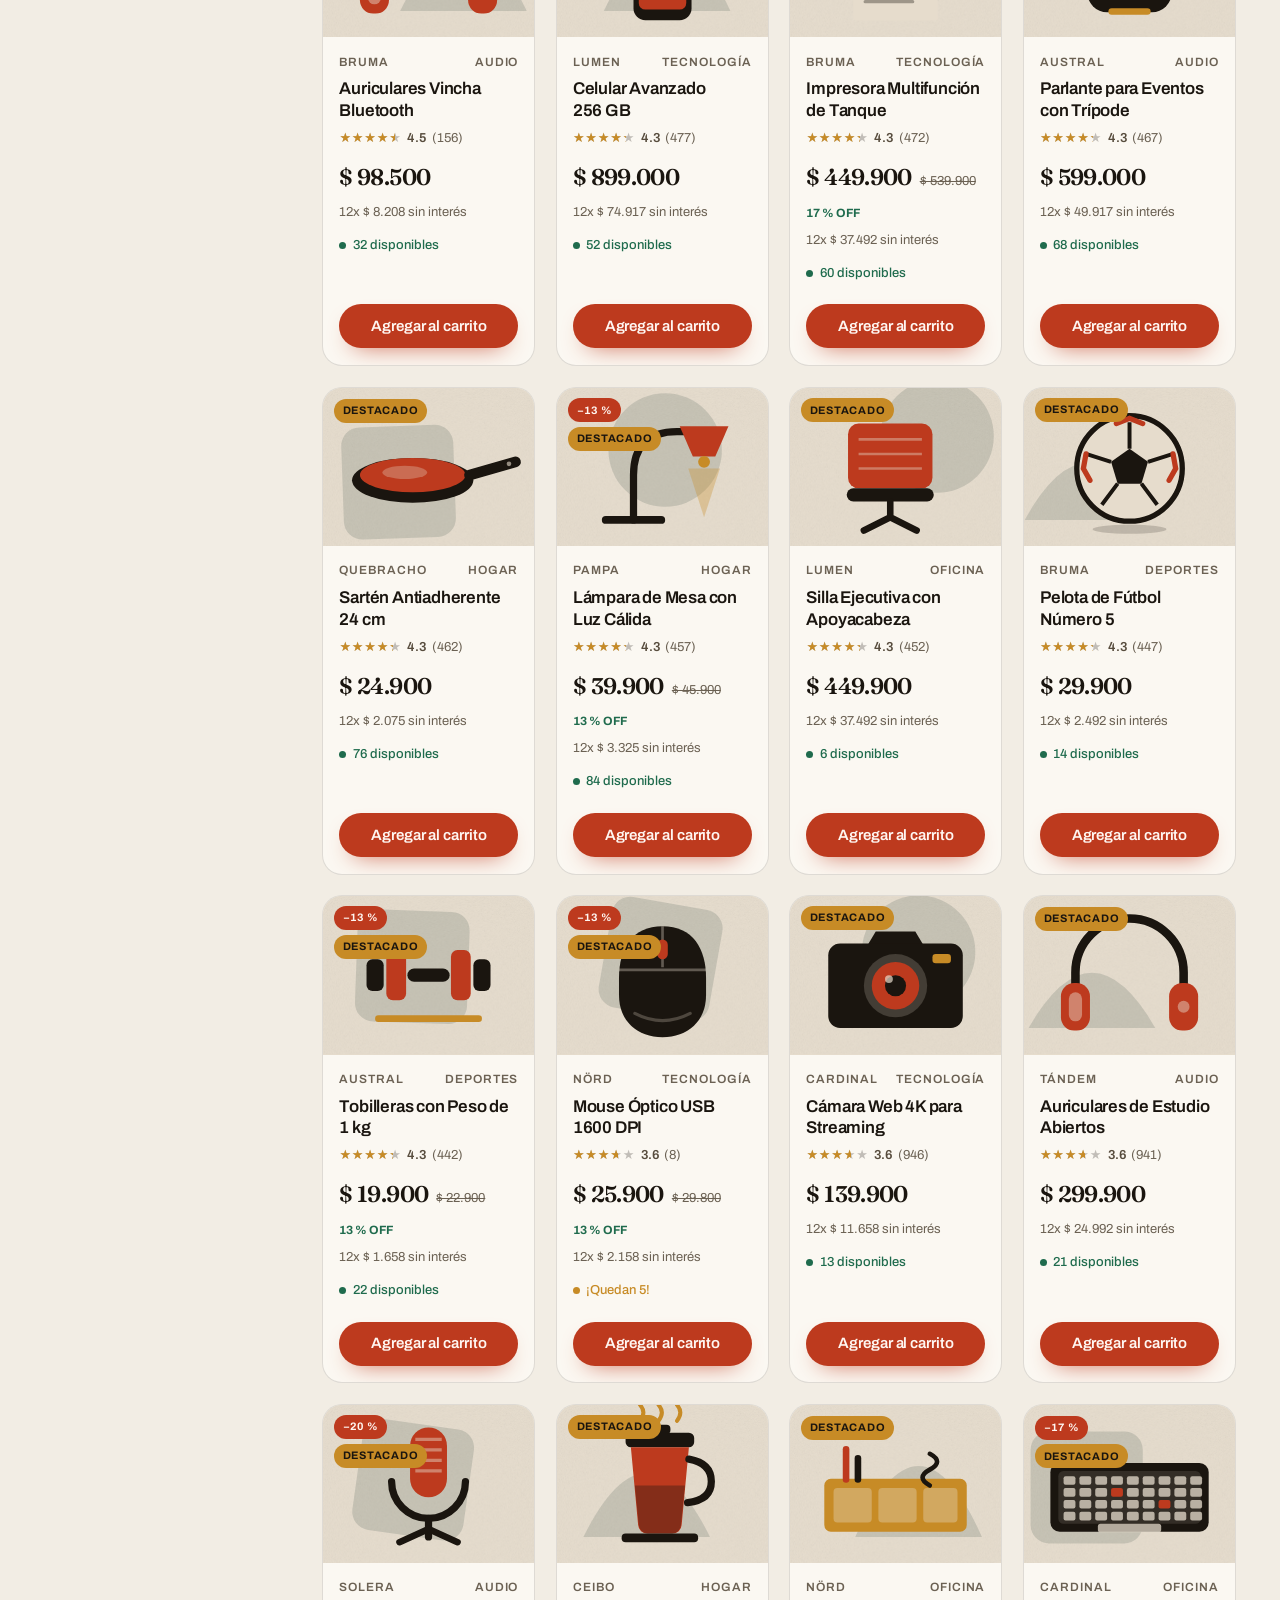
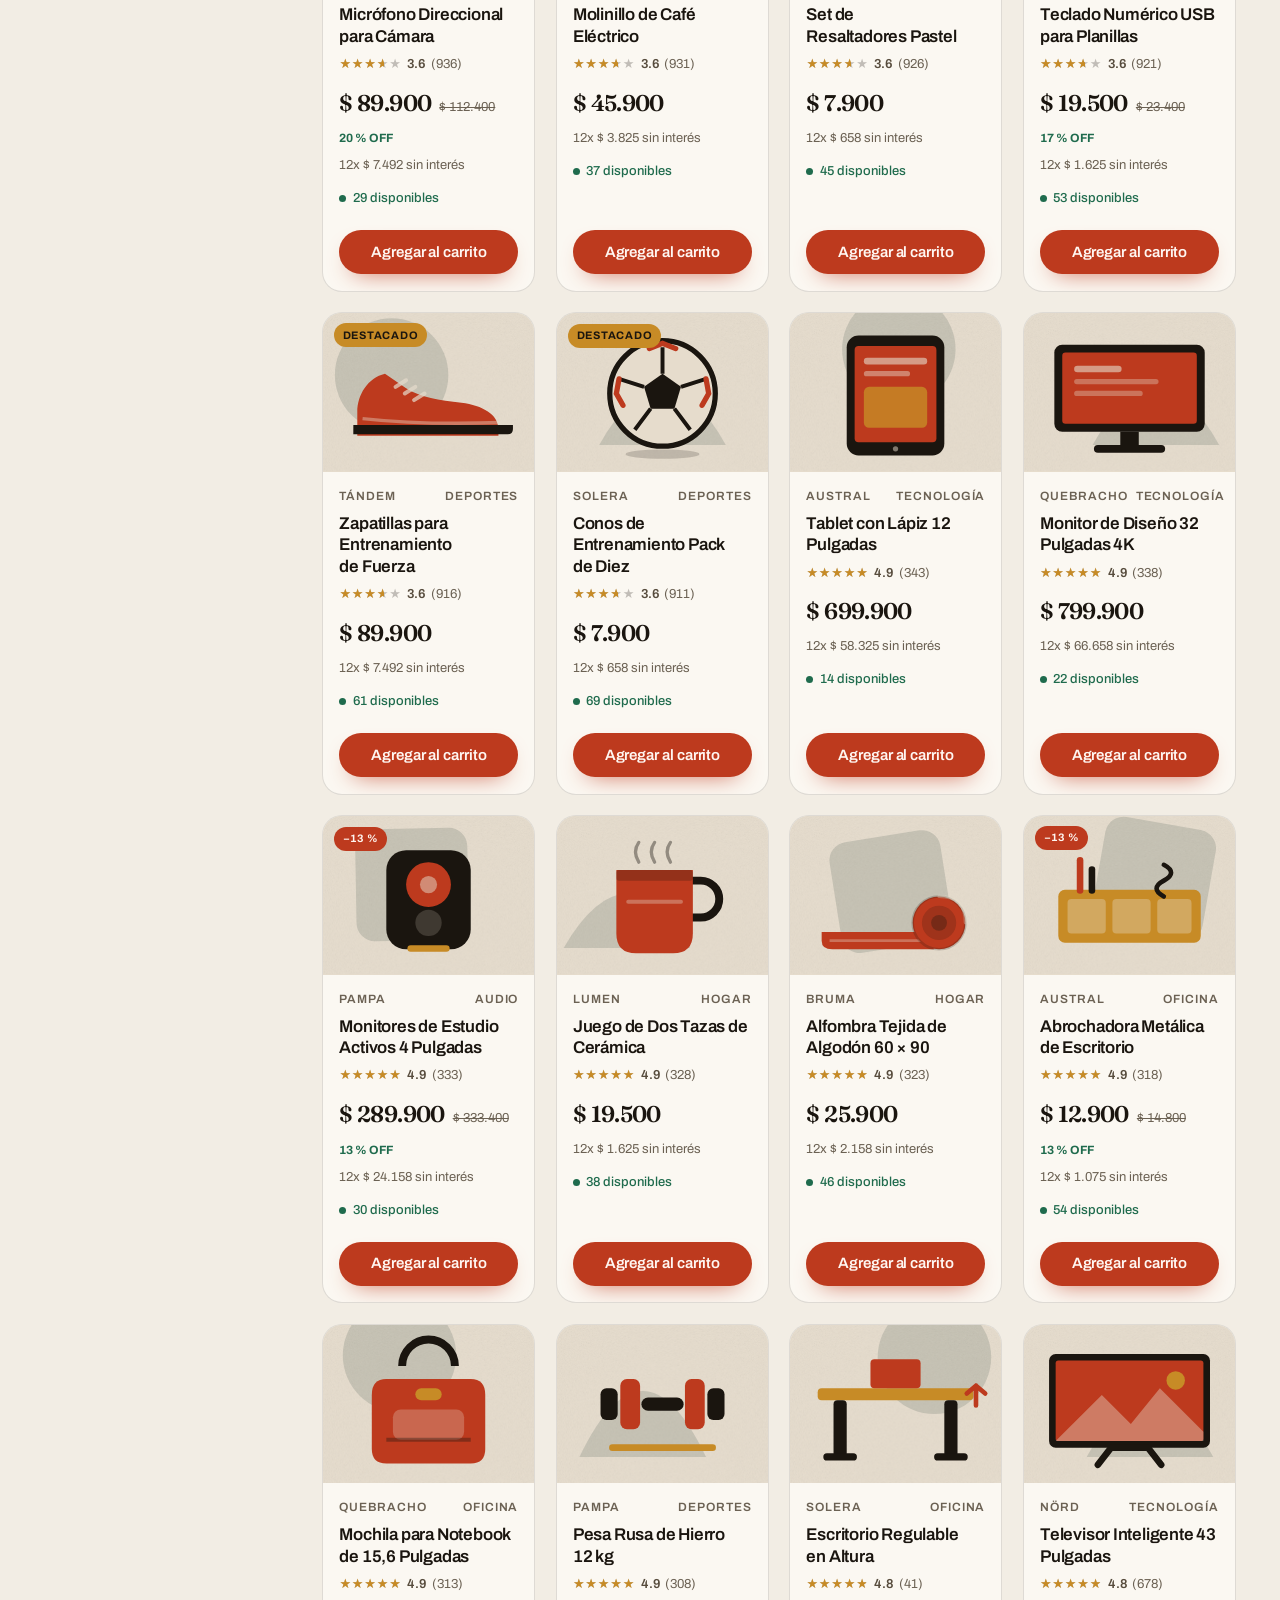
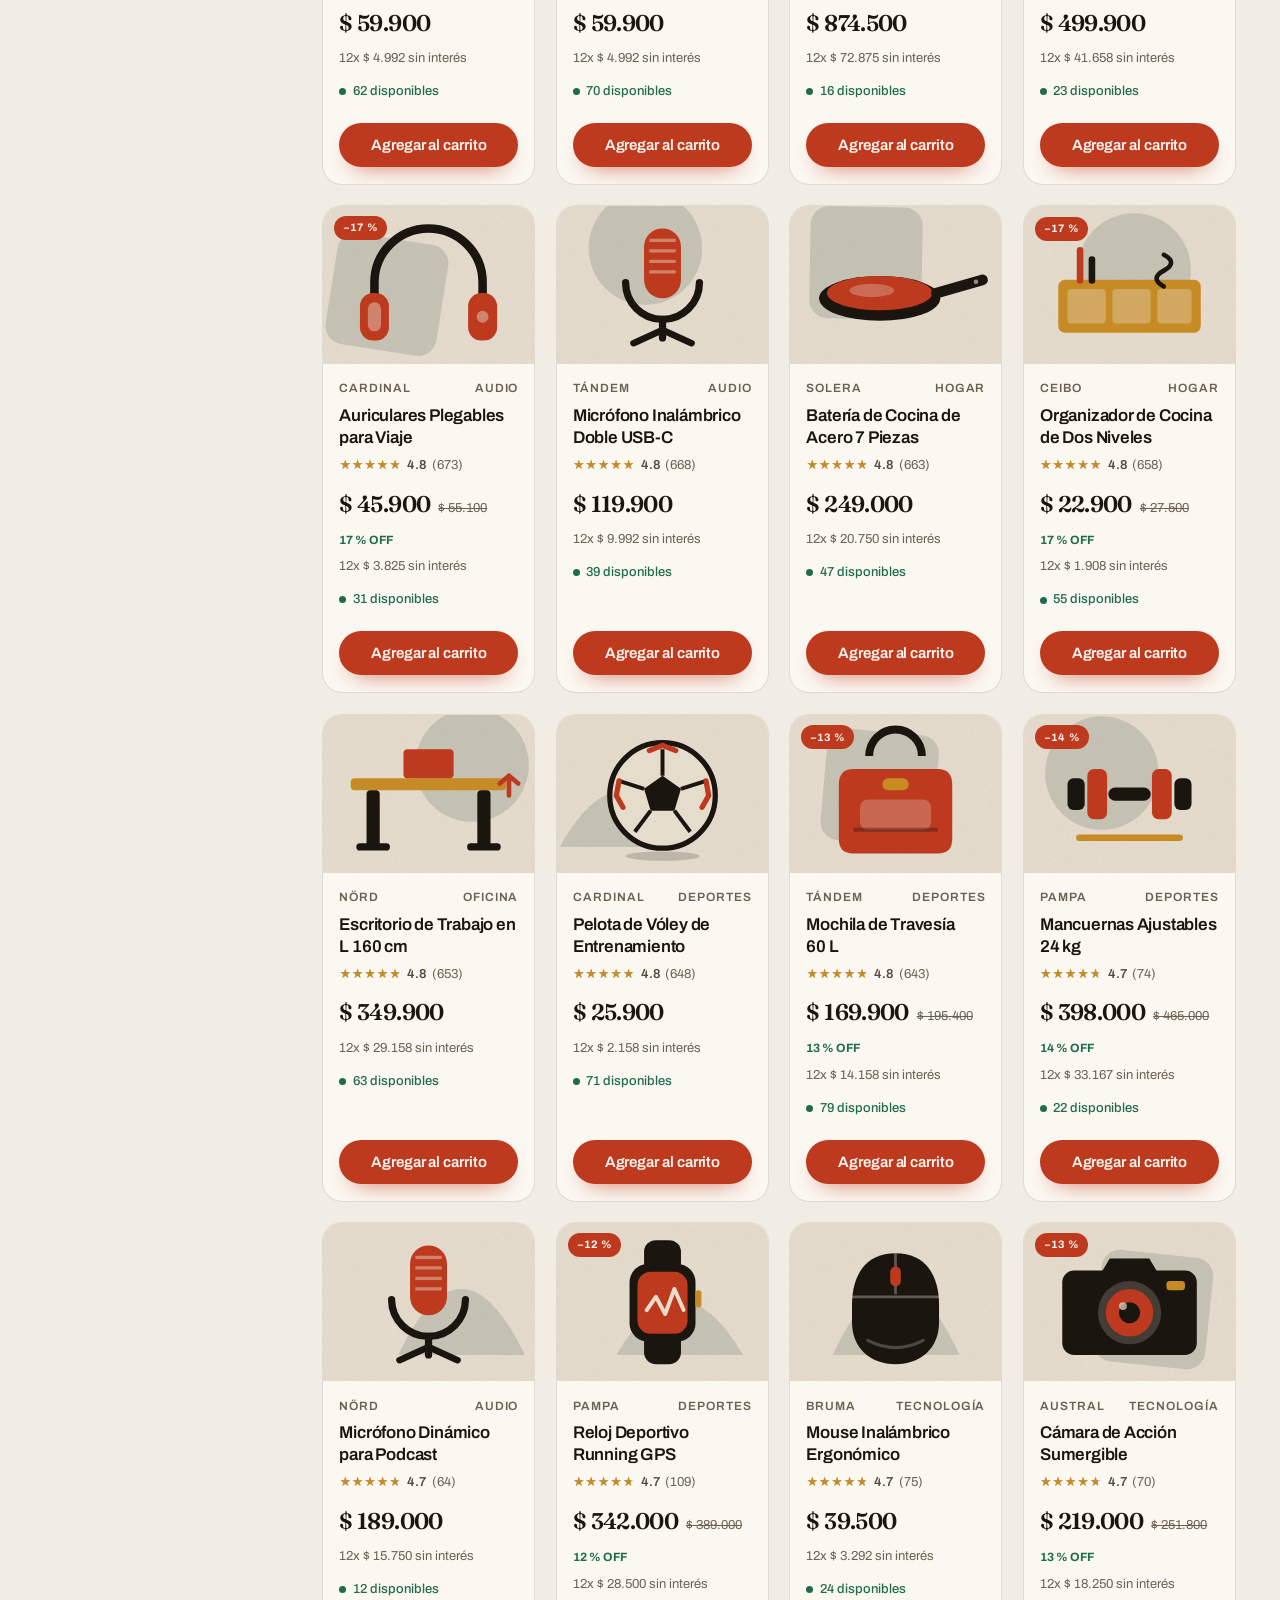
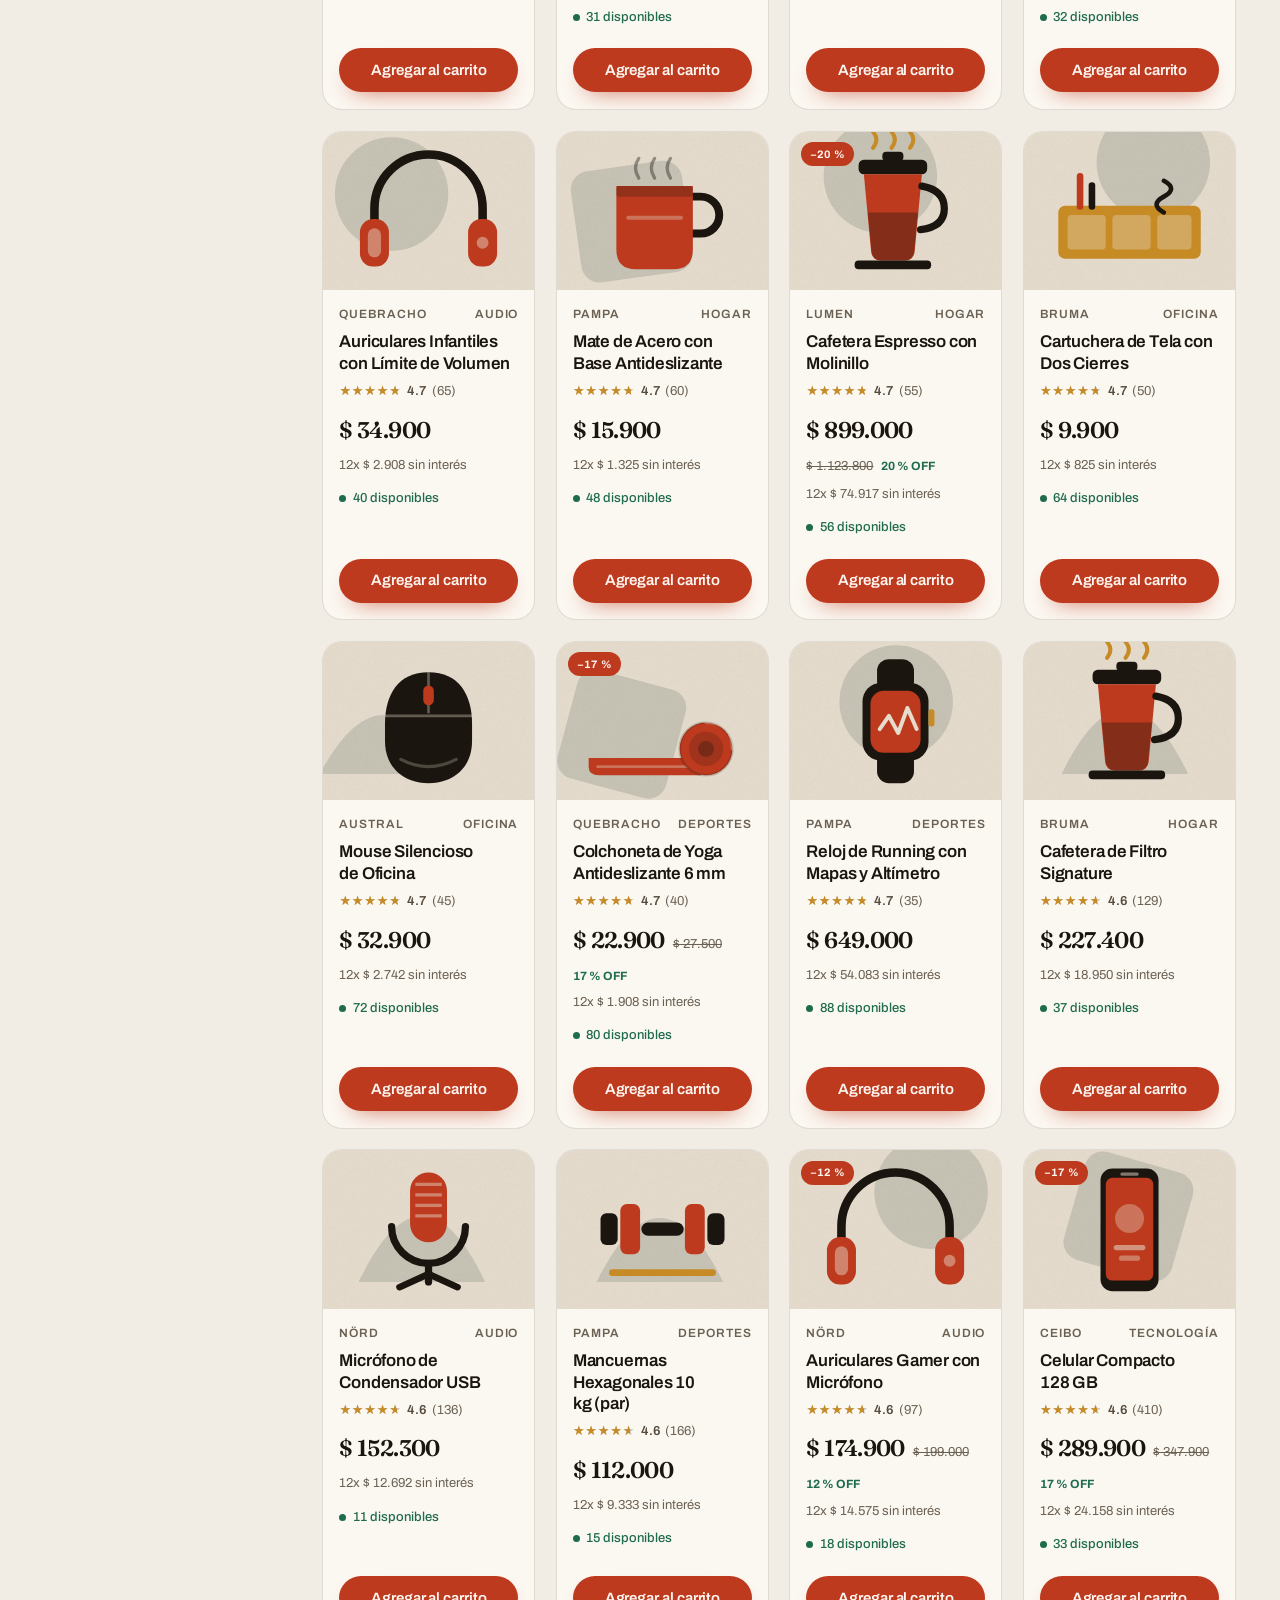
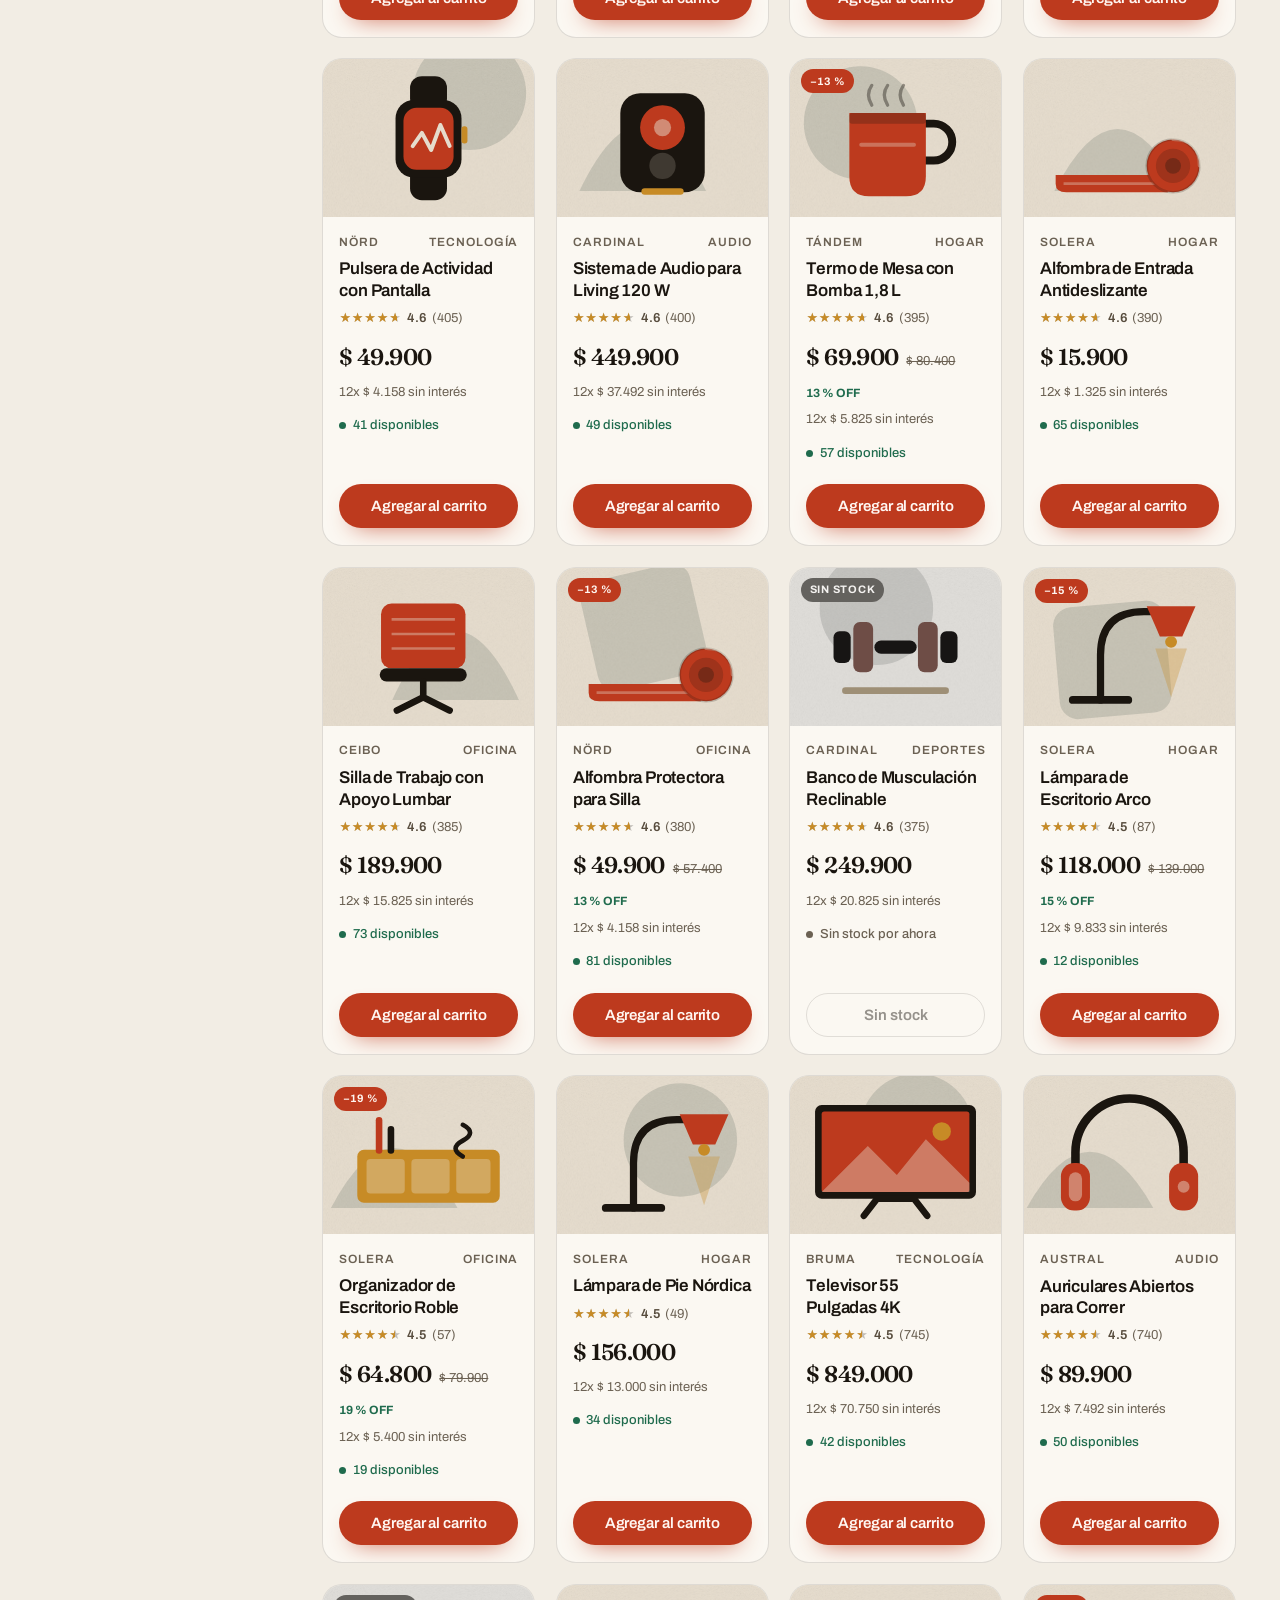
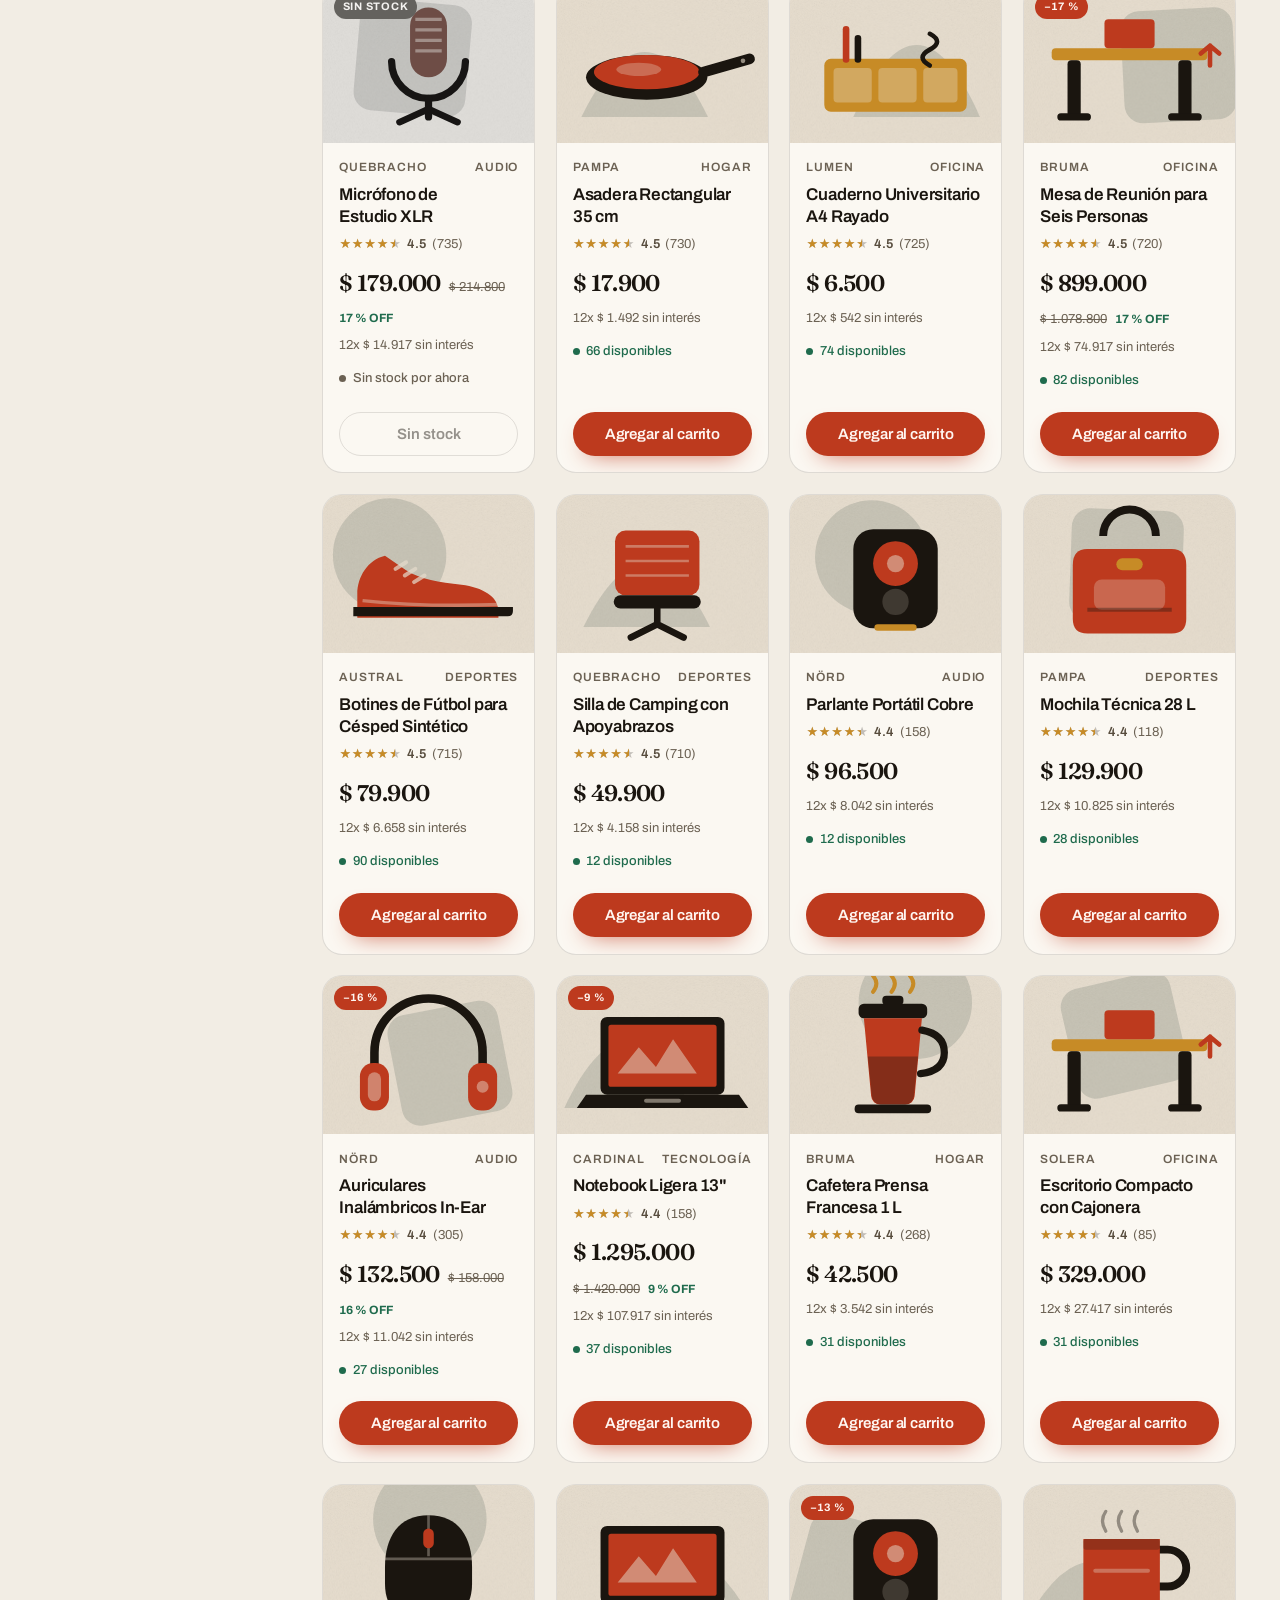
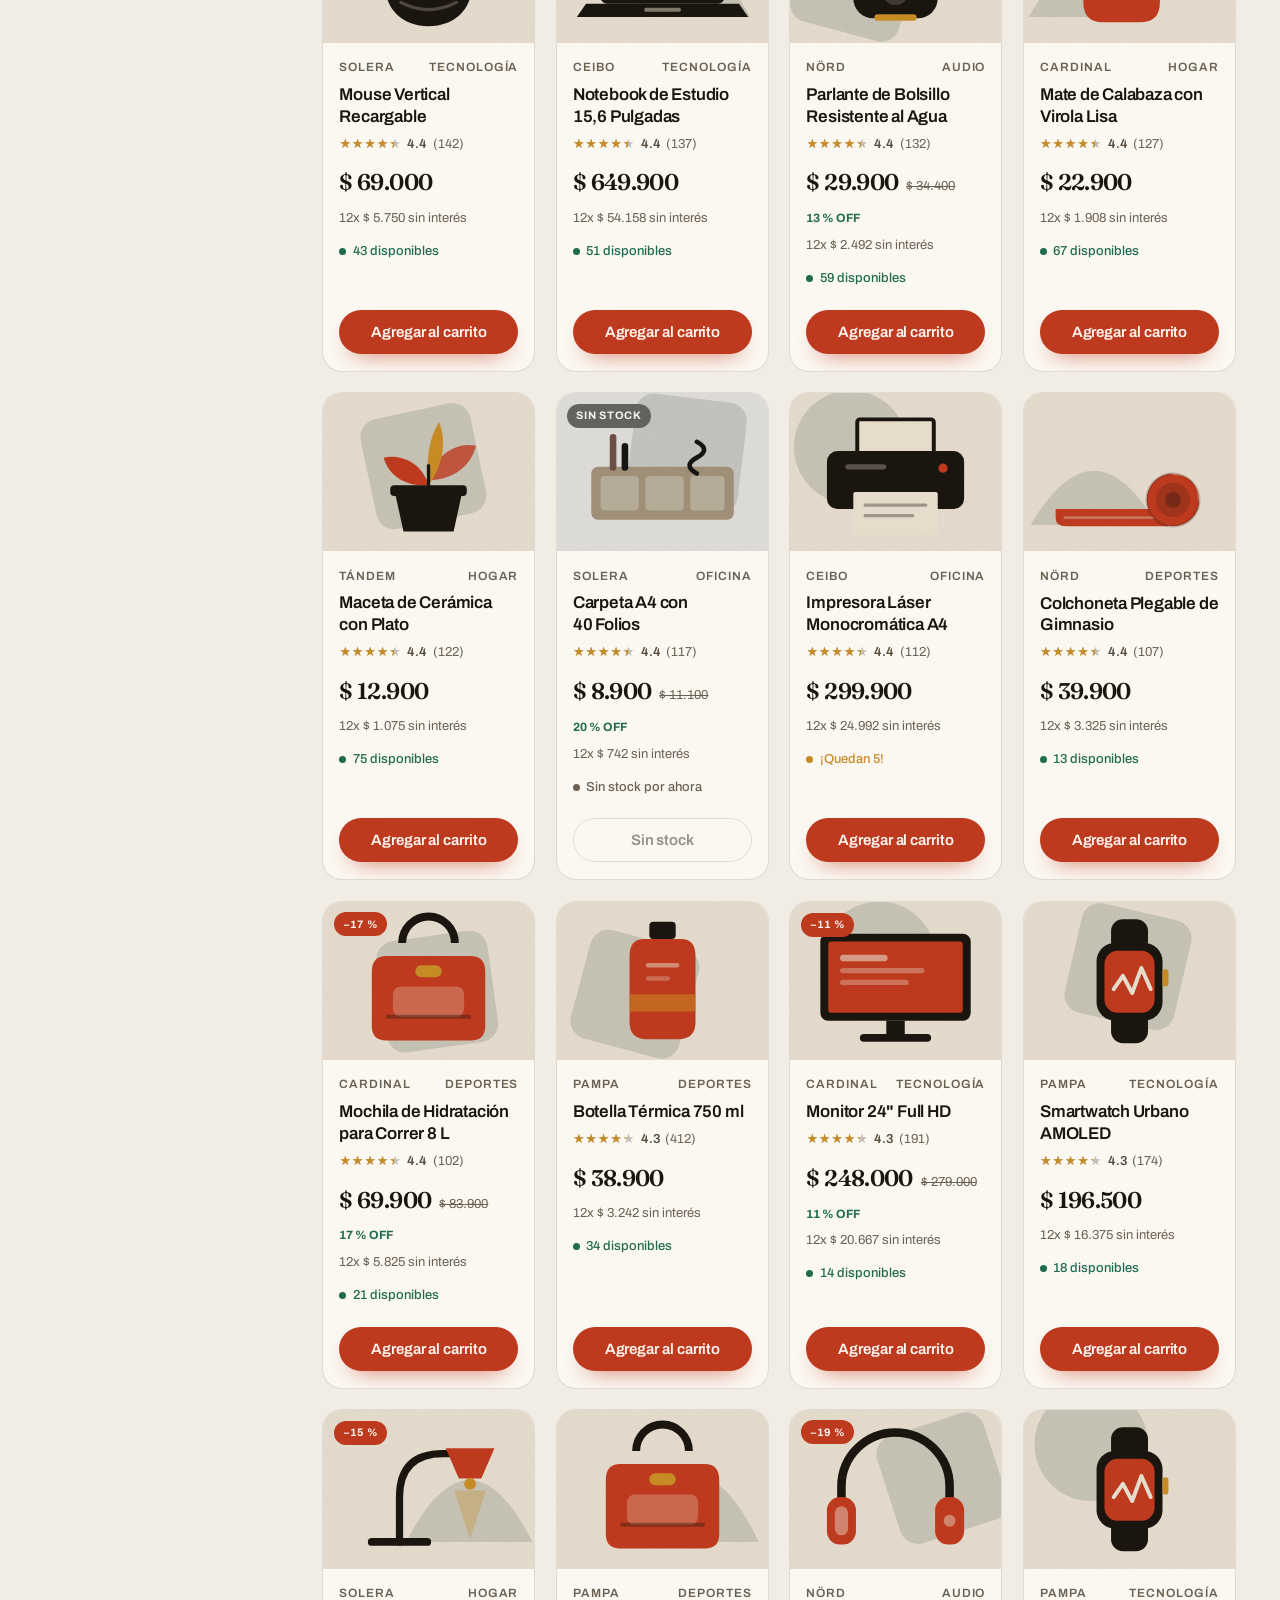
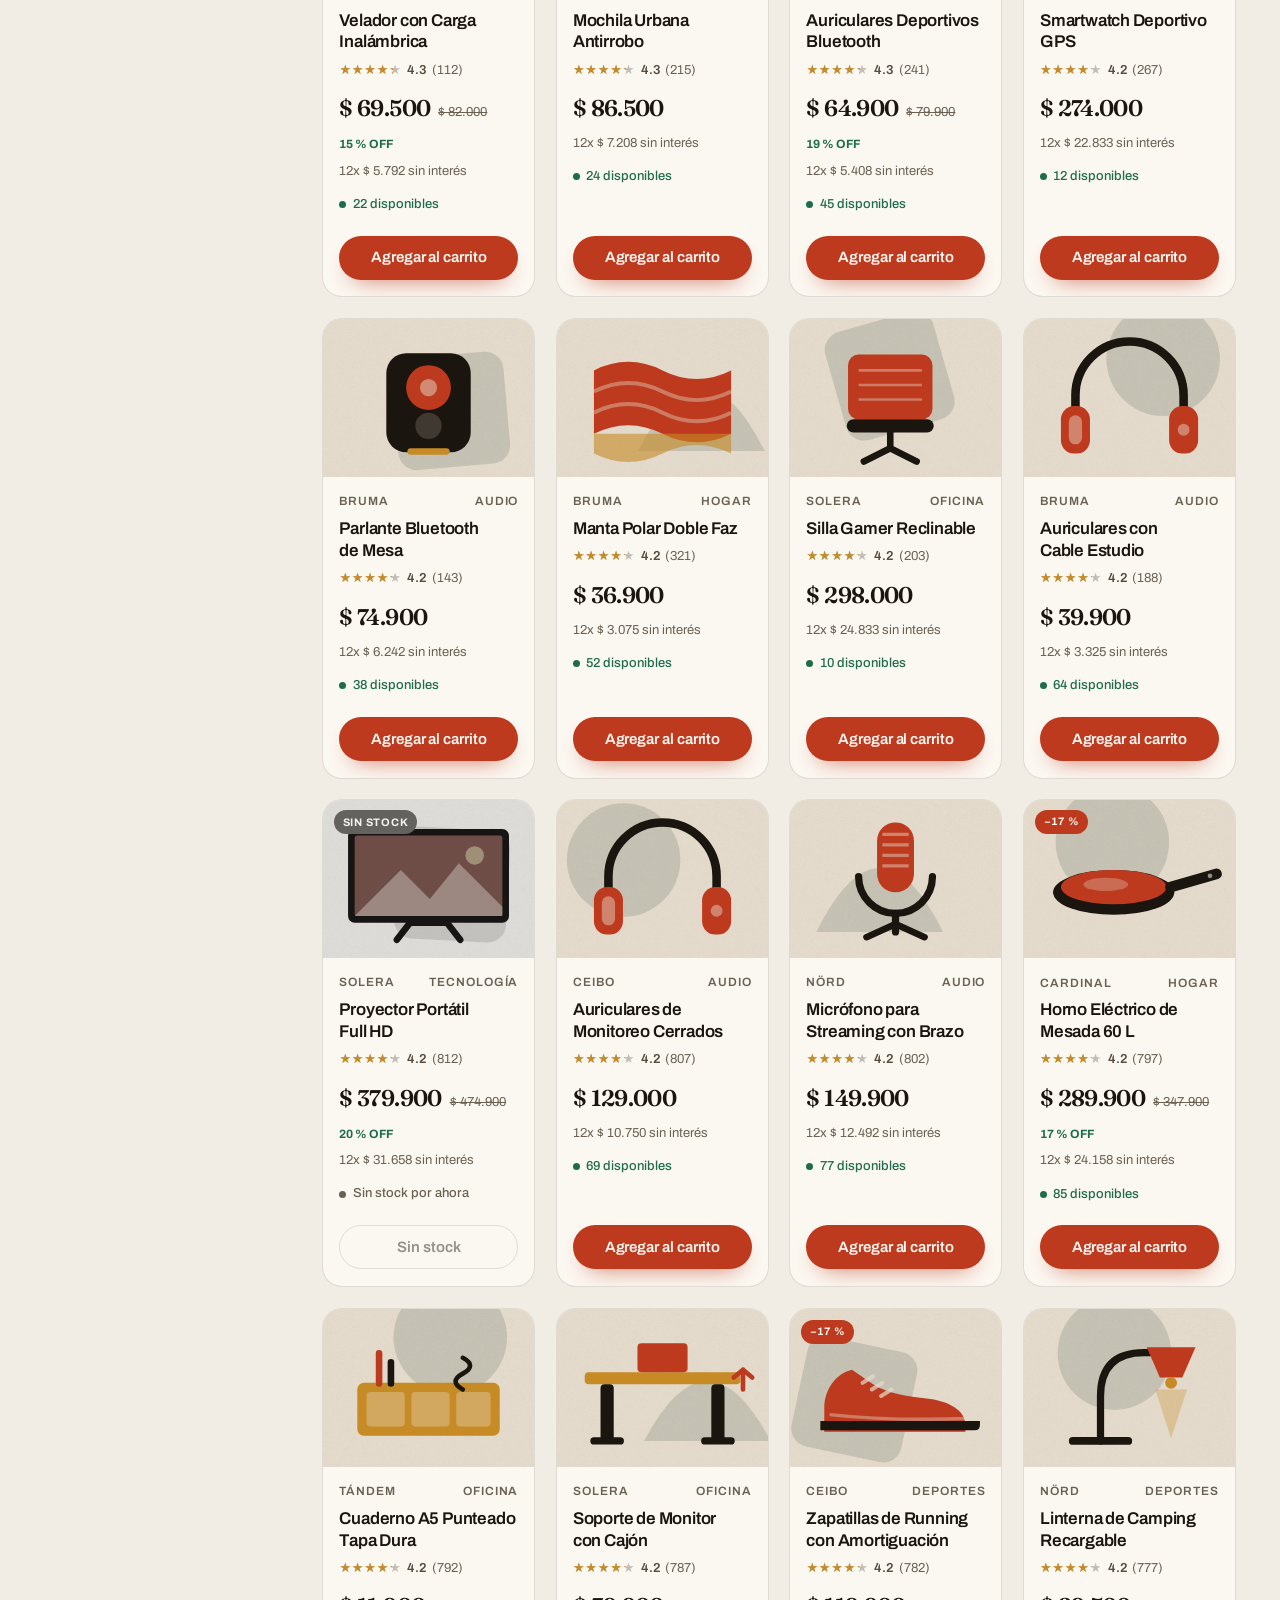
==== commit dd6196bf: "feat(front): varita de búsqueda con IA, logo en CSS y arreglos del buscador - Varita en el buscador:" ====
--- a/src/main/webapp/index.html
+++ b/src/main/webapp/index.html
@@ -47,9 +47,7 @@
   <header class="cabecera" id="cabecera">
     <div class="cabecera__barra contenedor">
       <a class="marca" href="#inicio" aria-label="GOMARKET, inicio">
-        <span class="marca__sello" aria-hidden="true">
-          <svg viewBox="0 0 32 32" focusable="false"><path d="M8 24V8h12M8 16h9" fill="none" stroke="currentColor" stroke-width="3.4" stroke-linecap="square"/><circle cx="24" cy="22" r="4" fill="currentColor"/></svg>
-        </span>
+        <span class="marca__sello" aria-hidden="true"><span class="marca__bolsa"></span></span>
         <span class="marca__texto">
           <strong>GO</strong><em>MARKET</em>
         </span>
@@ -70,9 +68,12 @@
         <span class="buscador__lupa" aria-hidden="true">
           <svg viewBox="0 0 20 20" focusable="false"><circle cx="9" cy="9" r="6" fill="none" stroke="currentColor" stroke-width="2"/><path d="m13.5 13.5 4 4" stroke="currentColor" stroke-width="2" stroke-linecap="round"/></svg>
         </span>
-        <input id="q-cabecera" type="search" name="q" placeholder="Buscar auriculares, monitores, sillas…" autocomplete="off" data-buscador-input>
+        <input id="q-cabecera" type="search" name="q" placeholder="Buscá o pedí a la IA" autocomplete="off" data-buscador-input>
         <button class="buscador__limpiar" type="button" hidden data-buscador-limpiar aria-label="Limpiar búsqueda">
           <svg viewBox="0 0 20 20" aria-hidden="true" focusable="false"><path d="m6 6 8 8M14 6l-8 8" stroke="currentColor" stroke-width="2" stroke-linecap="round"/></svg>
+        </button>
+        <button class="buscador__ia" type="button" data-buscador-ia aria-label="Buscar con IA" title="Buscar con IA: describí lo que querés (ej. auriculares baratos hasta 300 mil)">
+          <svg viewBox="0 0 20 20" aria-hidden="true" focusable="false"><path d="M8 2.5 9.4 6.6 13.5 8 9.4 9.4 8 13.5 6.6 9.4 2.5 8 6.6 6.6Z" fill="currentColor"/><path d="M14.5 11 15.3 13.2 17.5 14 15.3 14.8 14.5 17 13.7 14.8 11.5 14 13.7 13.2Z" fill="currentColor"/></svg>
         </button>
       </form>
 
@@ -134,7 +135,7 @@
             <em>elegidas</em> de a una.
           </h1>
           <p class="hero__bajada">
-            Curamos un catálogo corto y honesto: tecnología, audio, hogar, oficina y deportes.
+            Más de 150 productos elegidos con criterio: tecnología, audio, hogar, oficina y deportes.
             Nada de listas infinitas — sólo lo que probaríamos en casa.
           </p>
           <div class="hero__acciones">
@@ -387,12 +388,10 @@
       <div class="pie__grilla">
         <div class="pie__marca">
           <span class="marca marca--pie">
-            <span class="marca__sello" aria-hidden="true">
-              <svg viewBox="0 0 32 32" focusable="false"><path d="M6 24V8h8a5 5 0 0 1 0 10H6" fill="none" stroke="currentColor" stroke-width="3.4" stroke-linecap="square"/><circle cx="24" cy="22" r="4" fill="currentColor"/></svg>
-            </span>
+            <span class="marca__sello" aria-hidden="true"><span class="marca__bolsa"></span></span>
             <span class="marca__texto"><strong>GO</strong><em>MARKET</em></span>
           </span>
-          <p>Tienda online de tecnología, audio, hogar, oficina y deportes. Catálogo corto, criterio largo.</p>
+          <p>Tienda online de tecnología, audio, hogar, oficina y deportes. Catálogo amplio, criterio largo.</p>
           <ul class="pie__redes">
             <li><a href="#inicio" aria-label="Instagram de GOMARKET"><svg viewBox="0 0 24 24" aria-hidden="true" focusable="false"><rect x="3.5" y="3.5" width="17" height="17" rx="5" fill="none" stroke="currentColor" stroke-width="1.8"/><circle cx="12" cy="12" r="4" fill="none" stroke="currentColor" stroke-width="1.8"/><circle cx="17.2" cy="6.8" r="1.2" fill="currentColor"/></svg></a></li>
             <li><a href="#inicio" aria-label="WhatsApp de GOMARKET"><svg viewBox="0 0 24 24" aria-hidden="true" focusable="false"><path d="M3.5 20.5 5 16.4A8.2 8.2 0 1 1 8 19.3l-4.5 1.2Z" fill="none" stroke="currentColor" stroke-width="1.8" stroke-linejoin="round"/><path d="M9 9.2c0 3 2.4 5.4 5.4 5.4l.9-1.6-2-1-.8.9a4.6 4.6 0 0 1-1.8-1.8l.9-.8-1-2-1.6.9Z" fill="currentColor"/></svg></a></li>
--- a/src/main/webapp/assets/css/styles.css
+++ b/src/main/webapp/assets/css/styles.css
@@ -398,17 +398,75 @@
   gap: 0.6rem;
   flex: none;
 }
+/* Isotipo GOMARKET, sólo CSS: una bolsa de compras "en movimiento".
+   Bolsa (tinta) con manija, flecha "go" (acento) en el frente y dos líneas de velocidad.
+   Todo se escala con --sello (alto del isotipo). */
 .marca__sello {
-  display: grid;
-  place-items: center;
-  width: 34px; height: 34px;
-  border-radius: 9px;
+  --sello: 36px;
+  position: relative;
+  flex: none;
+  width: calc(var(--sello) * 1.12);
+  height: var(--sello);
+}
+/* Líneas de velocidad */
+.marca__sello::before,
+.marca__sello::after {
+  content: "";
+  position: absolute;
+  left: 0;
+  height: calc(var(--sello) * 0.085);
+  border-radius: 99px;
+  background: var(--acento);
+  transition: width var(--transicion), opacity var(--transicion);
+}
+.marca__sello::before { top: 52%; width: calc(var(--sello) * 0.24); }
+.marca__sello::after  { top: 70%; width: calc(var(--sello) * 0.15); opacity: 0.6; }
+/* Cuerpo de la bolsa */
+.marca__bolsa {
+  position: absolute;
+  right: 0;
+  bottom: 0;
+  width: 74%;
+  height: 64%;
+  border-radius: calc(var(--sello) * 0.05) calc(var(--sello) * 0.05) calc(var(--sello) * 0.16) calc(var(--sello) * 0.16);
   background: var(--tinta);
-  color: var(--fondo);
+  /* doblez del borde superior: lo que la hace leer como bolsa */
+  box-shadow: inset 0 calc(var(--sello) * 0.11) 0 color-mix(in srgb, var(--fondo) 22%, transparent);
   transition: transform var(--transicion);
 }
-.marca__sello svg { width: 22px; height: 22px; }
-.marca:hover .marca__sello { transform: rotate(-8deg); }
+/* Manija */
+.marca__bolsa::before {
+  content: "";
+  position: absolute;
+  left: 50%;
+  bottom: 100%;
+  width: 64%;
+  height: 40%;
+  transform: translateX(-50%);
+  border: calc(var(--sello) * 0.06) solid var(--tinta);
+  border-bottom: 0;
+  border-radius: 99px 99px 0 0;
+  box-sizing: border-box;
+}
+/* Flecha "go" */
+.marca__bolsa::after {
+  content: "";
+  position: absolute;
+  left: 34%;
+  top: 38%;
+  width: 30%;
+  height: 30%;
+  border-top: calc(var(--sello) * 0.09) solid var(--acento);
+  border-right: calc(var(--sello) * 0.09) solid var(--acento);
+  border-radius: 0 calc(var(--sello) * 0.04) 0 0;
+  transform: rotate(45deg);
+  box-sizing: border-box;
+}
+.marca:hover .marca__bolsa { transform: translateX(2px); }
+.marca:hover .marca__sello::before { width: calc(var(--sello) * 0.3); }
+@media (prefers-reduced-motion: reduce) {
+  .marca:hover .marca__bolsa { transform: none; }
+}
 .marca__texto {
   font-family: 'Fraunces', Georgia, serif;
   font-size: 1.32rem;
@@ -507,6 +565,29 @@
 }
 .buscador__limpiar:hover { color: var(--tinta); background: var(--borde); }
 .buscador__limpiar svg { width: 14px; height: 14px; }
+
+/* Varita: búsqueda con IA explícita (cualquier frase, sin mínimo de palabras). */
+.buscador:has(.buscador__ia) input { padding-right: 4.4rem; }
+.buscador:has(.buscador__ia) .buscador__limpiar { right: 2.6rem; }
+.buscador__ia {
+  position: absolute;
+  right: 0.35rem;
+  display: grid;
+  place-items: center;
+  width: 32px; height: 32px;
+  border-radius: 50%;
+  color: var(--acento-tinta);
+  background: var(--acento);
+  cursor: pointer;
+  transition: background-color var(--transicion), transform var(--transicion);
+}
+.buscador__ia:hover { background: var(--acento-hover); transform: scale(1.06); }
+.buscador__ia:focus-visible { outline: 2px solid var(--acento); outline-offset: 2px; }
+.buscador__ia svg { width: 17px; height: 17px; }
+.buscador__ia[aria-busy='true'] { cursor: progress; }
+.buscador__ia[aria-busy='true'] svg { animation: varita 0.9s linear infinite; }
+@keyframes varita { to { transform: rotate(360deg); } }
+@media (prefers-reduced-motion: reduce) { .buscador__ia[aria-busy='true'] svg { animation: none; opacity: 0.6; } }
 
 /* ------------------------------- Acciones -------------------------------- */
 
@@ -1139,7 +1220,11 @@
   display: grid;
   grid-template-columns: repeat(auto-fill, minmax(200px, 1fr));
   gap: clamp(0.9rem, 1.6vw, 1.4rem);
-}
+  transition: opacity 150ms ease;
+}
+/* Al refinar una búsqueda: se atenúa mientras busca y las tarjetas no repiten la entrada. */
+.grilla-productos[data-refresco][aria-busy='true'] { opacity: 0.55; }
+.grilla-productos[data-refresco] .producto { animation: none; }
 
 .tarjeta-esqueleto {
   display: grid;
@@ -1594,6 +1679,7 @@
 }
 .pie__marca p { font-size: var(--t-base); color: var(--tinta-3); max-width: 34ch; margin-top: 0.9rem; }
 .marca--pie .marca__texto { font-size: 1.5rem; }
+.marca--pie .marca__sello { --sello: 42px; }
 
 .pie__redes { display: flex; gap: 0.5rem; margin-top: 1.3rem; }
 .pie__redes a {
@@ -1654,12 +1740,16 @@
   position: fixed;
   inset: 0;
   z-index: 95;
-  background: rgba(12, 10, 8, 0.5);
-  backdrop-filter: blur(3px);
-  -webkit-backdrop-filter: blur(3px);
+  /* Sin backdrop-filter: un desenfoque de pantalla completa sobre la cinta animada
+     obliga al navegador a recalcularlo en cada cuadro (la cuenta se ponía lentísima). */
+  background: rgba(12, 10, 8, 0.6);
   animation: fundir 220ms ease;
 }
 @keyframes fundir { from { opacity: 0; } to { opacity: 1; } }
+
+/* Con una capa abierta, lo animado de fondo no se ve: se pausa. */
+body[data-capa] .anuncio__pista,
+body[data-capa] .esqueleto { animation-play-state: paused; }
 
 /* -------------------------------- Carrito -------------------------------- */
 
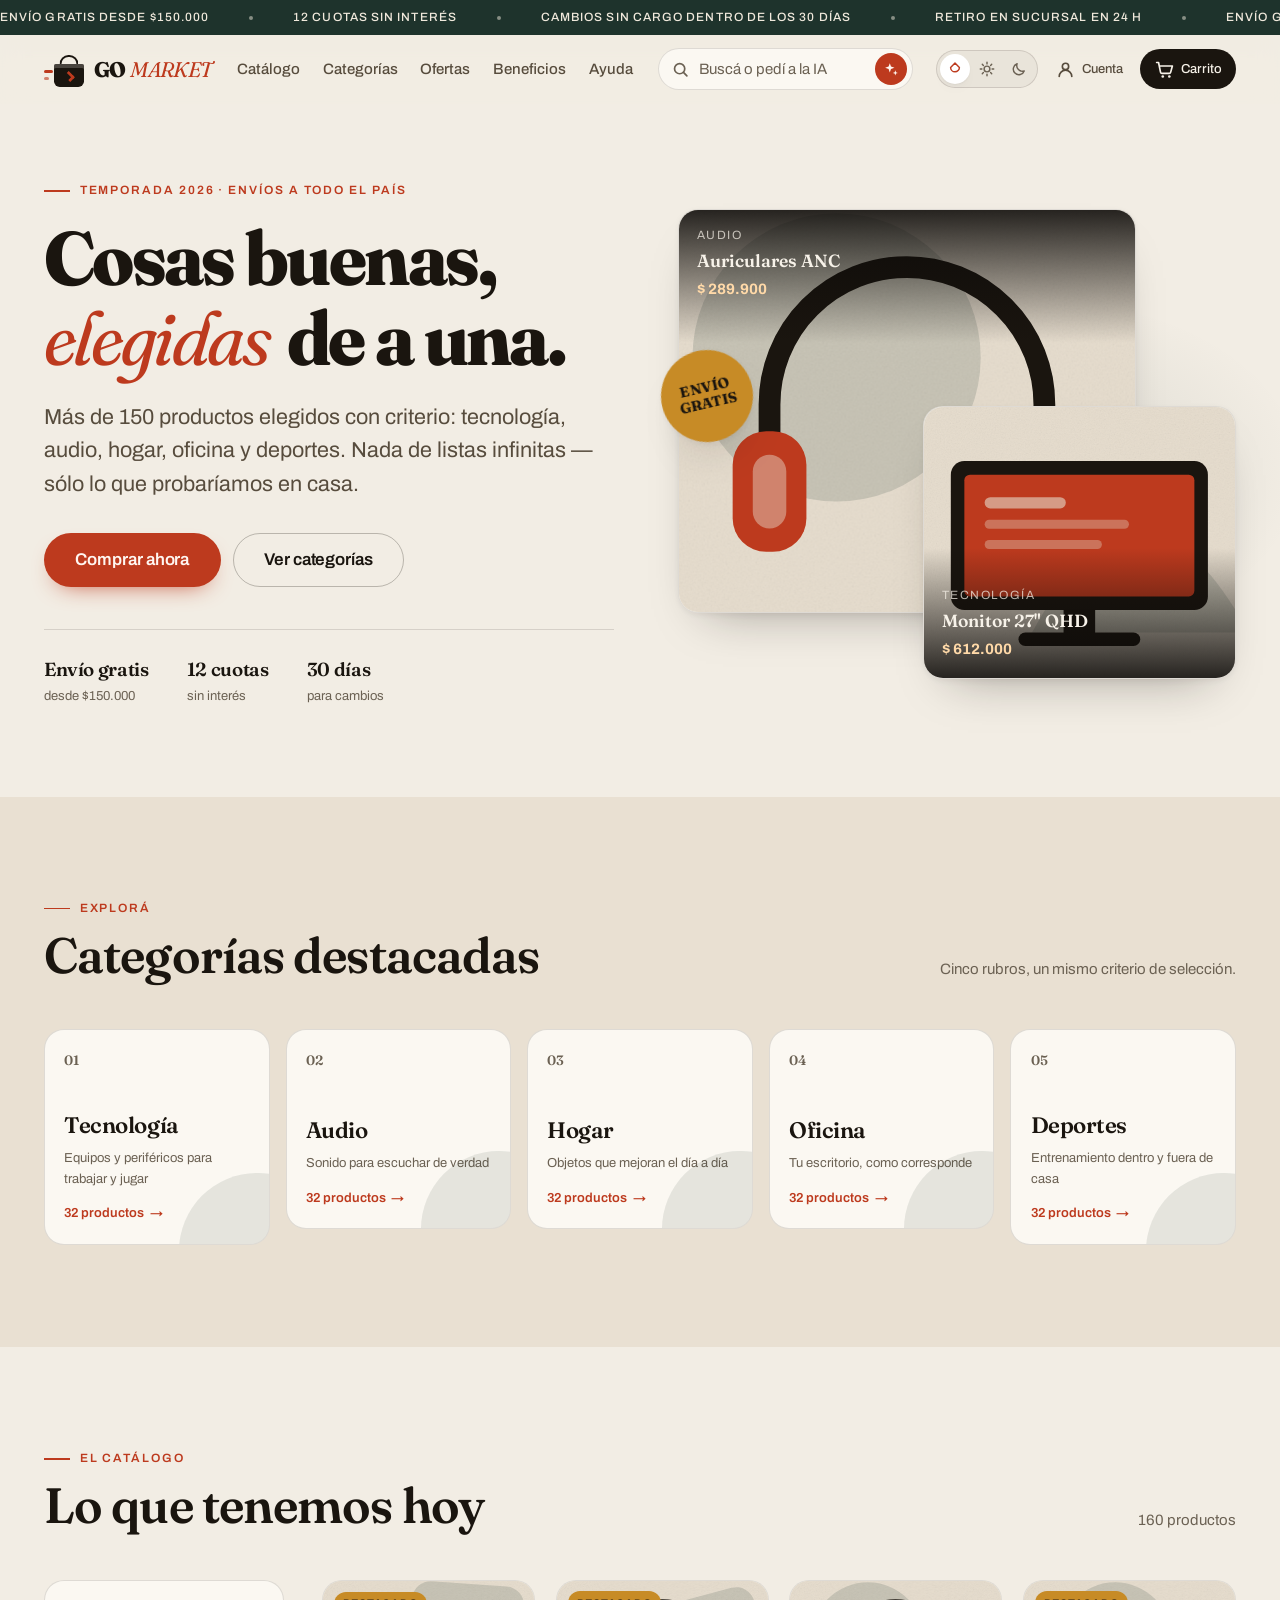
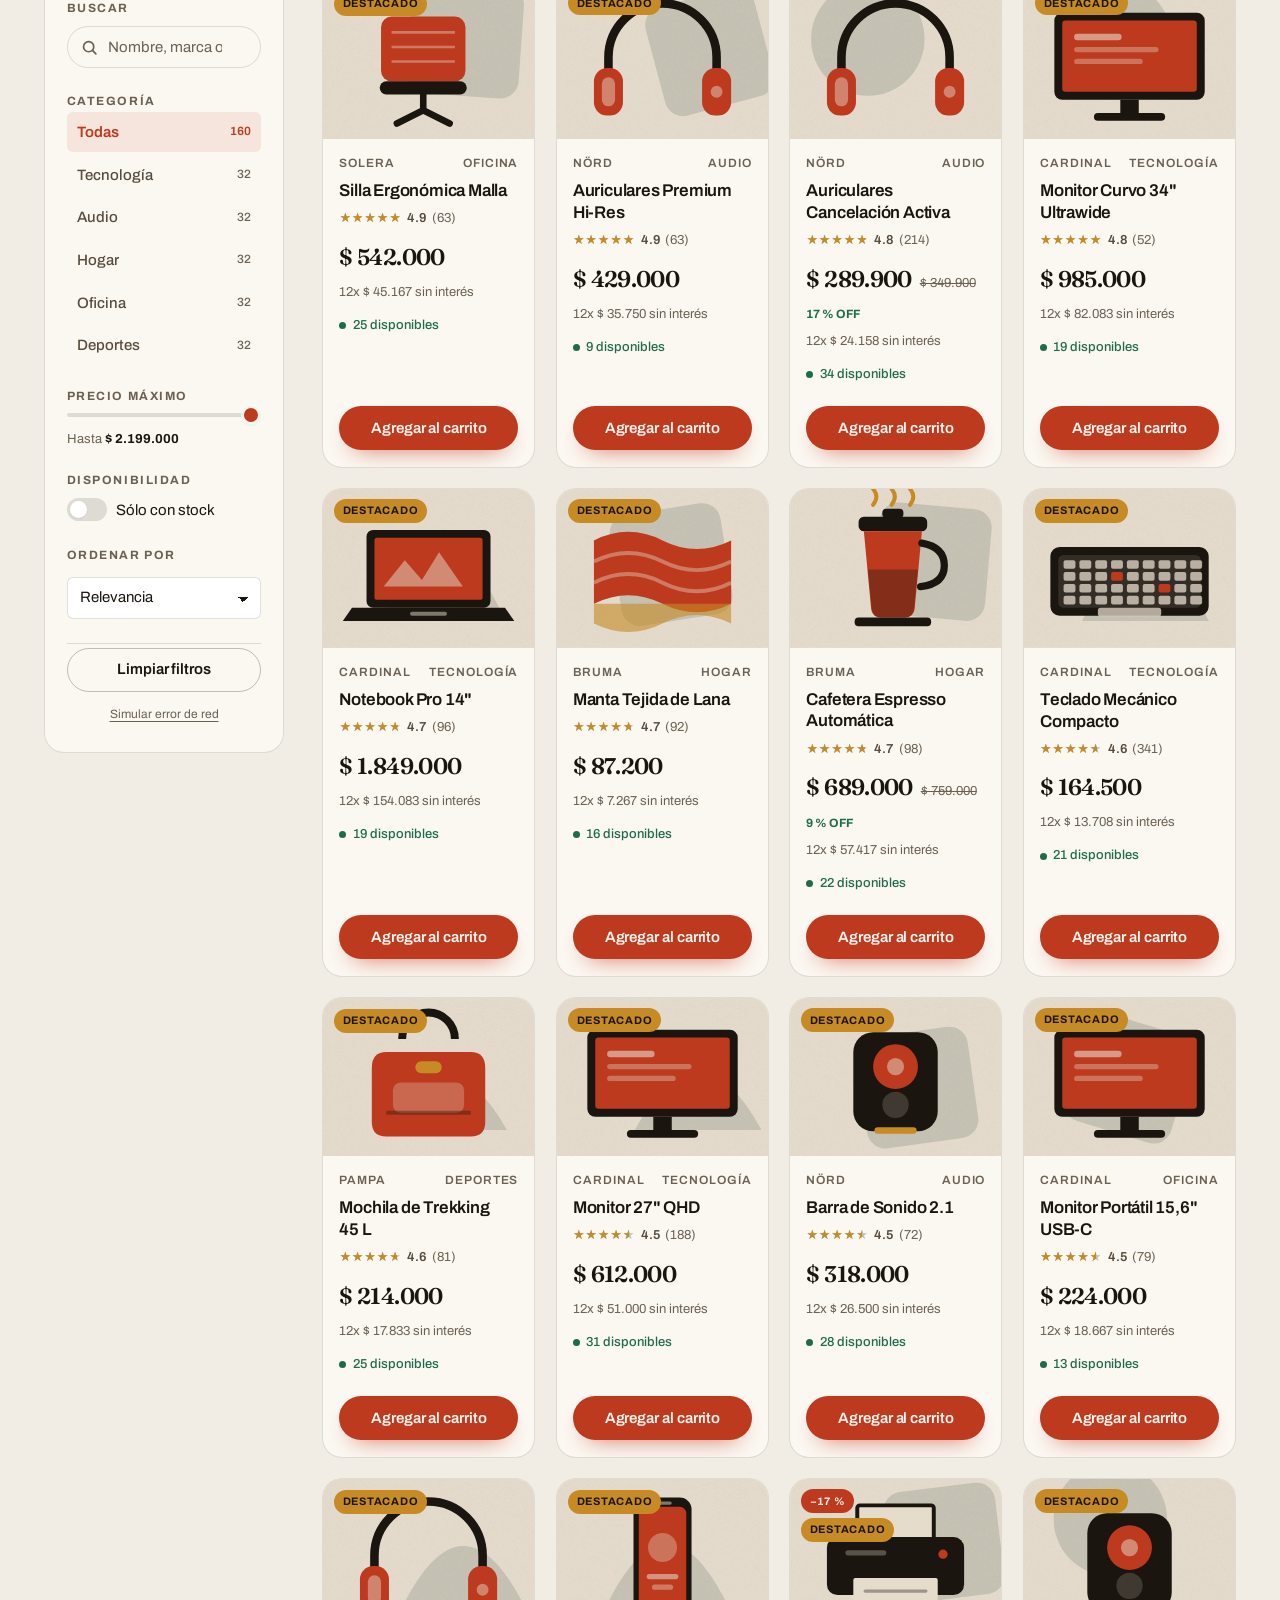
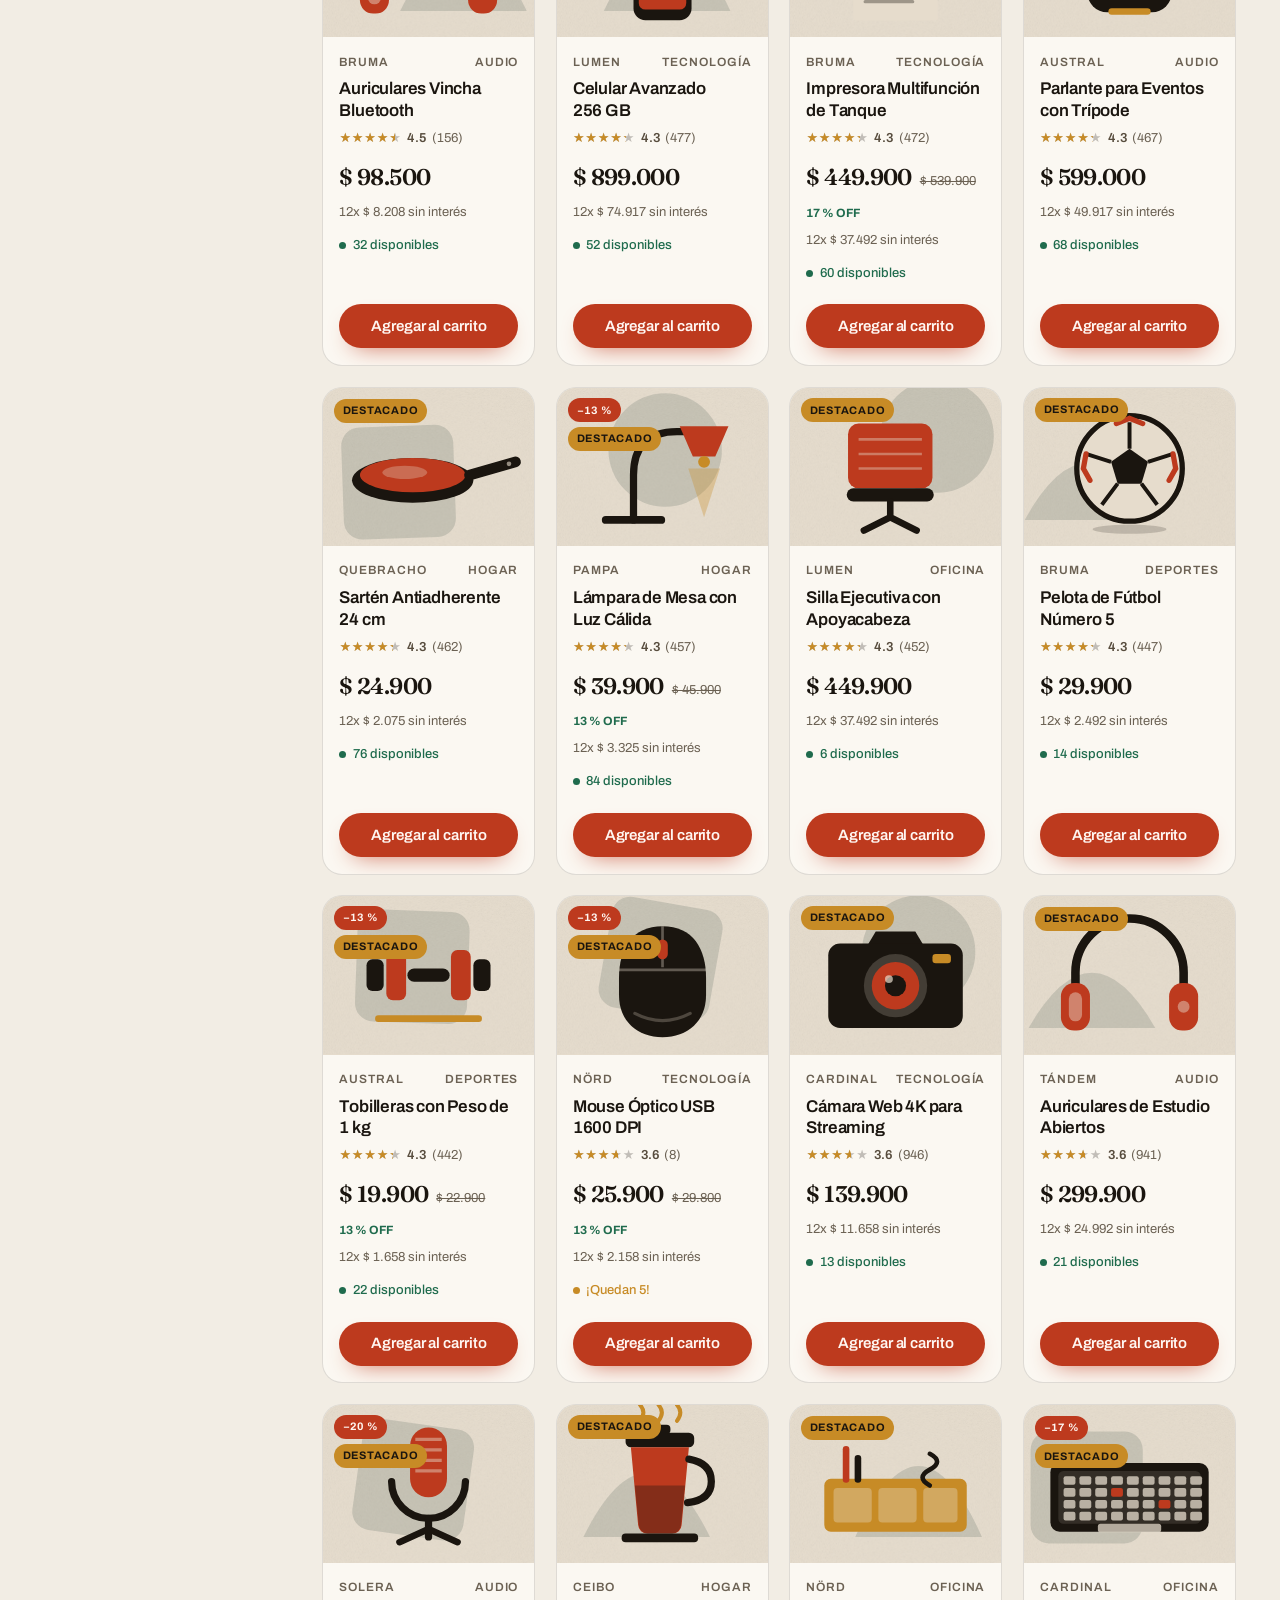
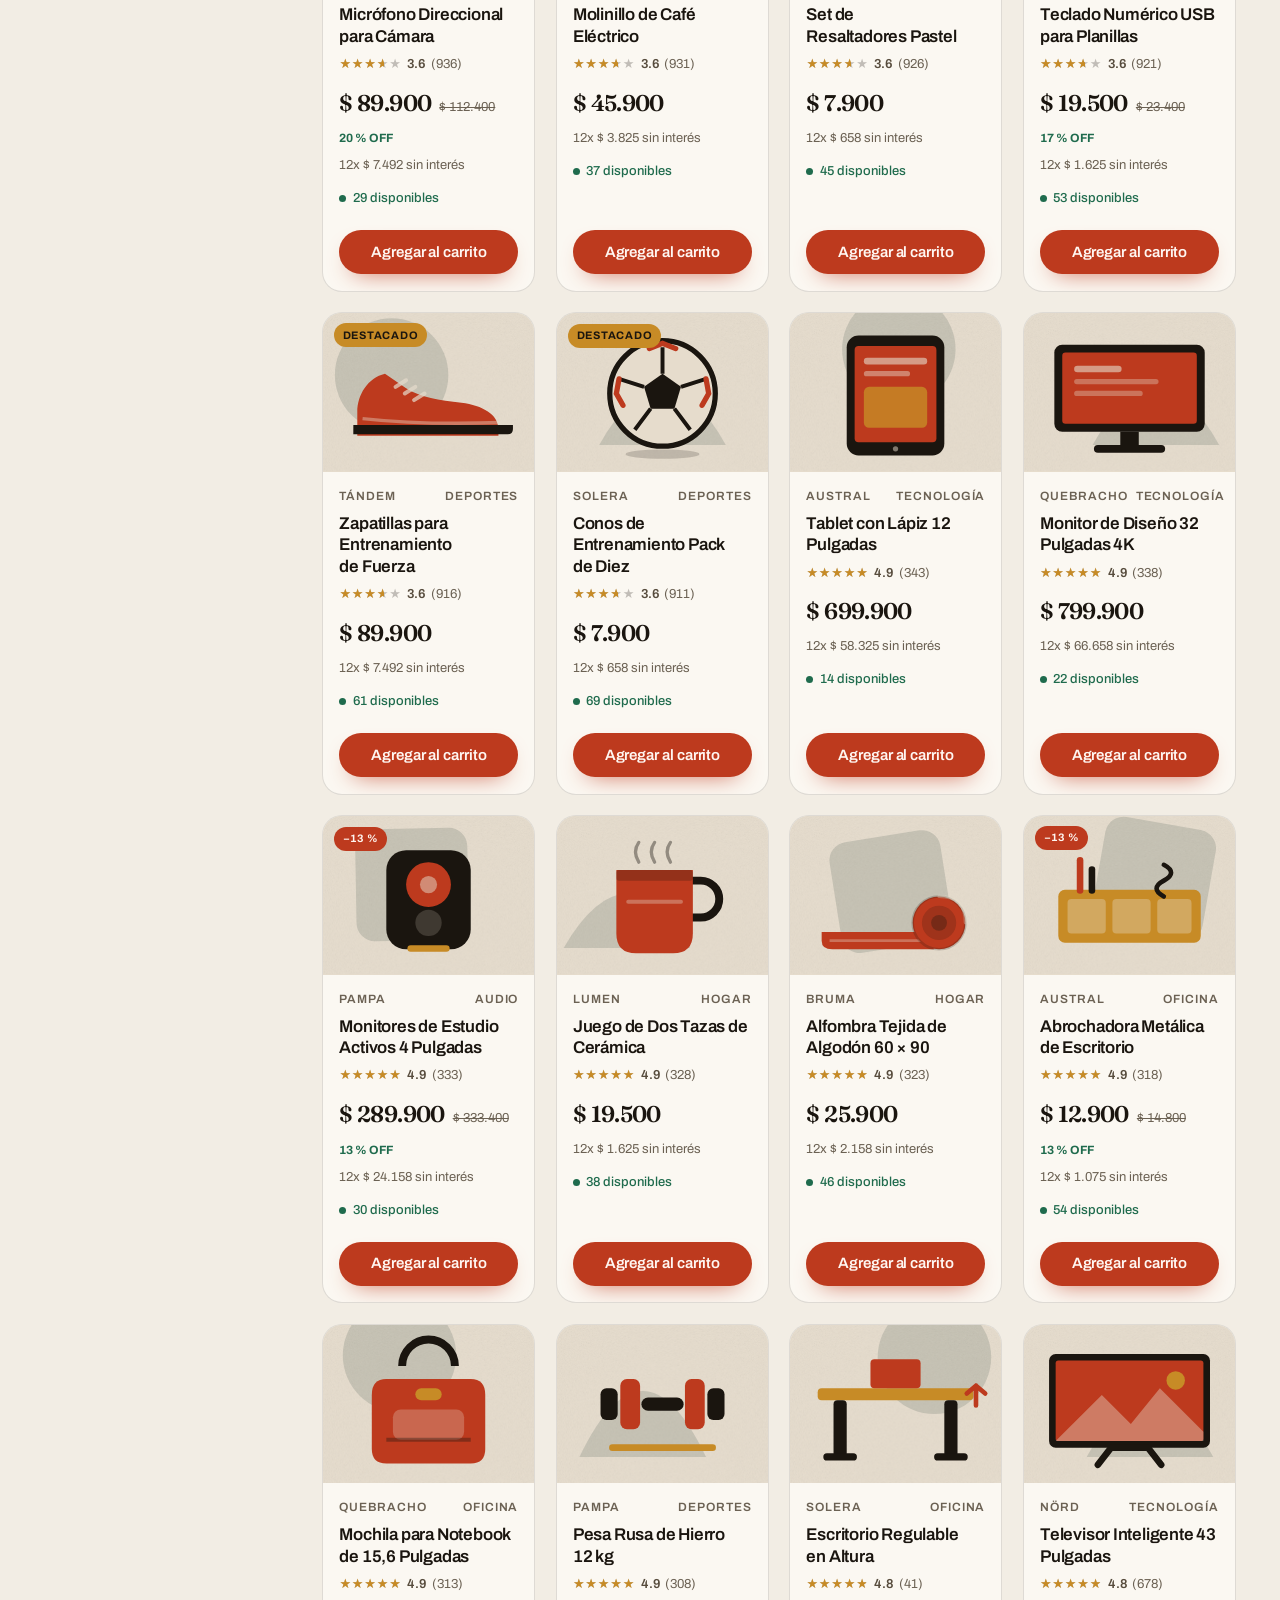
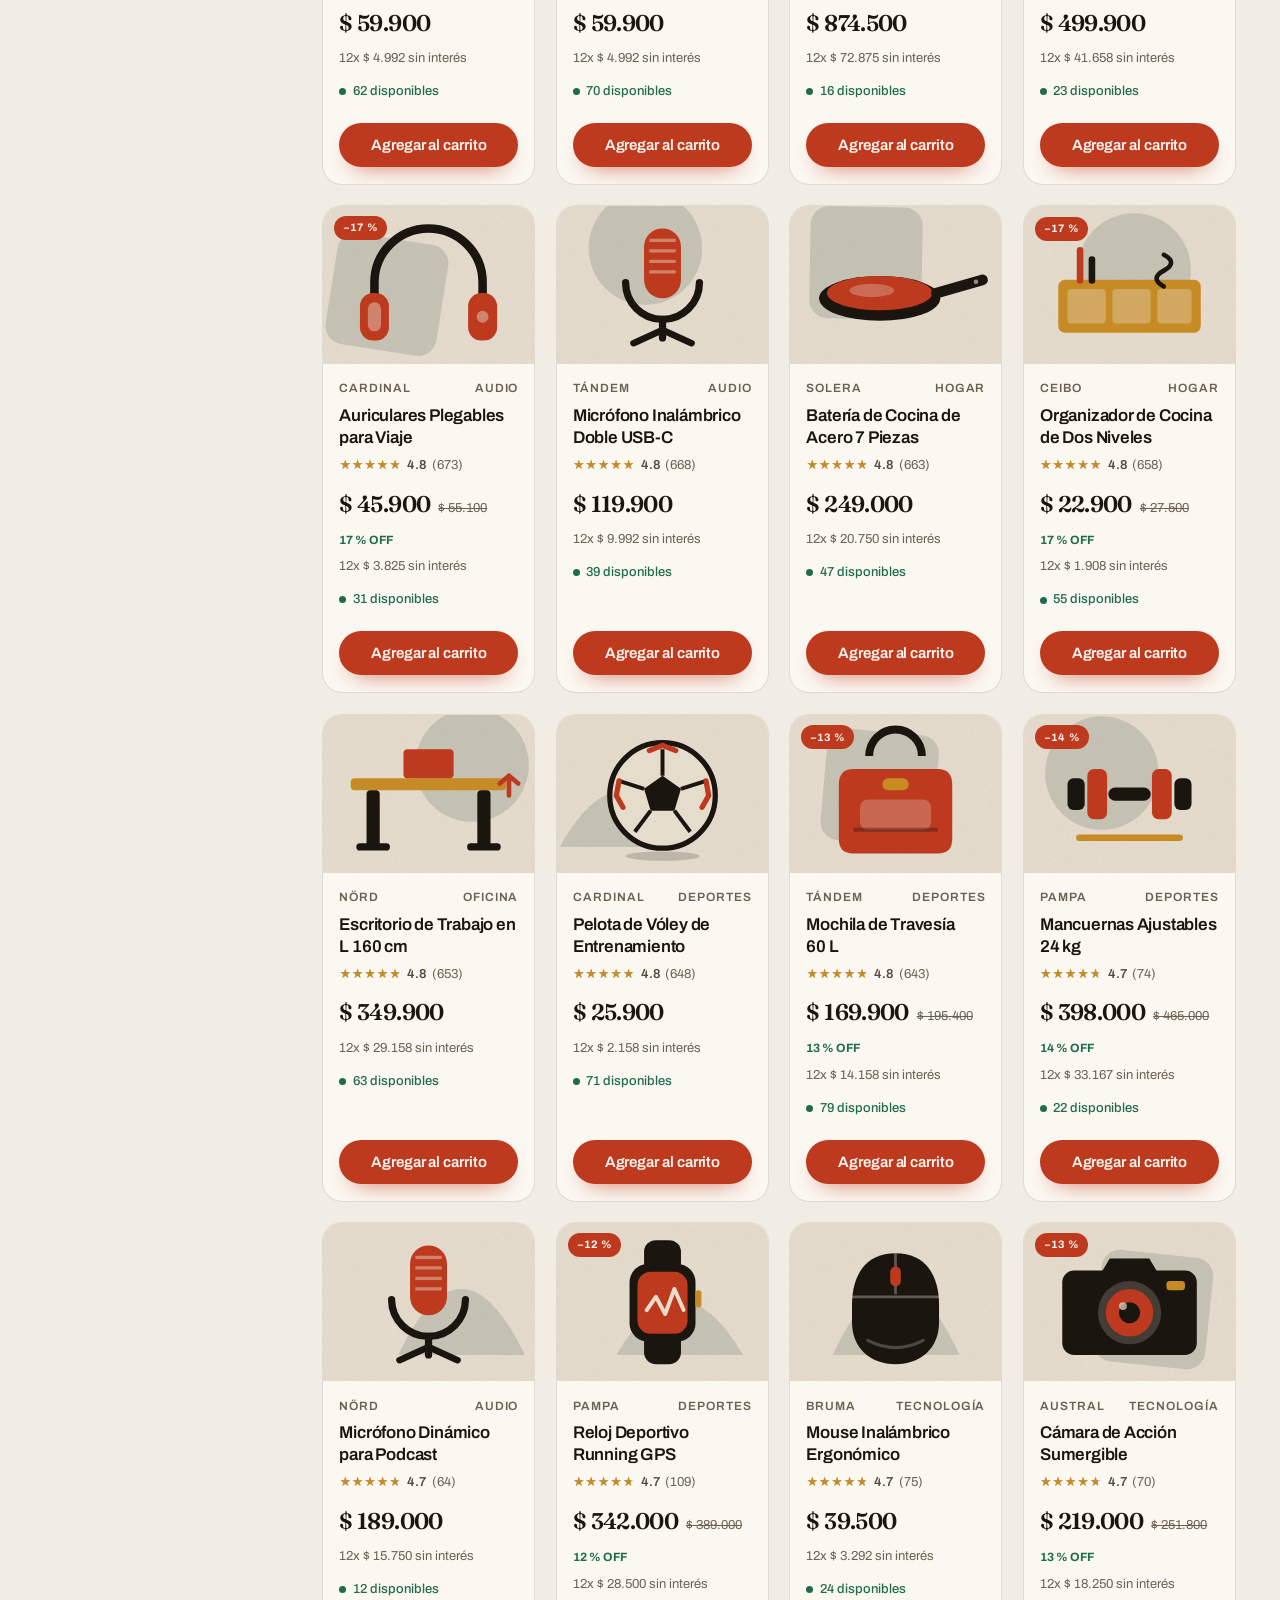
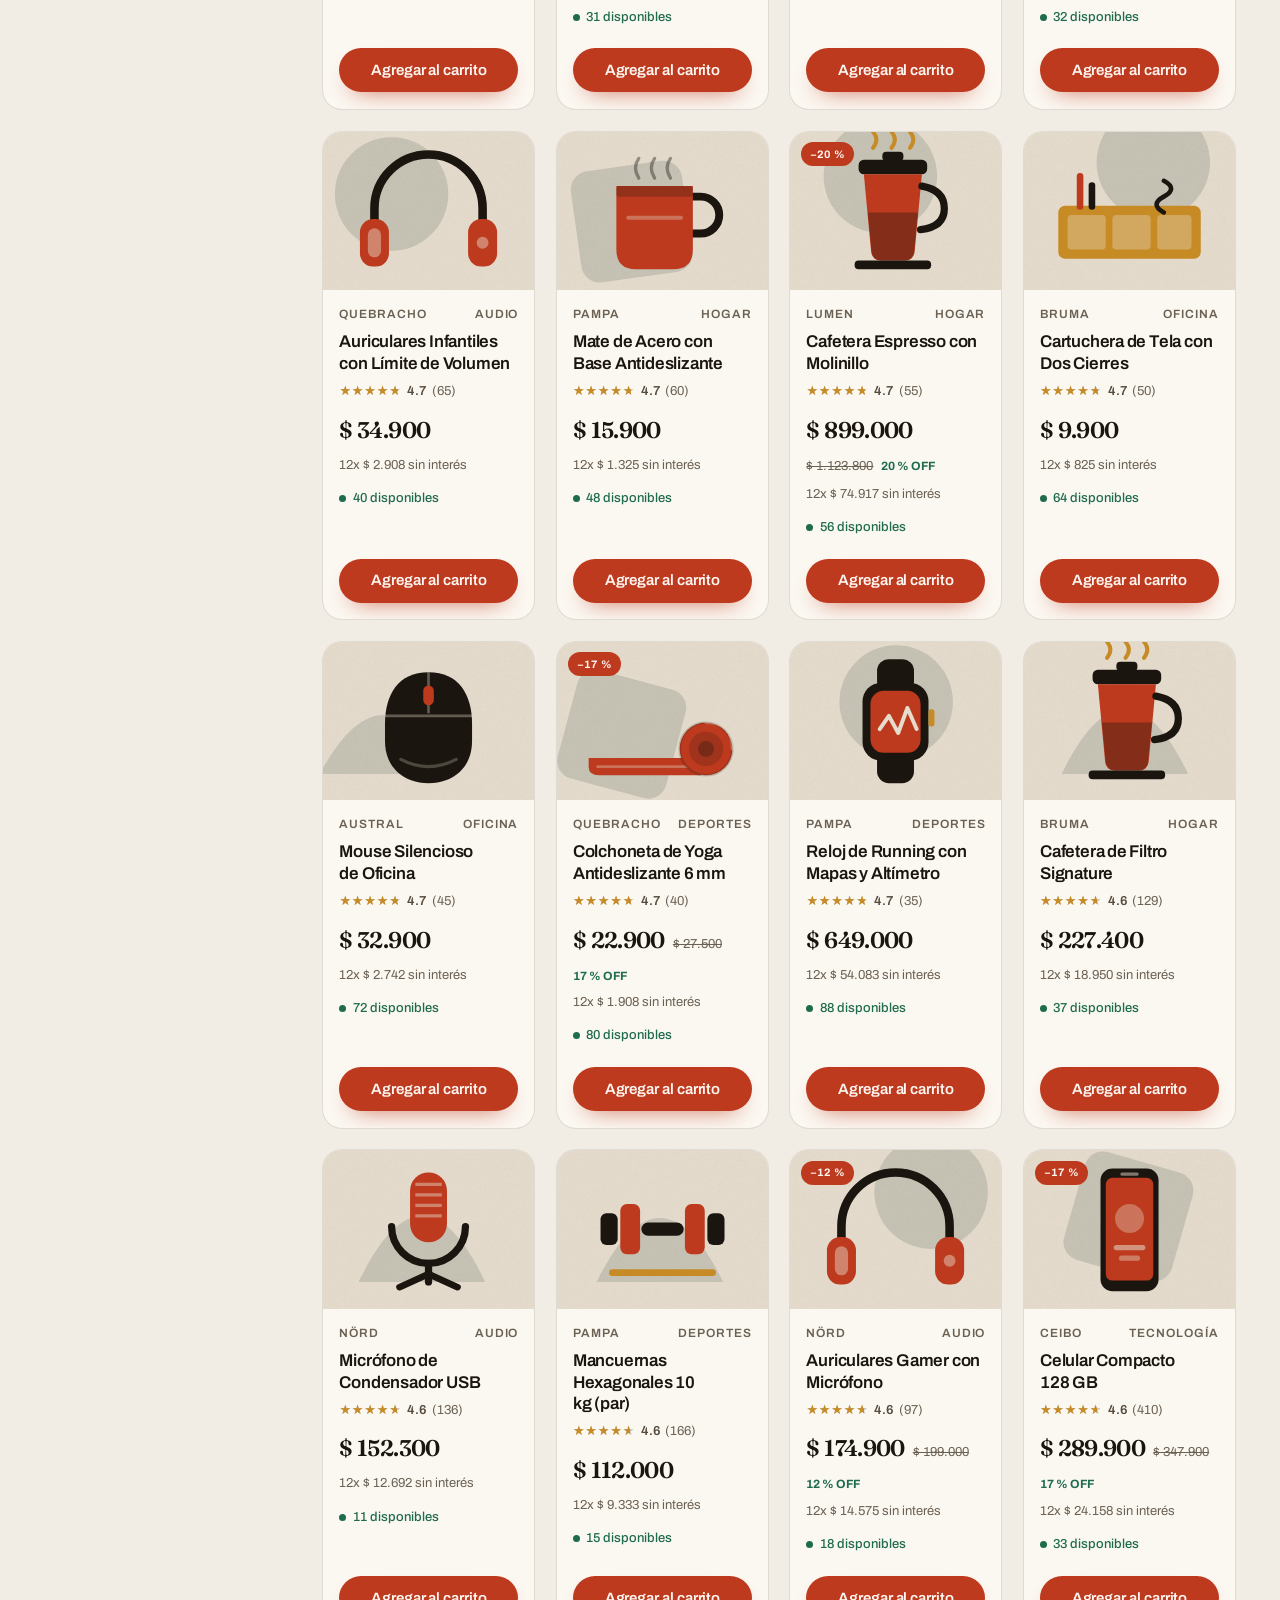
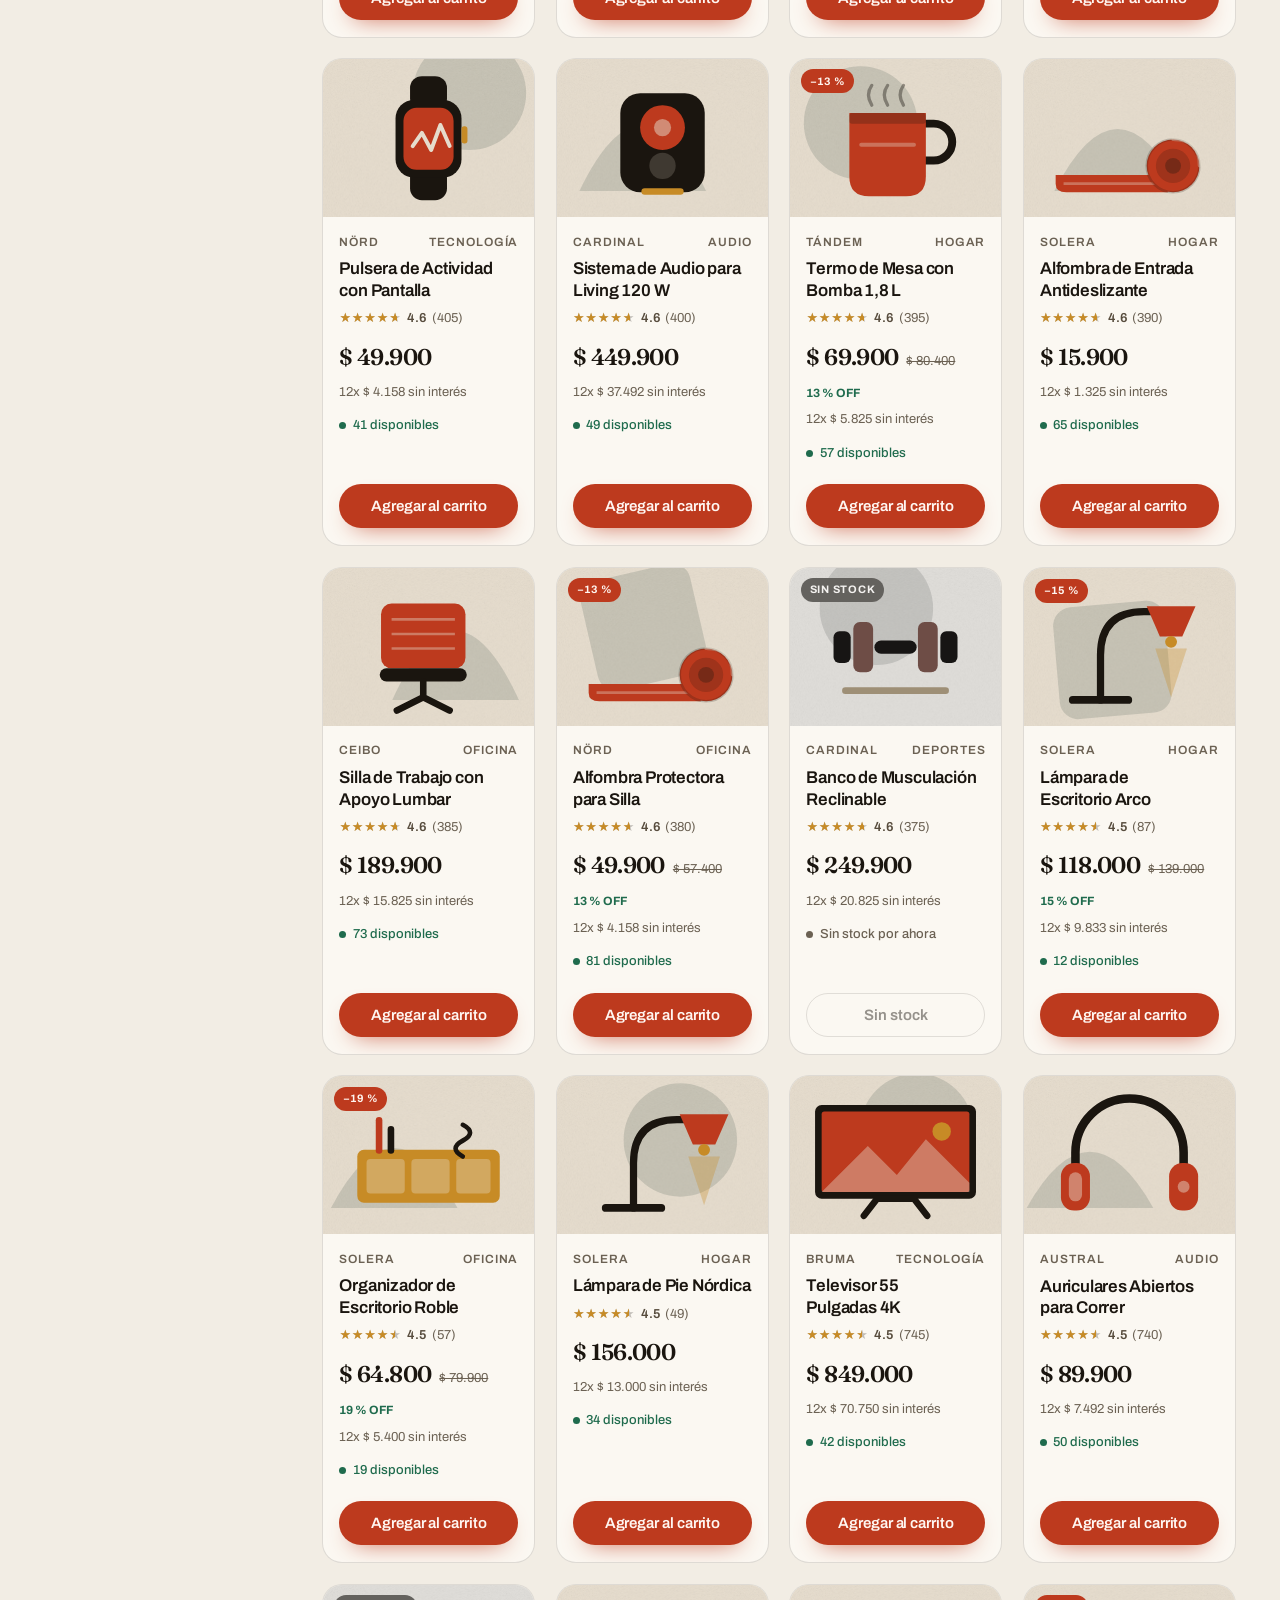
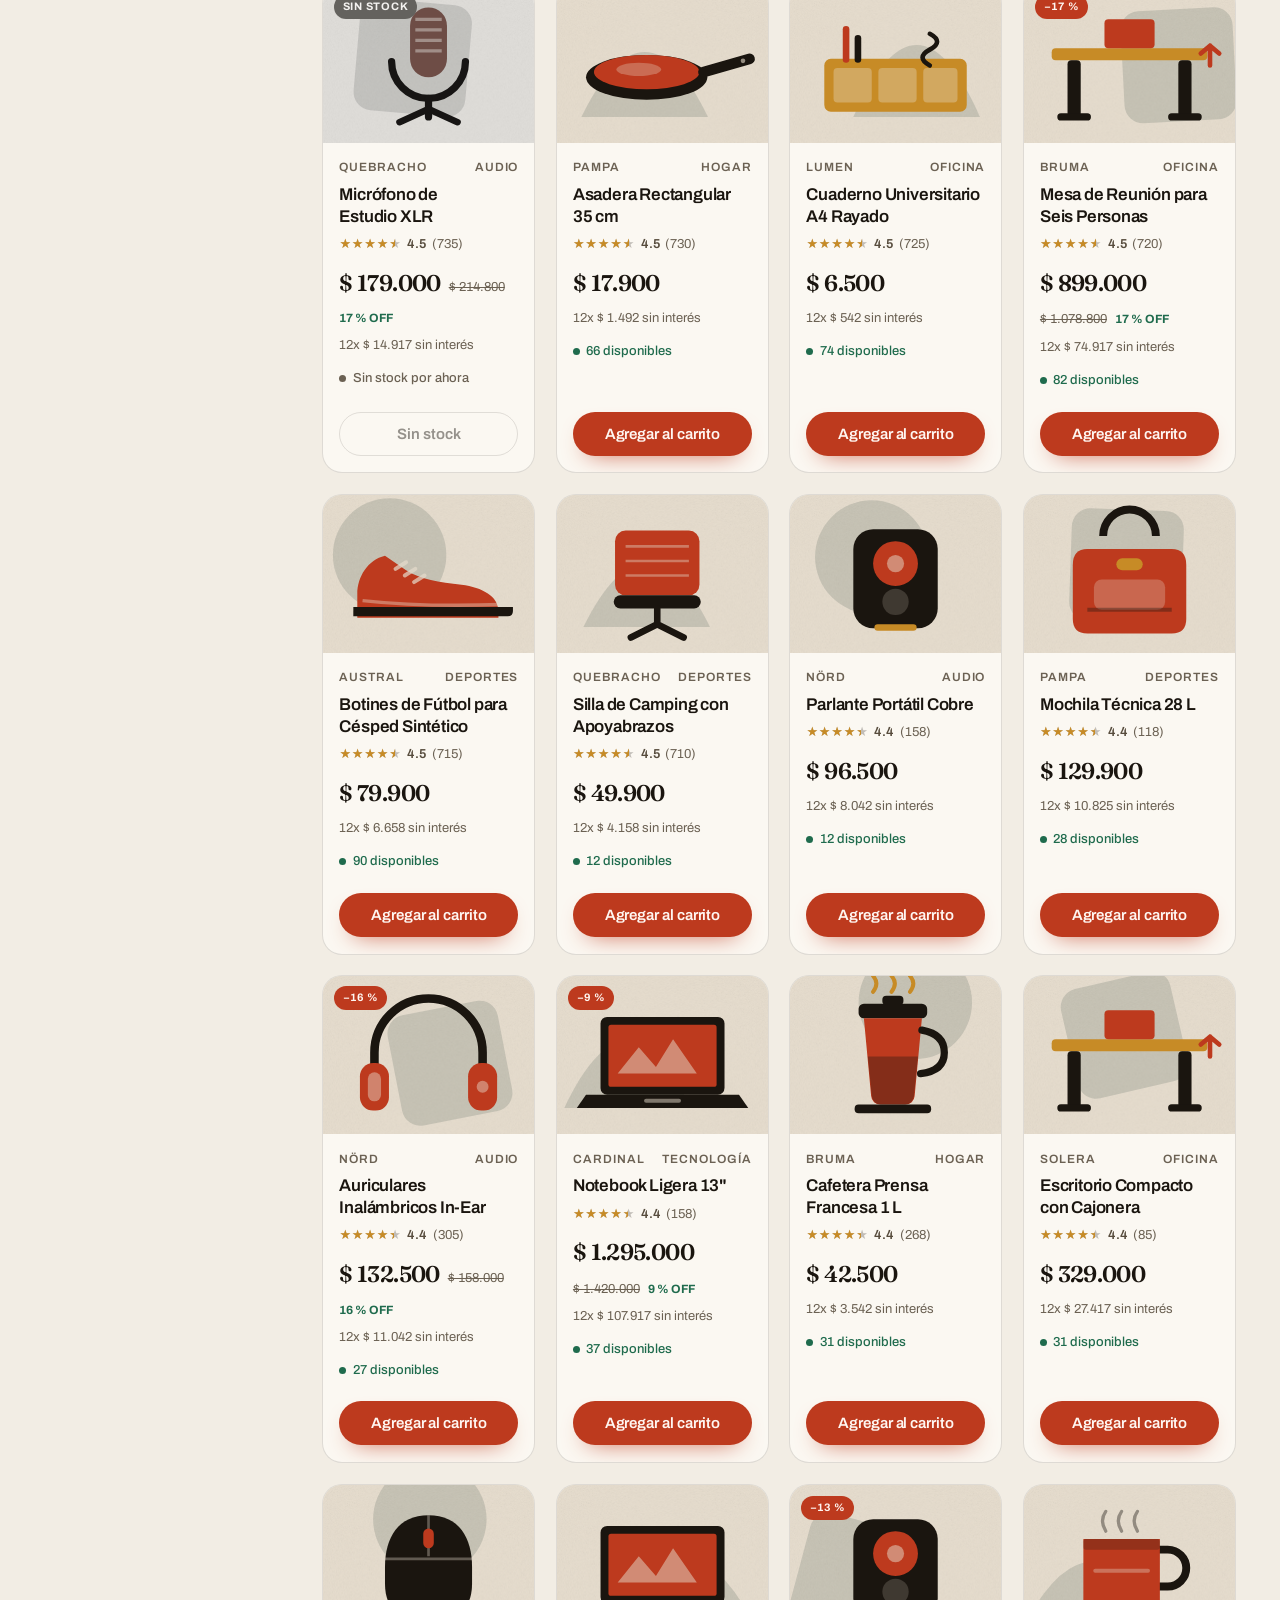
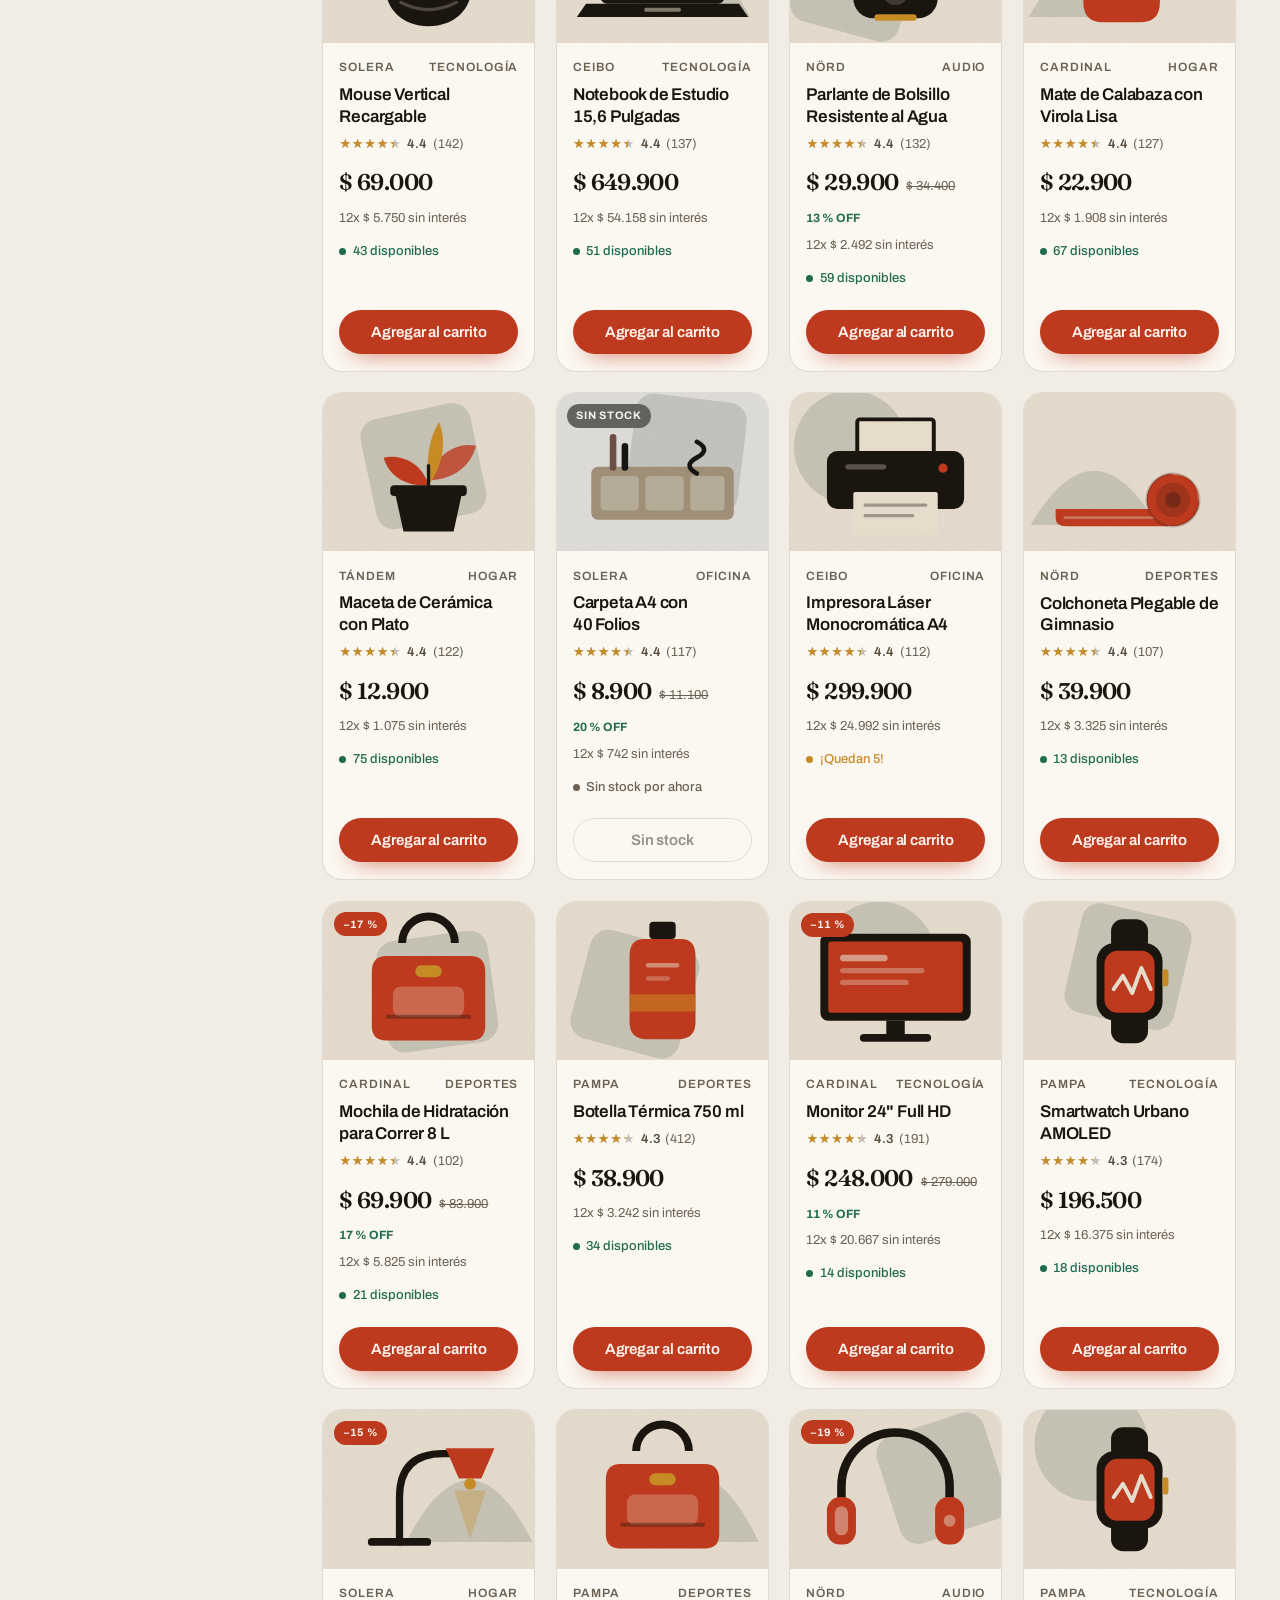
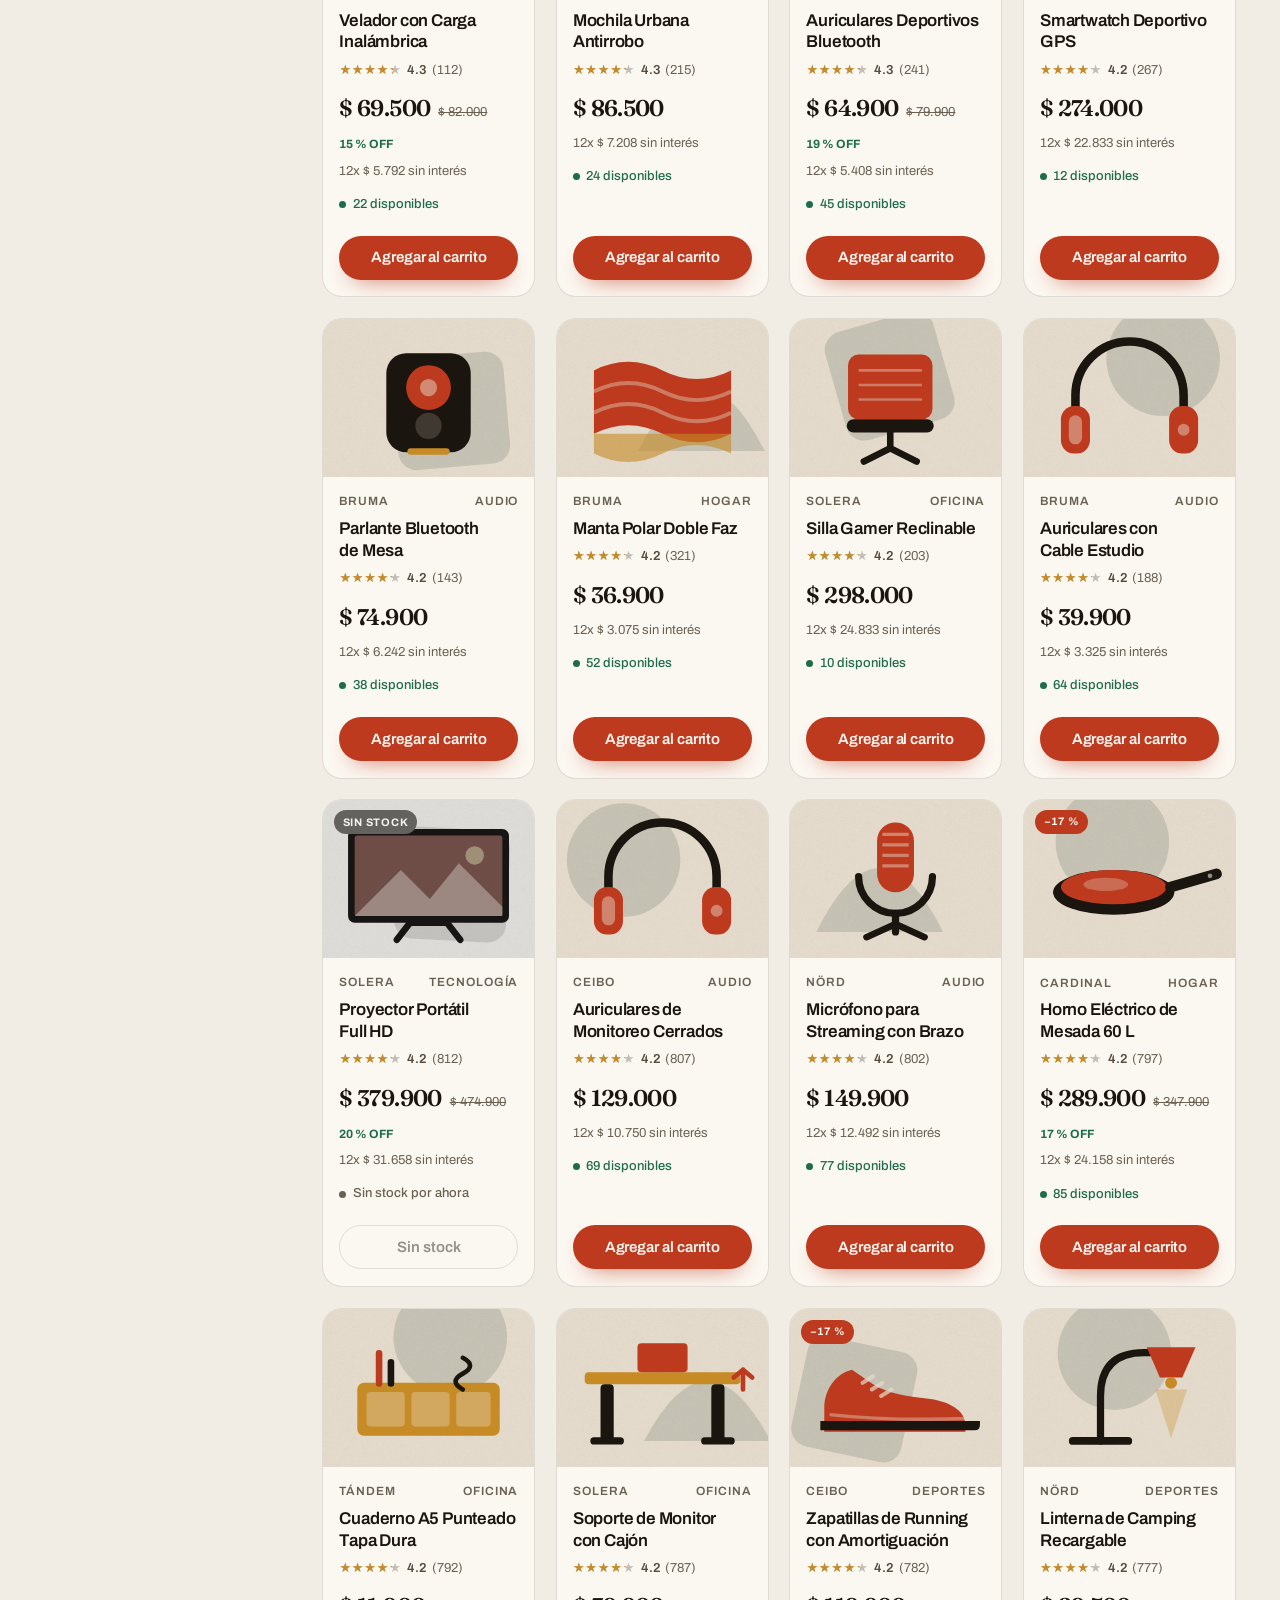
==== commit 431ef3fc: "feat(catalogo): mostrar el total de filtros activos en móvil" ====
--- a/src/main/webapp/index.html
+++ b/src/main/webapp/index.html
@@ -203,7 +203,7 @@
         <div class="catalogo__cuerpo">
           <button class="boton boton--fantasma catalogo__abrir-filtros" type="button" data-abrir-filtros aria-expanded="false" aria-controls="filtros">
             <svg viewBox="0 0 20 20" aria-hidden="true" focusable="false"><path d="M3 5h14M6 10h8M8.5 15h3" stroke="currentColor" stroke-width="2" stroke-linecap="round"/></svg>
-            Filtros
+            Filtros<span data-contador-filtros hidden></span>
           </button>
 
           <form class="filtros" id="filtros" data-filtros>
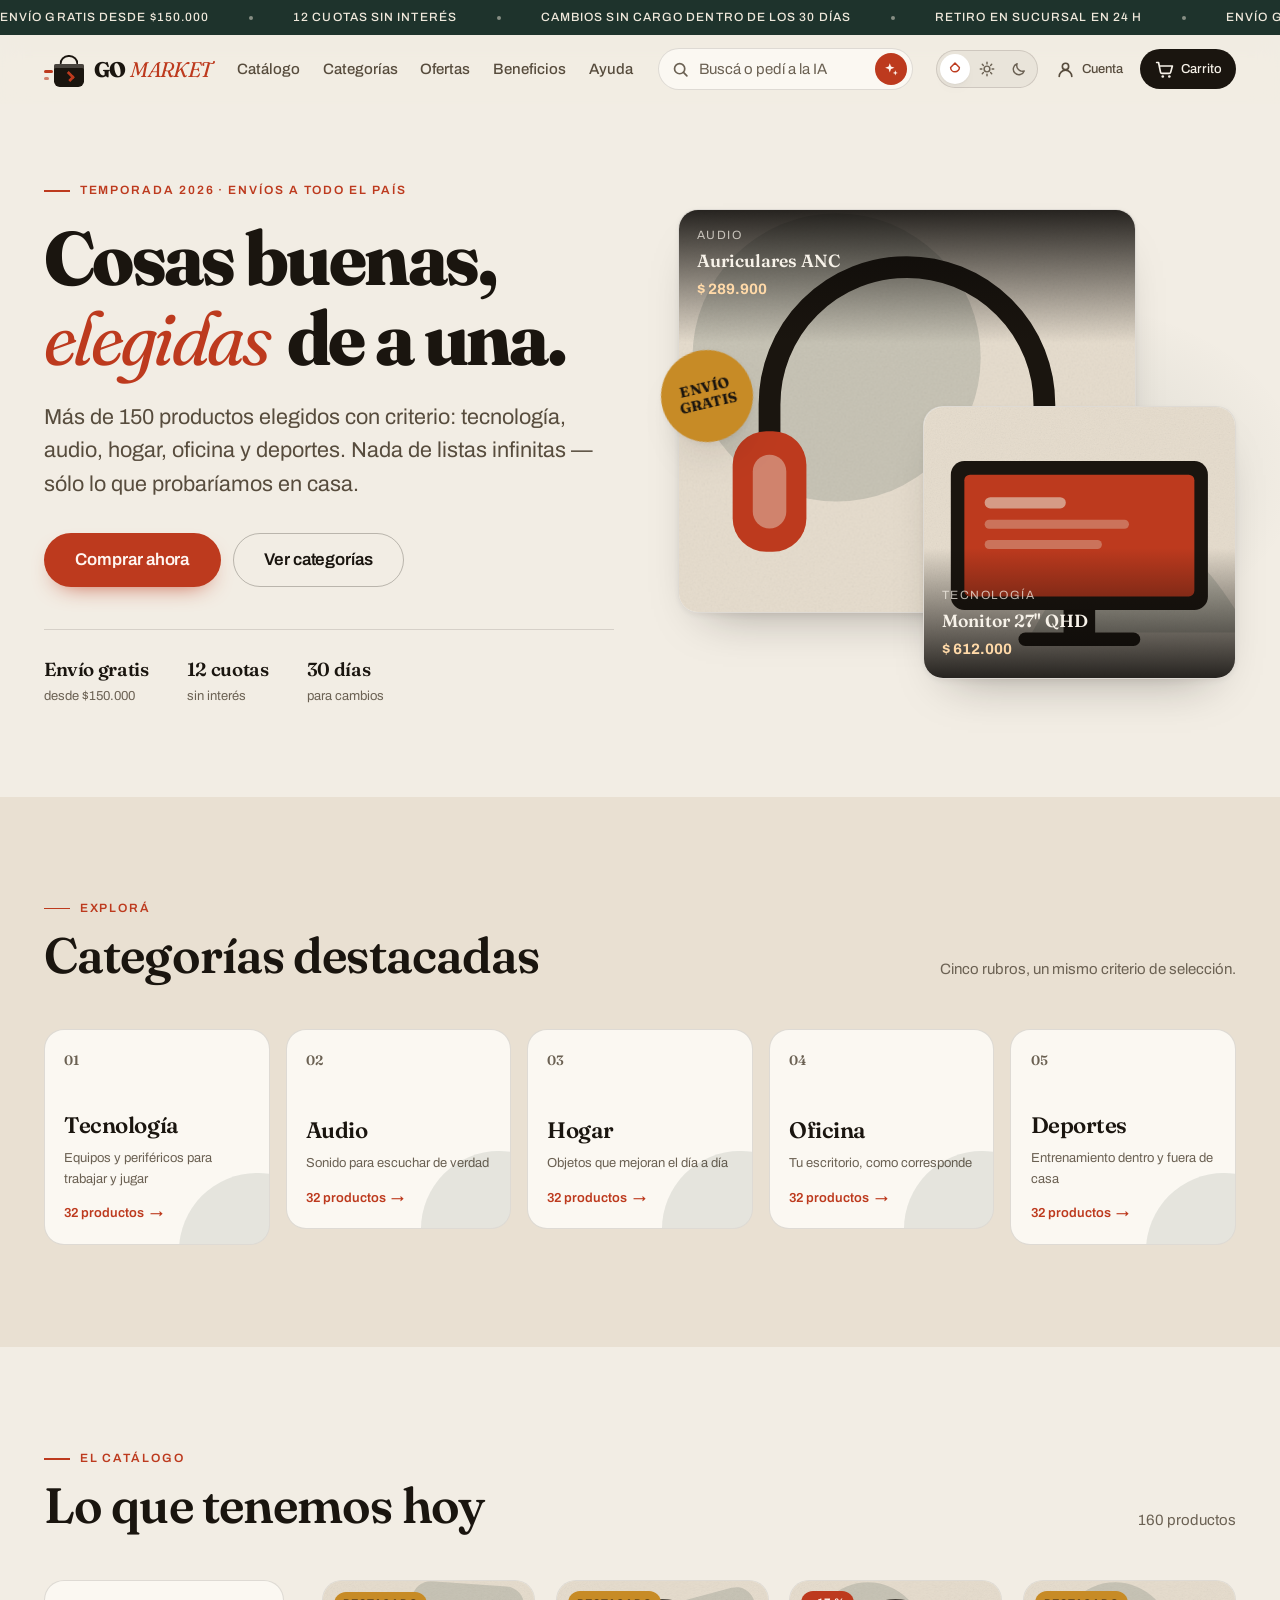
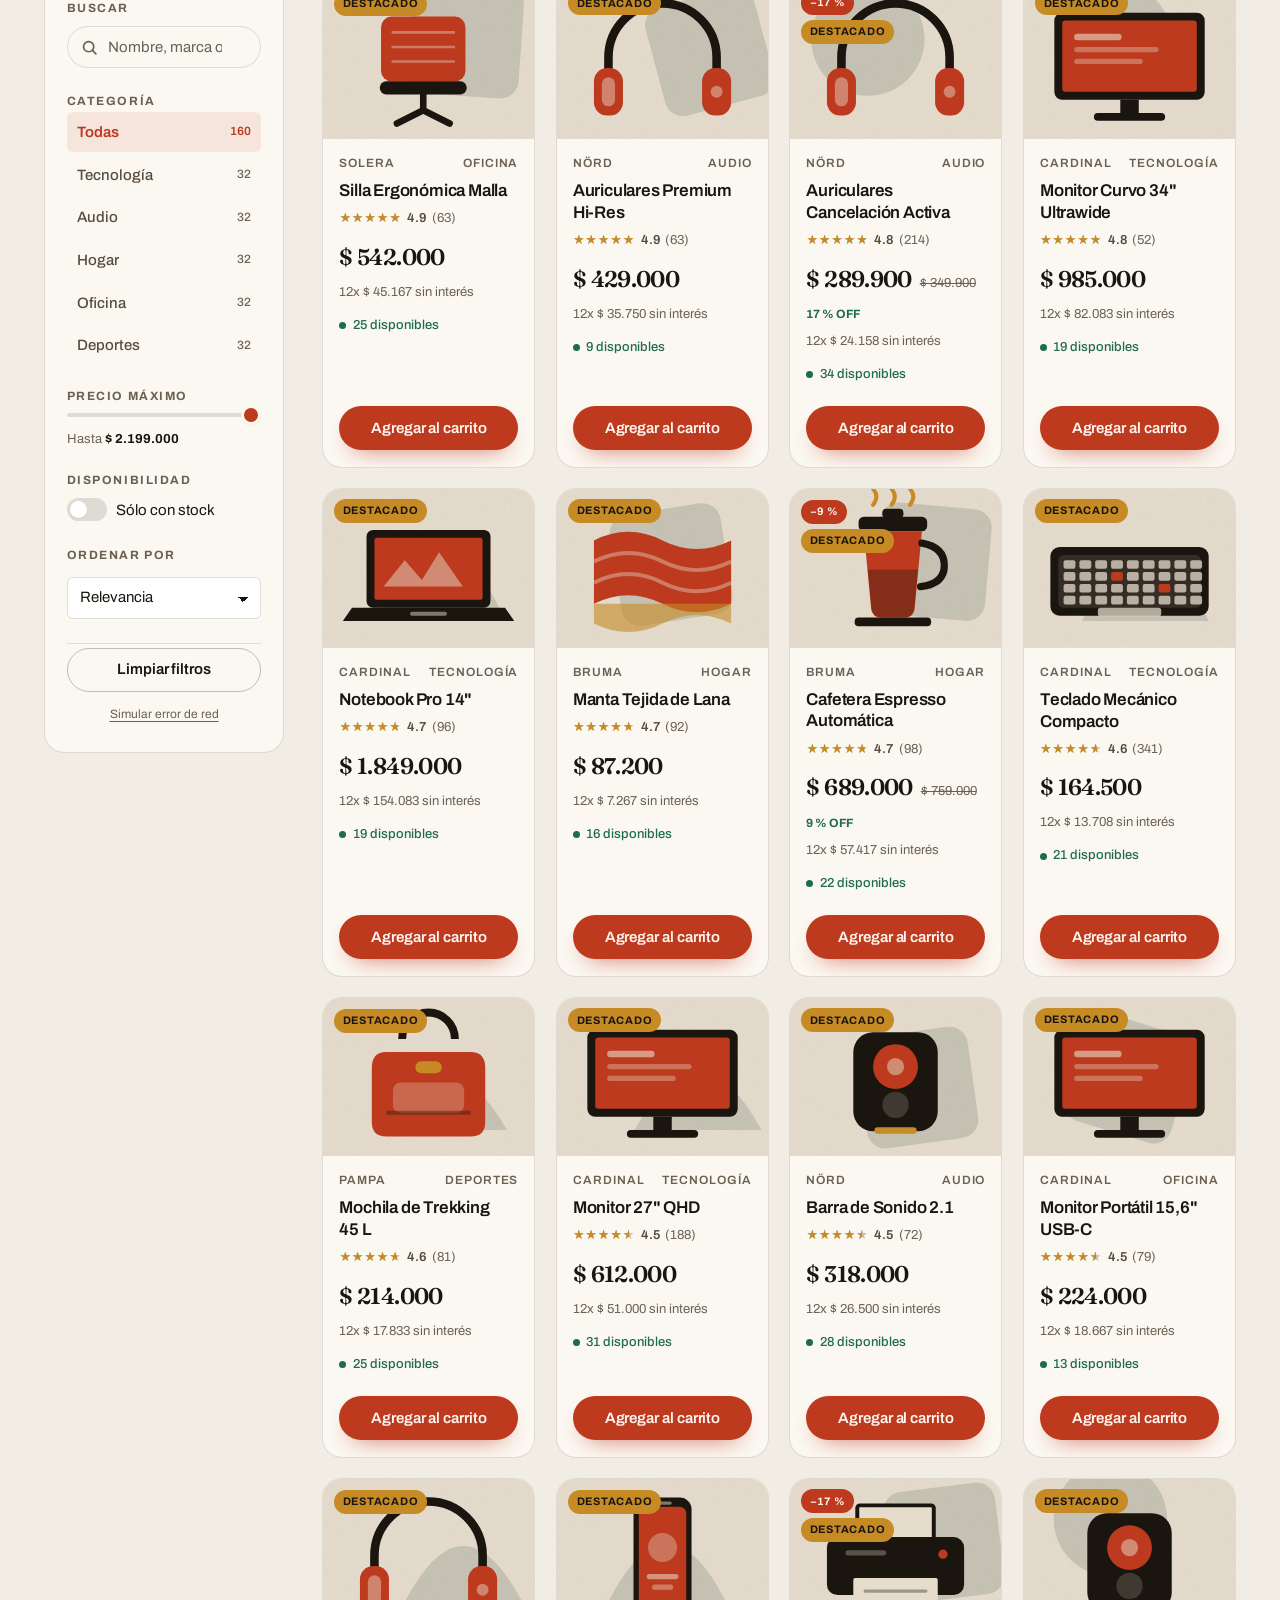
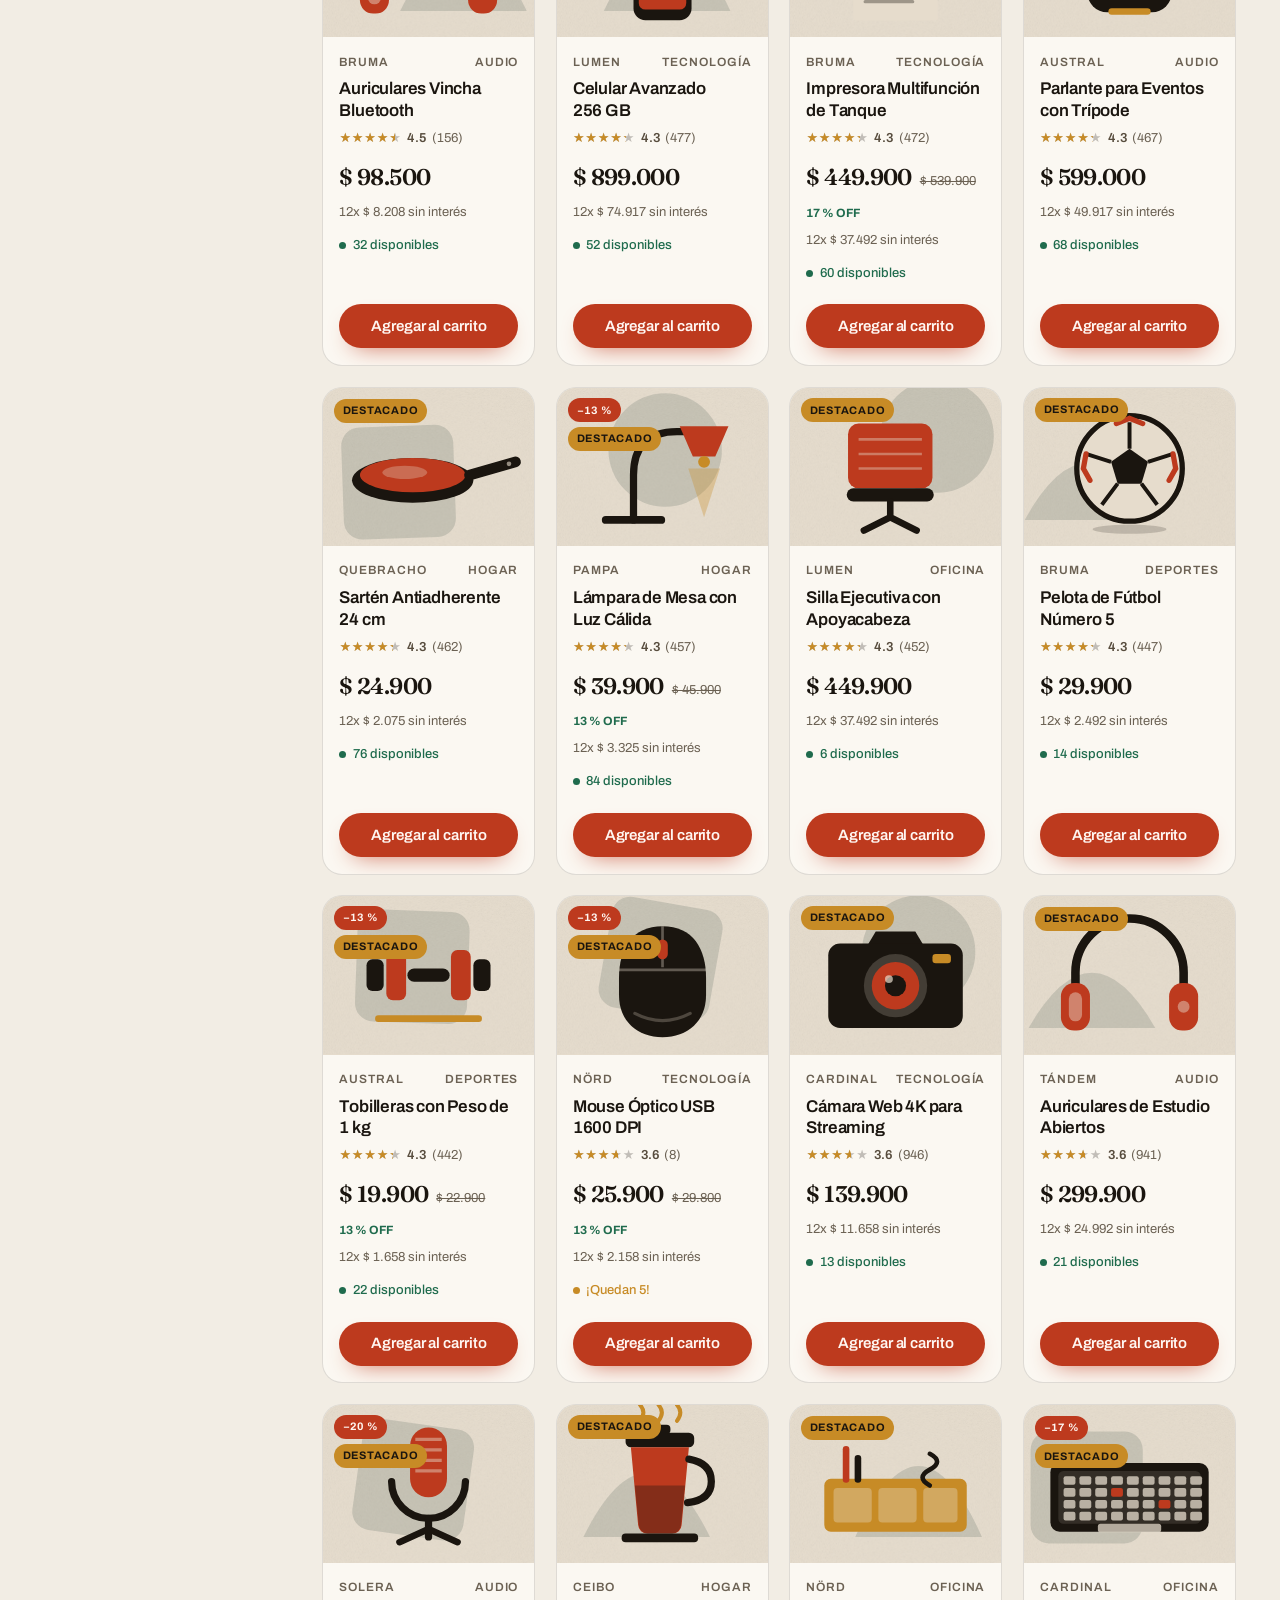
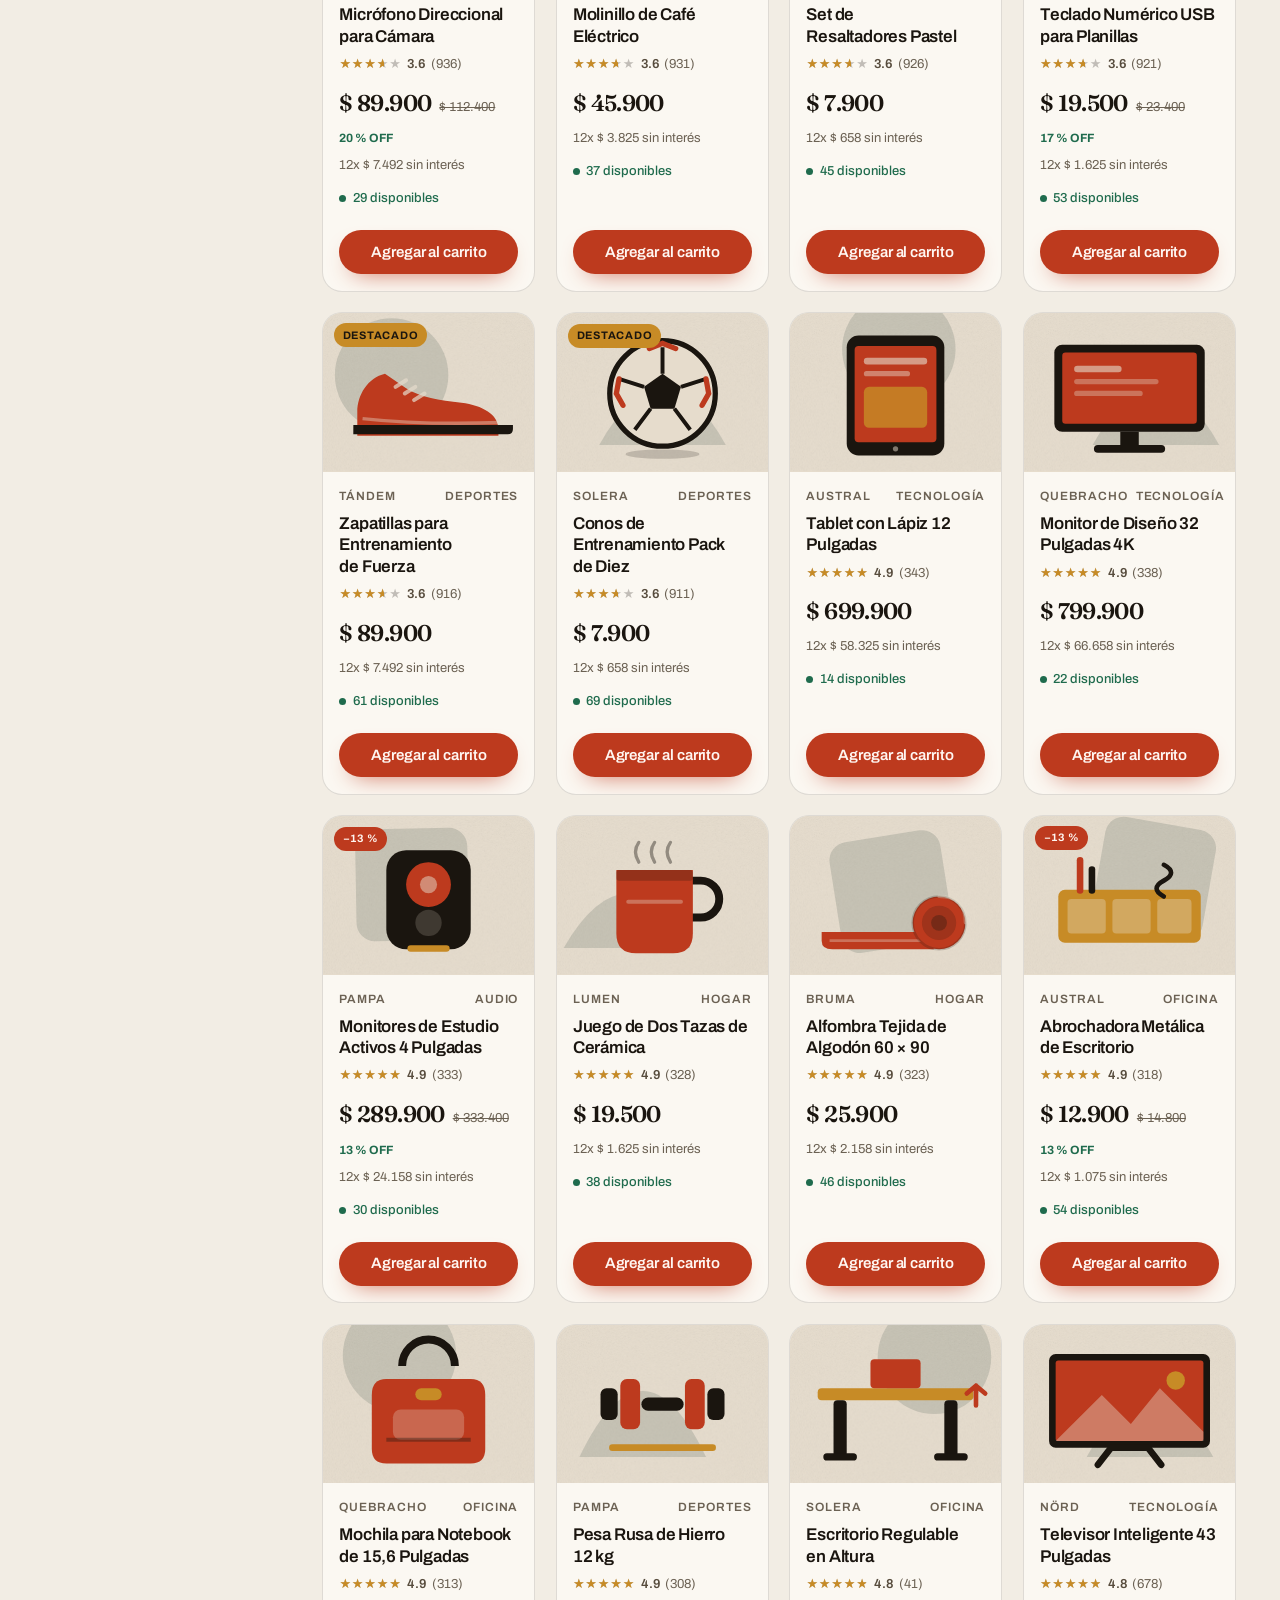
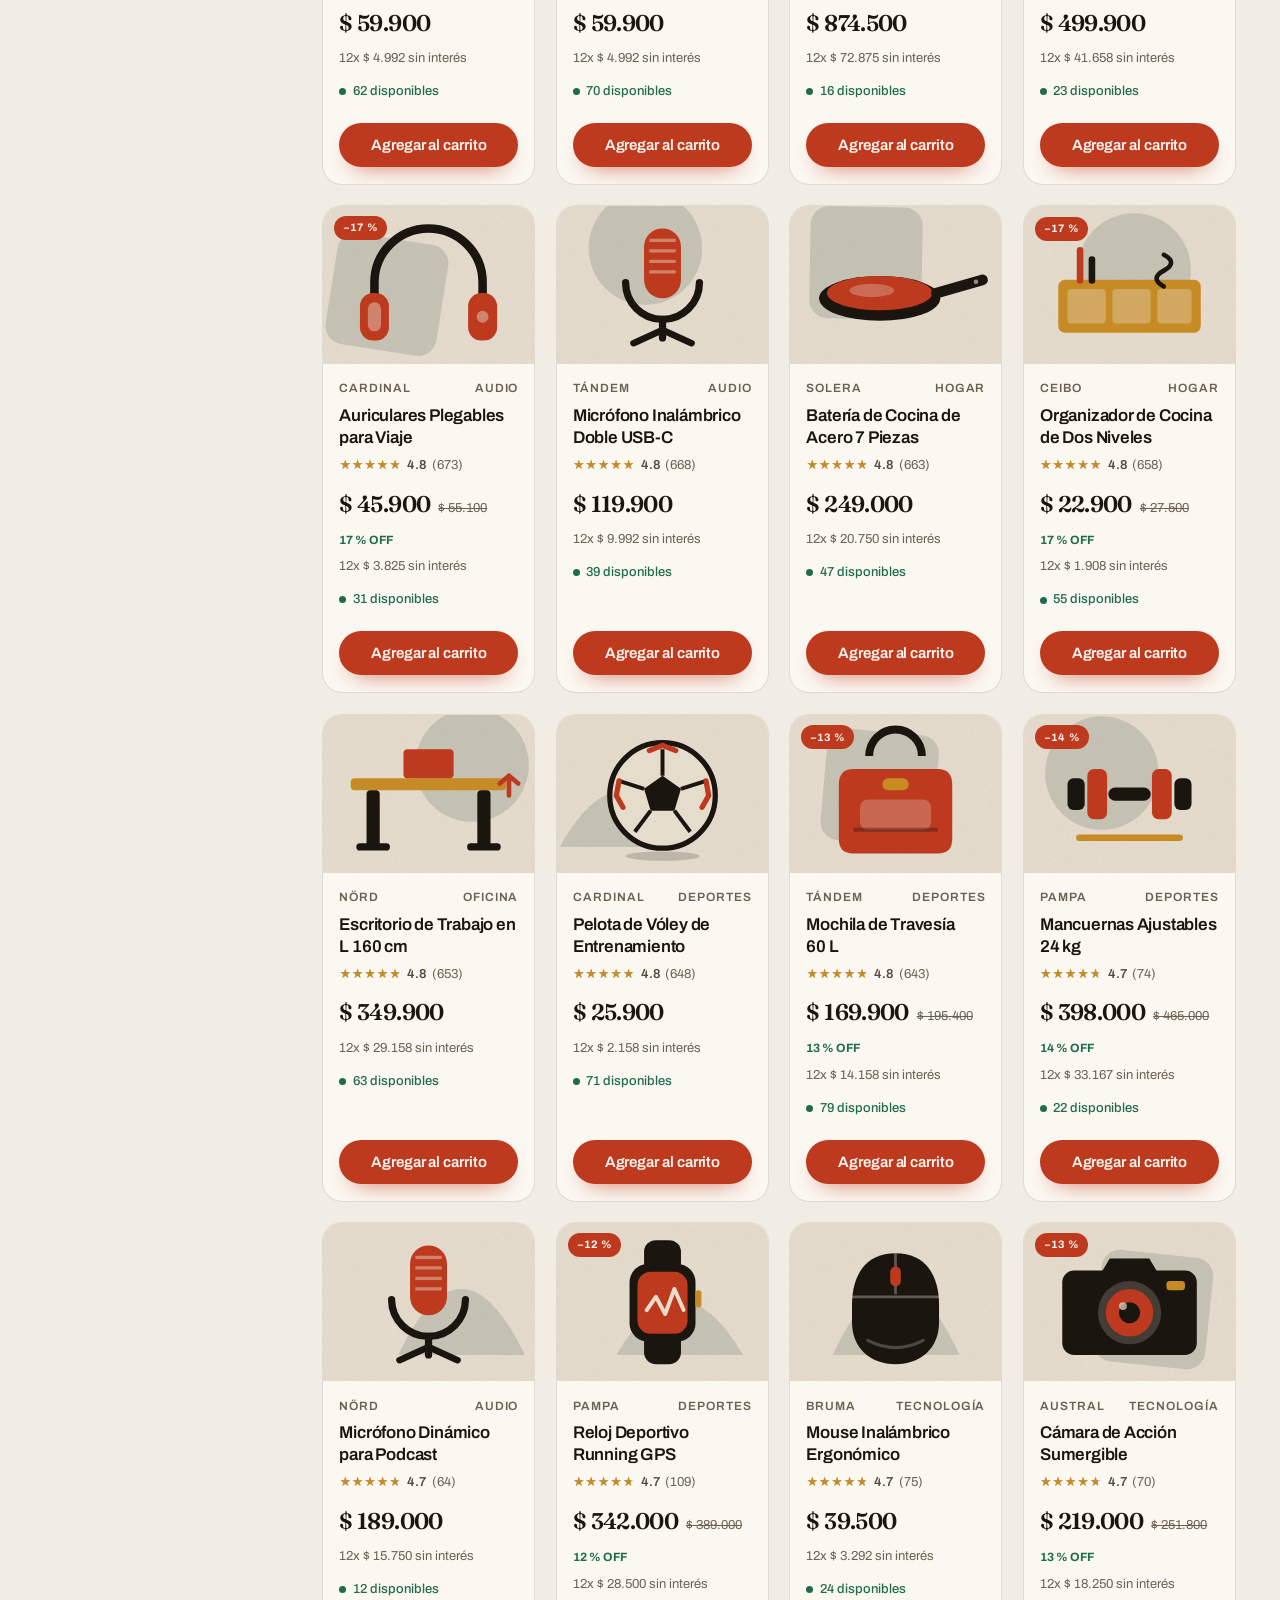
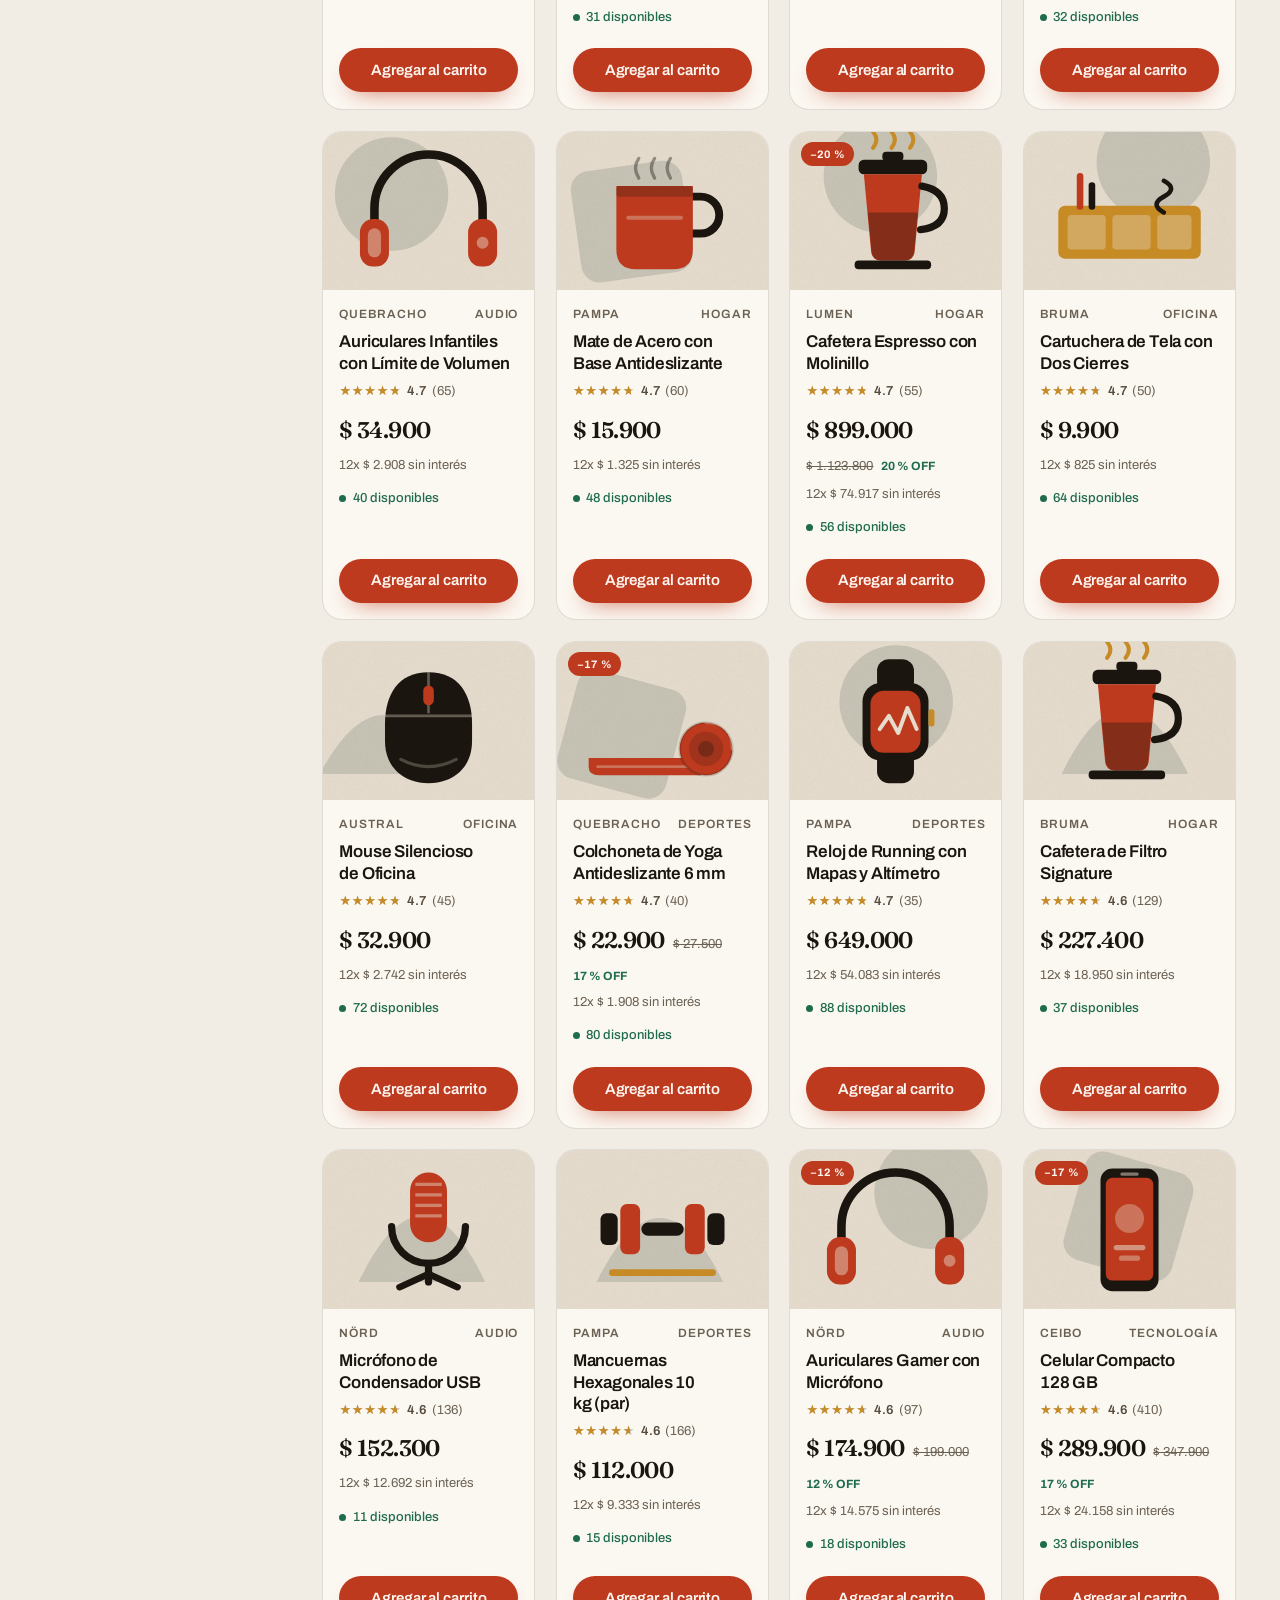
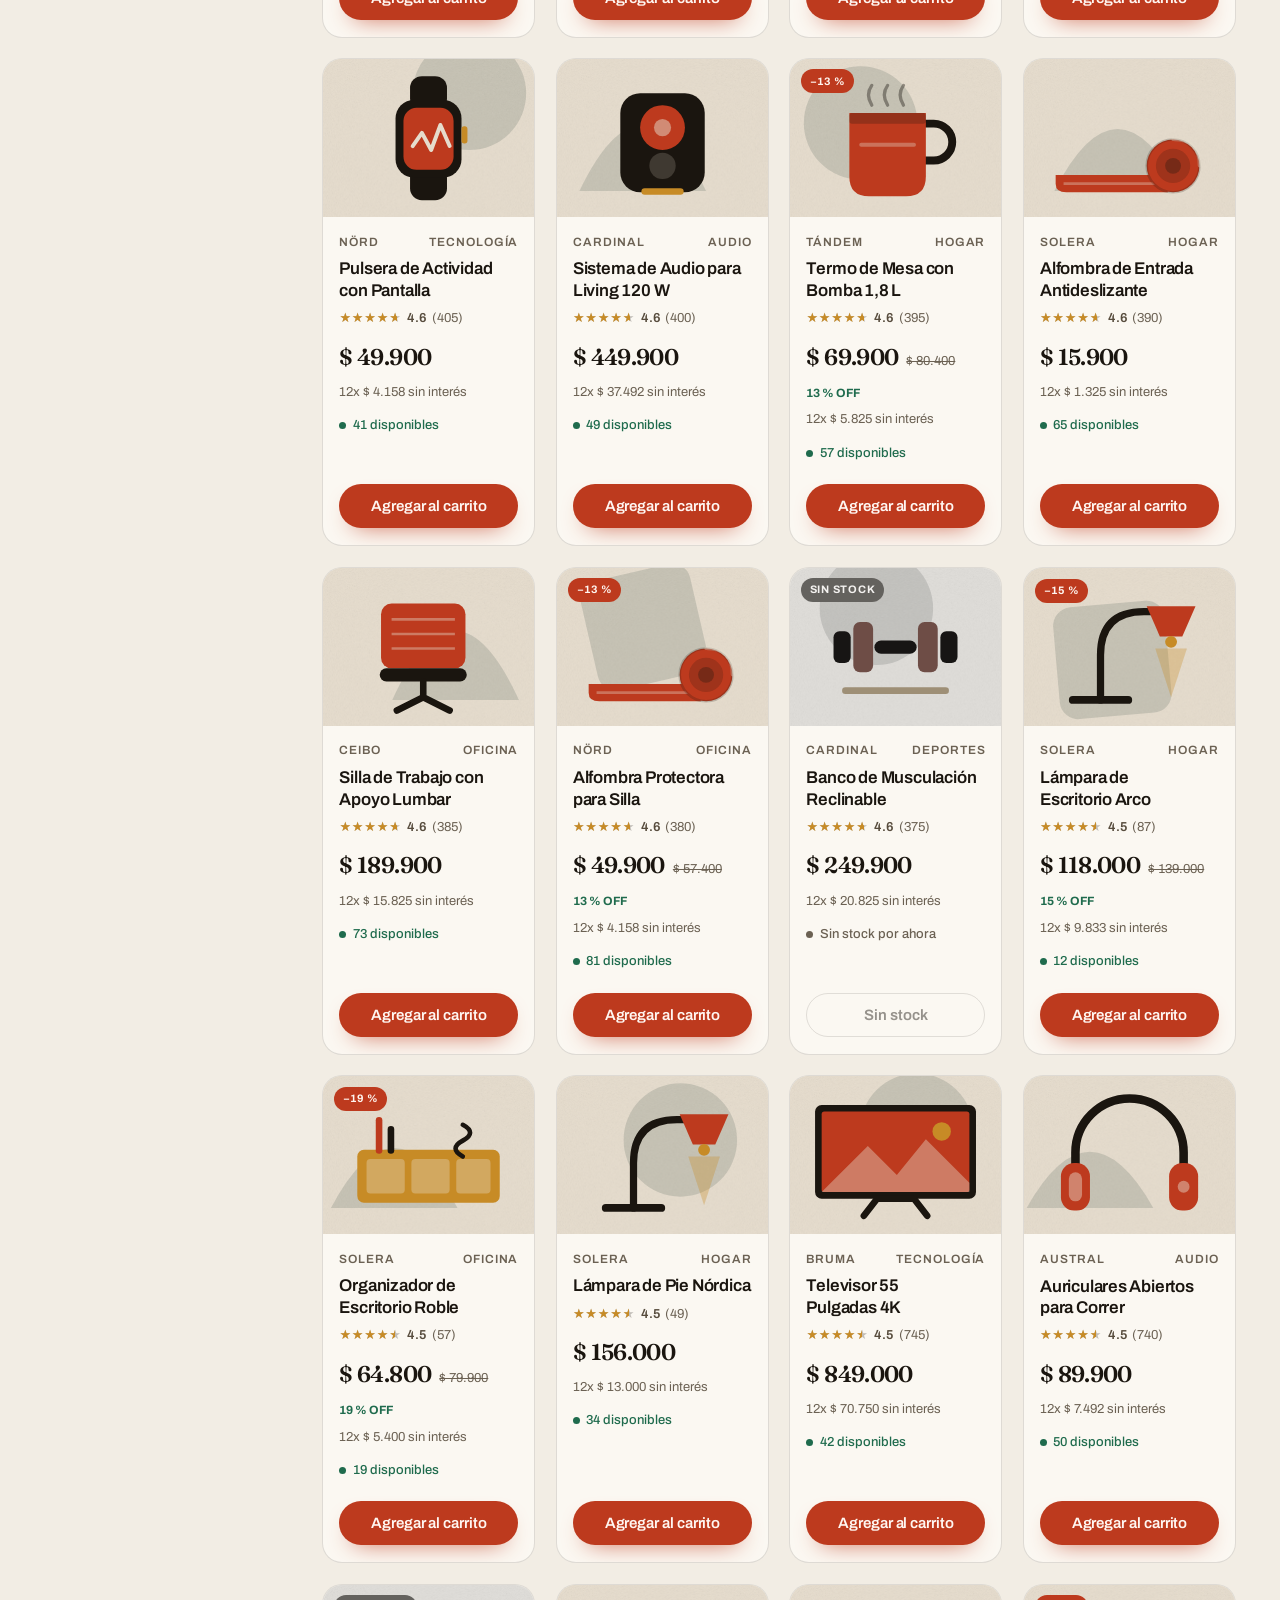
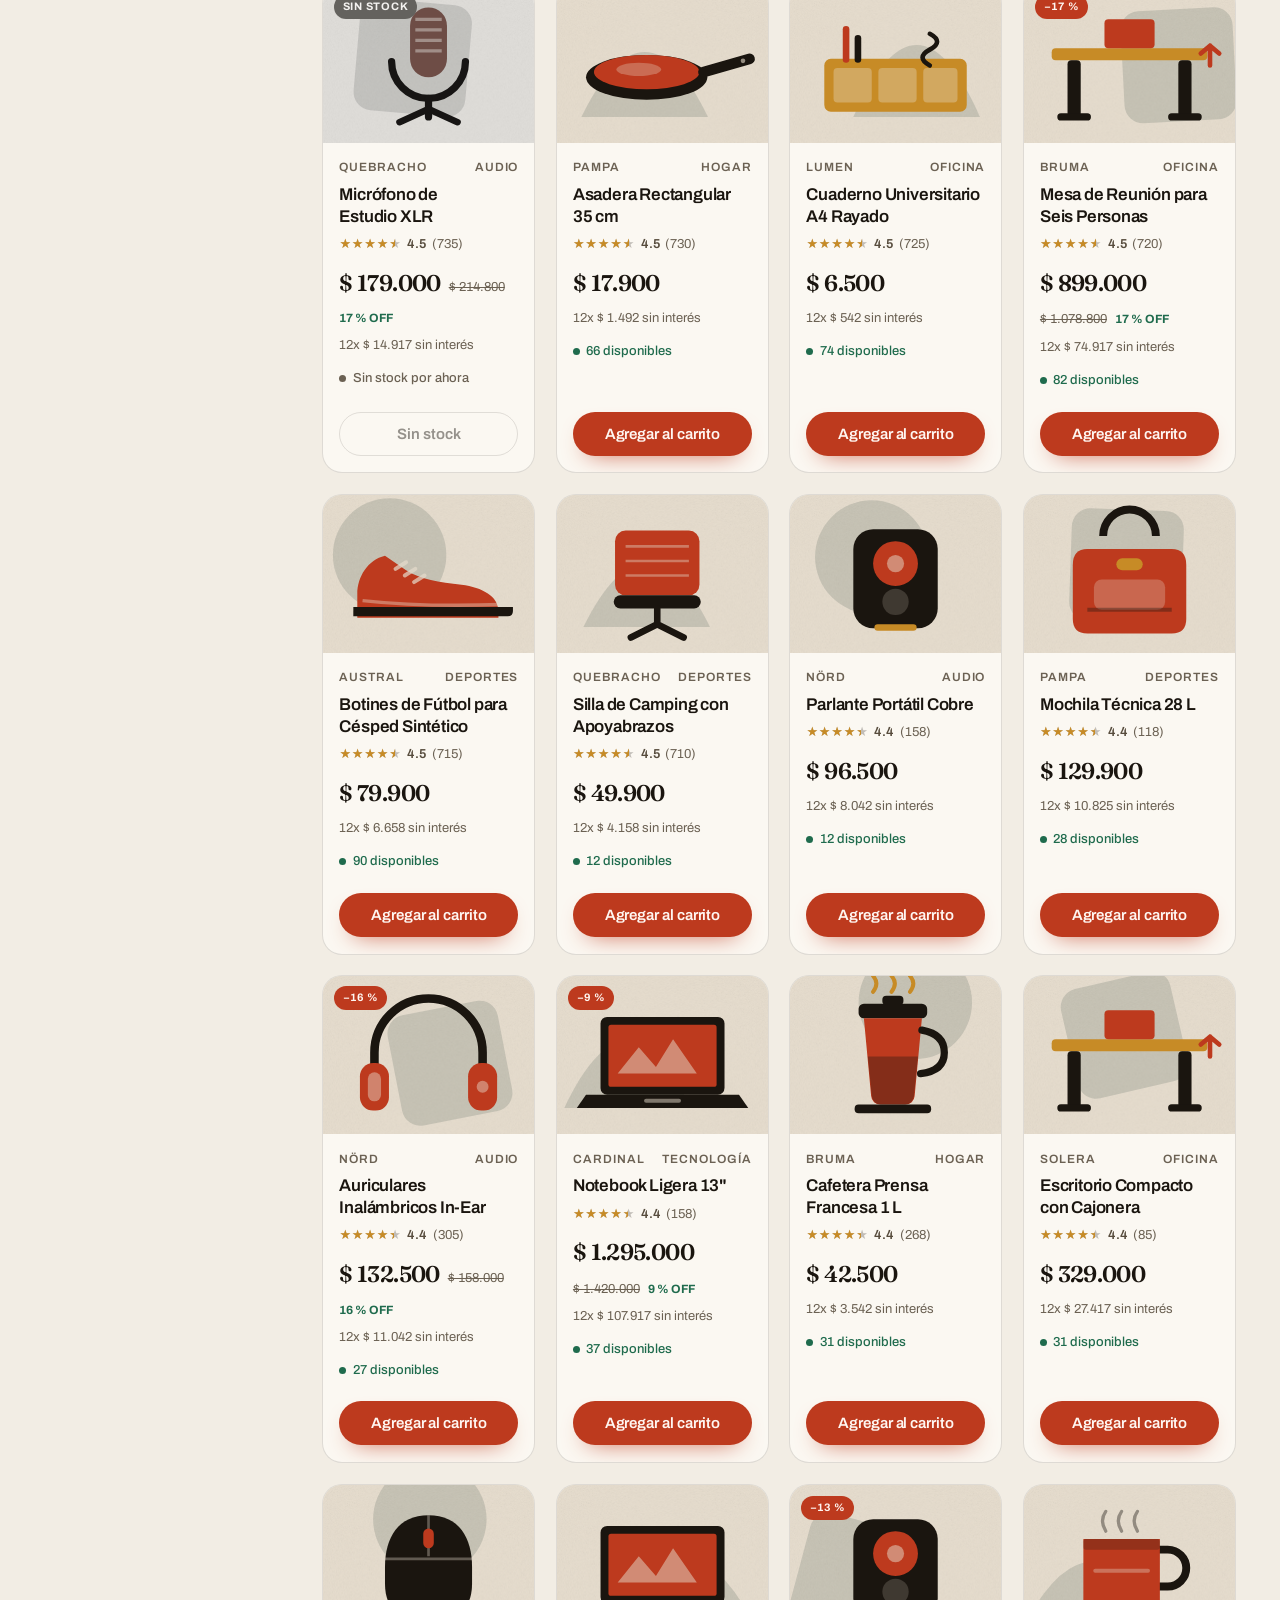
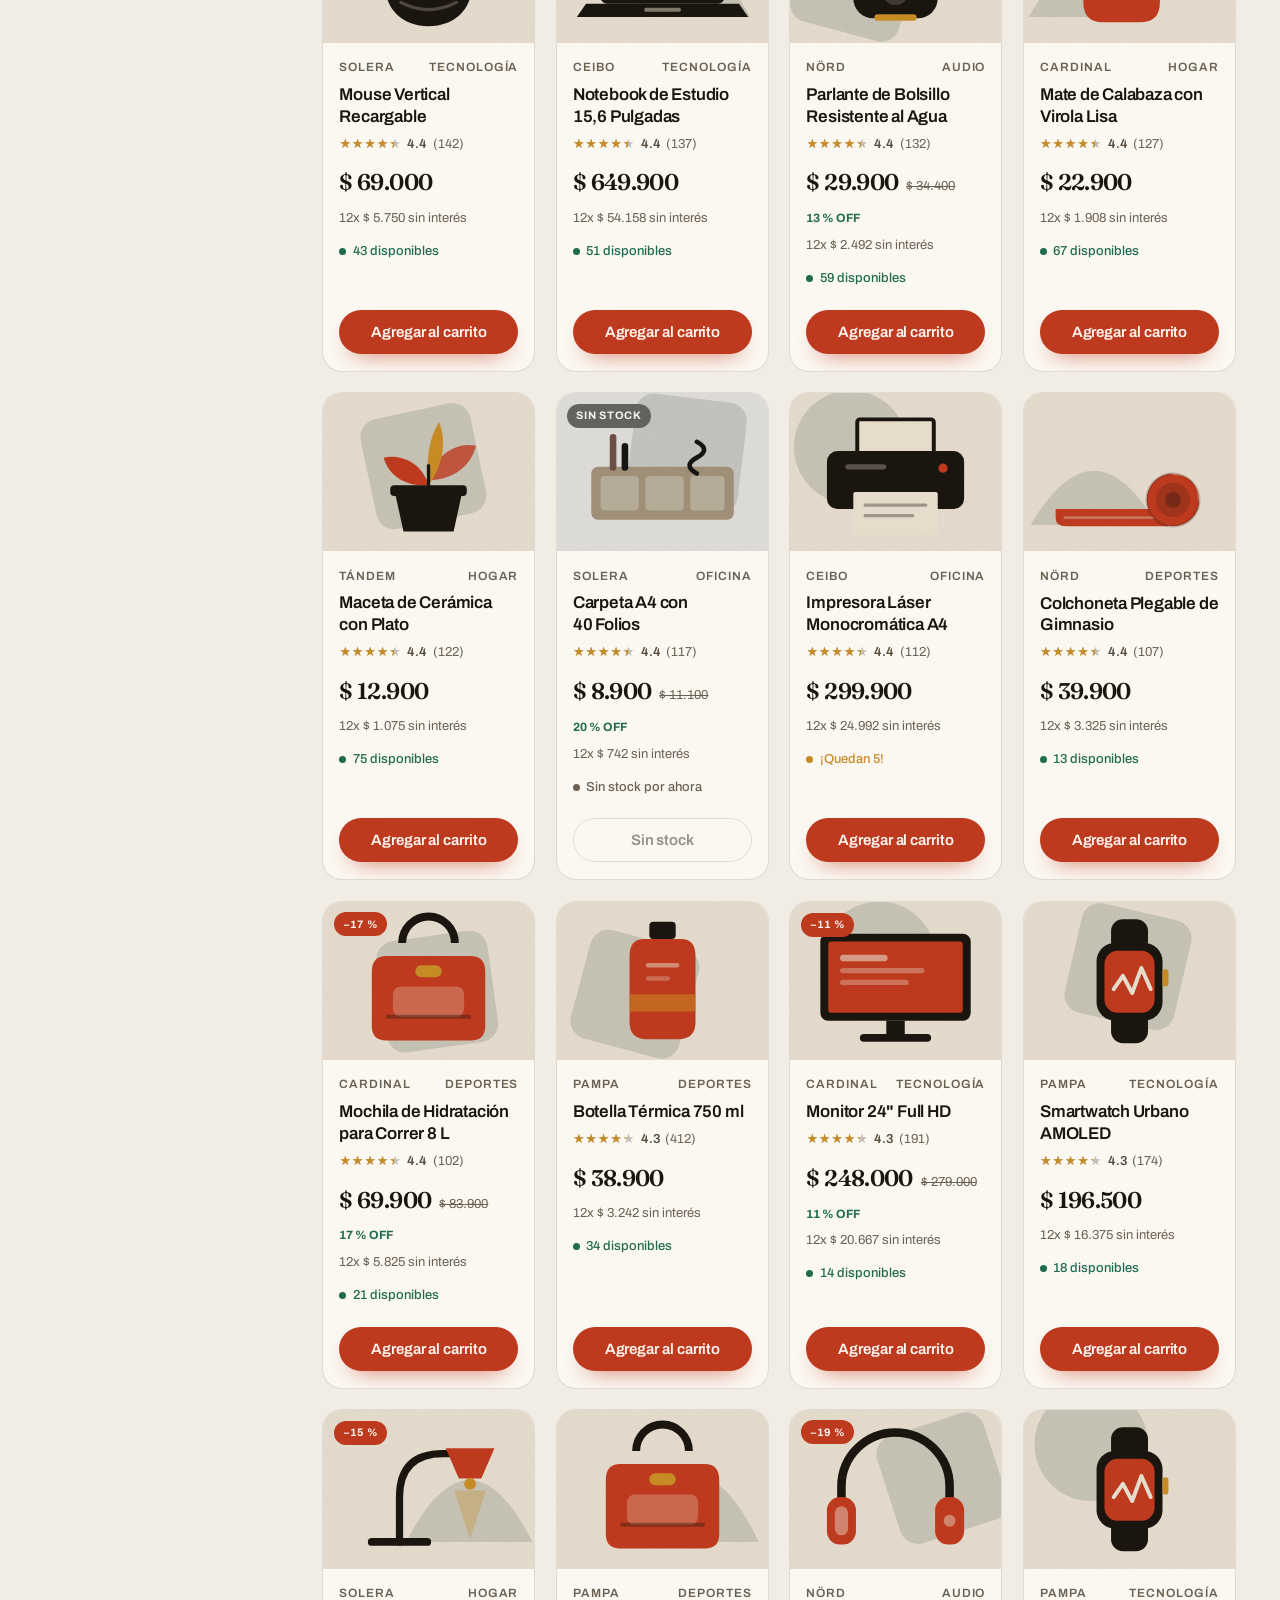
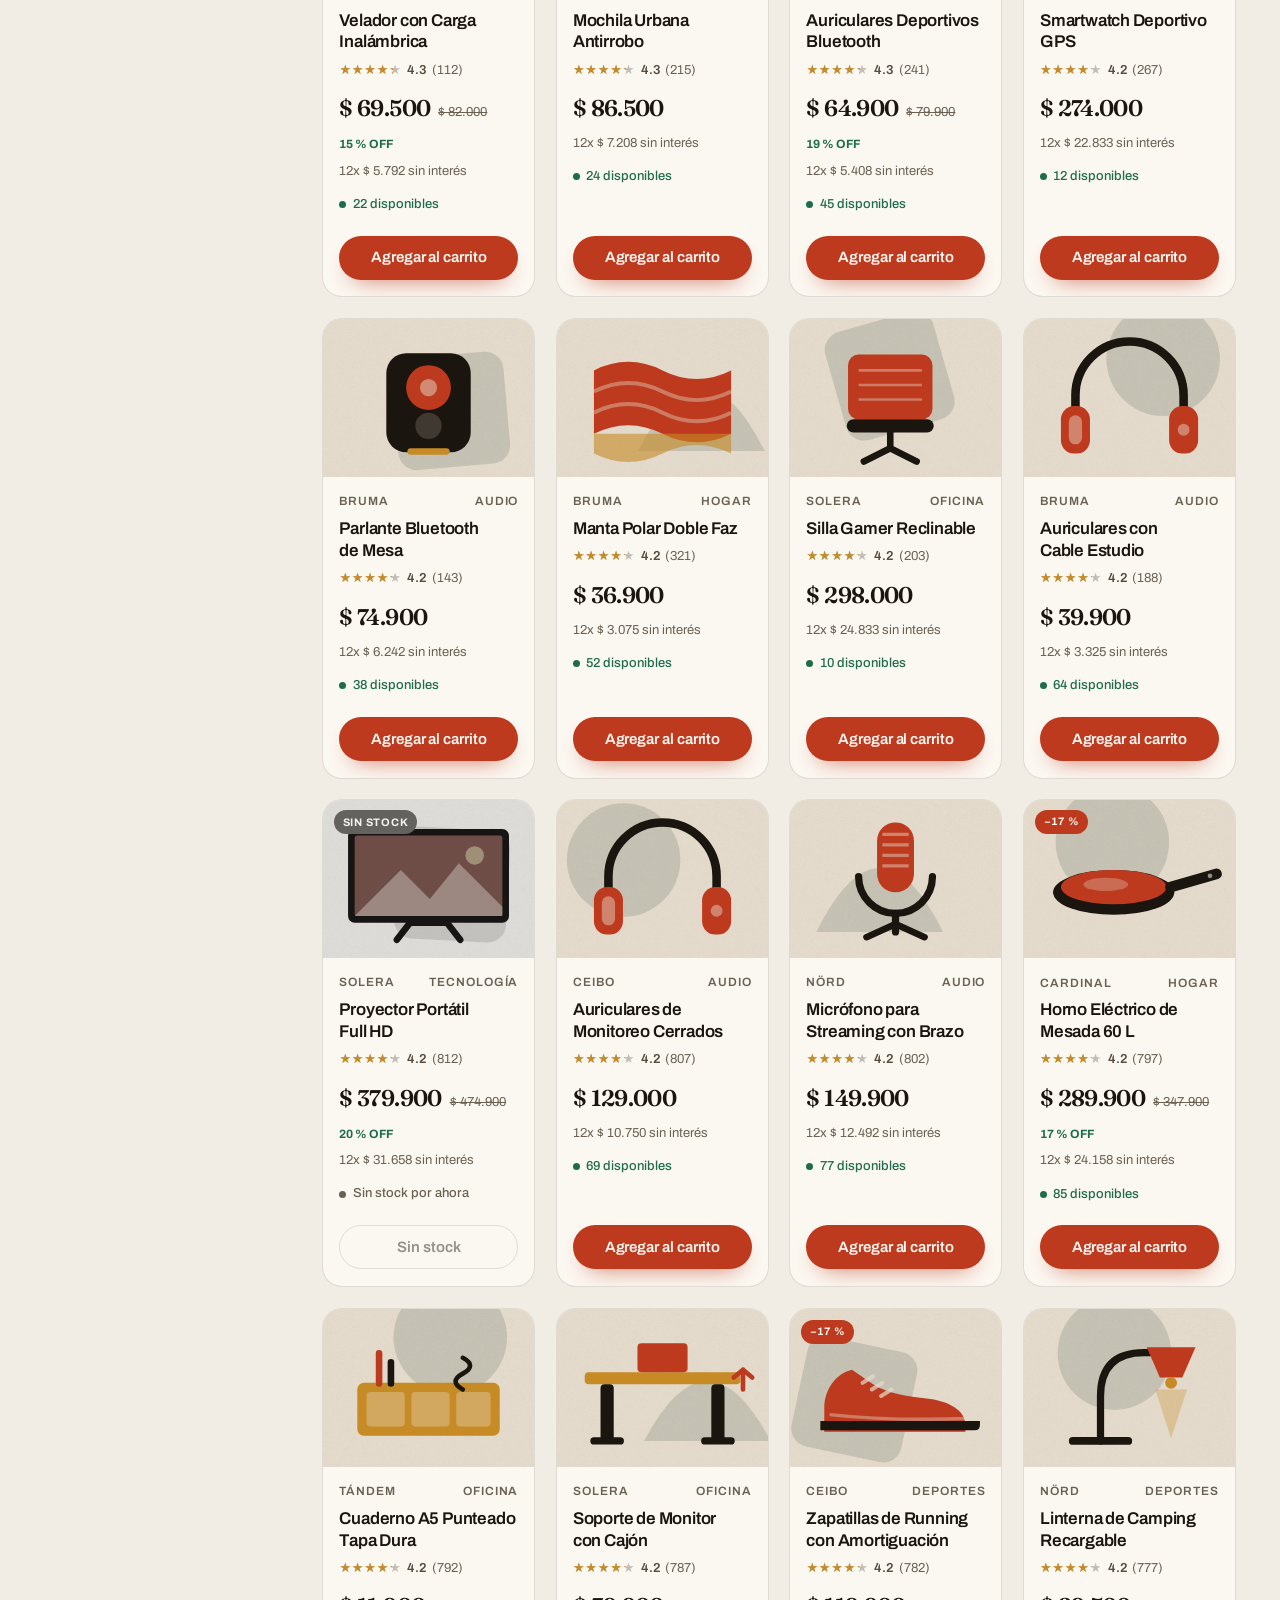
==== commit 043c2bd8: "feat(busqueda): mostrar un ejemplo para buscar con IA" ====
--- a/src/main/webapp/index.html
+++ b/src/main/webapp/index.html
@@ -68,13 +68,14 @@
         <span class="buscador__lupa" aria-hidden="true">
           <svg viewBox="0 0 20 20" focusable="false"><circle cx="9" cy="9" r="6" fill="none" stroke="currentColor" stroke-width="2"/><path d="m13.5 13.5 4 4" stroke="currentColor" stroke-width="2" stroke-linecap="round"/></svg>
         </span>
-        <input id="q-cabecera" type="search" name="q" placeholder="Buscá o pedí a la IA" autocomplete="off" data-buscador-input>
+        <input id="q-cabecera" type="search" name="q" placeholder="Buscá o pedí a la IA" autocomplete="off" aria-describedby="ayuda-buscador-ia" data-buscador-input>
         <button class="buscador__limpiar" type="button" hidden data-buscador-limpiar aria-label="Limpiar búsqueda">
           <svg viewBox="0 0 20 20" aria-hidden="true" focusable="false"><path d="m6 6 8 8M14 6l-8 8" stroke="currentColor" stroke-width="2" stroke-linecap="round"/></svg>
         </button>
         <button class="buscador__ia" type="button" data-buscador-ia aria-label="Buscar con IA" title="Buscar con IA: describí lo que querés (ej. auriculares baratos hasta 300 mil)">
           <svg viewBox="0 0 20 20" aria-hidden="true" focusable="false"><path d="M8 2.5 9.4 6.6 13.5 8 9.4 9.4 8 13.5 6.6 9.4 2.5 8 6.6 6.6Z" fill="currentColor"/><path d="M14.5 11 15.3 13.2 17.5 14 15.3 14.8 14.5 17 13.7 14.8 11.5 14 13.7 13.2Z" fill="currentColor"/></svg>
         </button>
+        <p id="ayuda-buscador-ia" class="buscador__ayuda">Describí qué buscás y tocá la varita. Ejemplo: auriculares con stock hasta $300.000.</p>
       </form>
 
       <div class="cabecera__acciones">
--- a/src/main/webapp/assets/css/styles.css
+++ b/src/main/webapp/assets/css/styles.css
@@ -584,6 +584,21 @@
 .buscador__ia:hover { background: var(--acento-hover); transform: scale(1.06); }
 .buscador__ia:focus-visible { outline: 2px solid var(--acento); outline-offset: 2px; }
 .buscador__ia svg { width: 17px; height: 17px; }
+.buscador__ayuda {
+  display: none;
+  position: absolute;
+  top: calc(100% + 0.35rem);
+  inset-inline: 0;
+  z-index: 1;
+  padding: 0.5rem 0.75rem;
+  border: 1px solid var(--borde);
+  border-radius: var(--radio);
+  background: var(--superficie);
+  color: var(--tinta-2);
+  box-shadow: var(--sombra-1);
+  font-size: var(--t-sm);
+}
+.buscador--cabecera:focus-within .buscador__ayuda { display: block; }
 .buscador__ia[aria-busy='true'] { cursor: progress; }
 .buscador__ia[aria-busy='true'] svg { animation: varita 0.9s linear infinite; }
 @keyframes varita { to { transform: rotate(360deg); } }
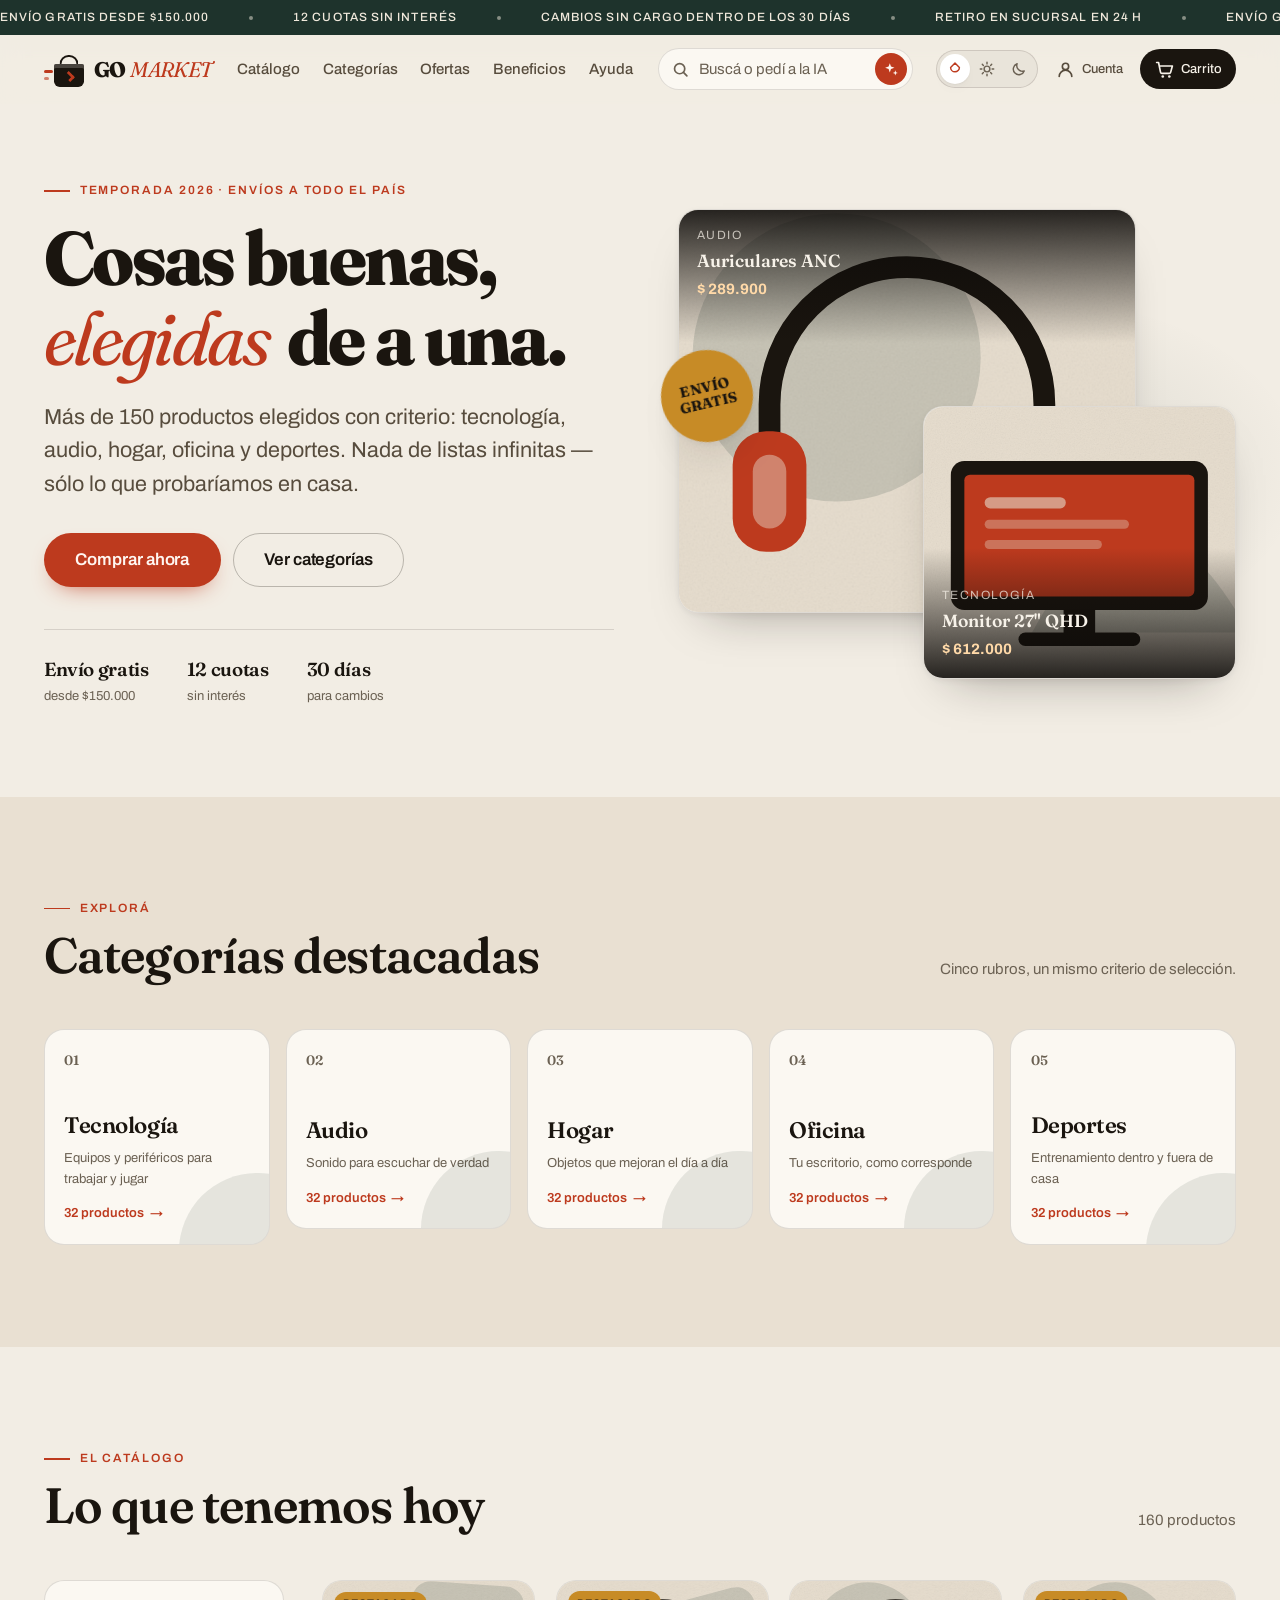
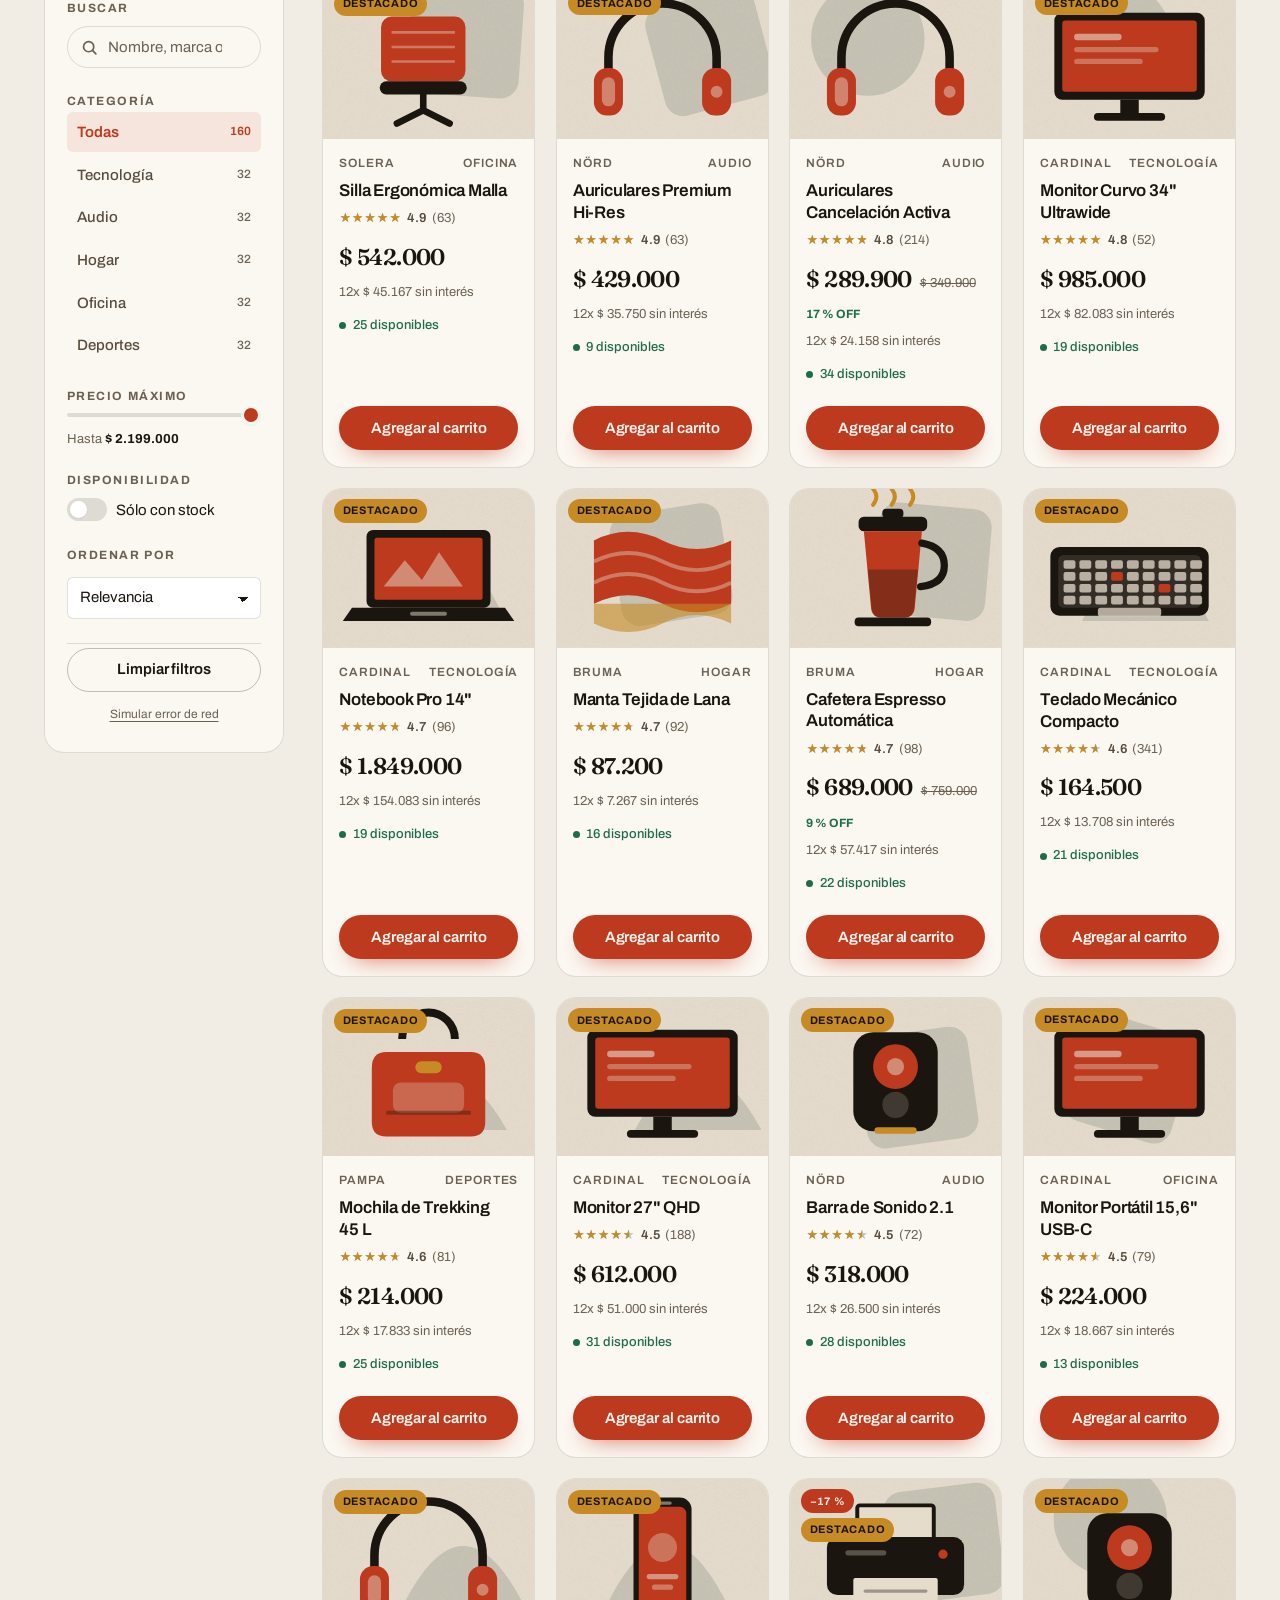
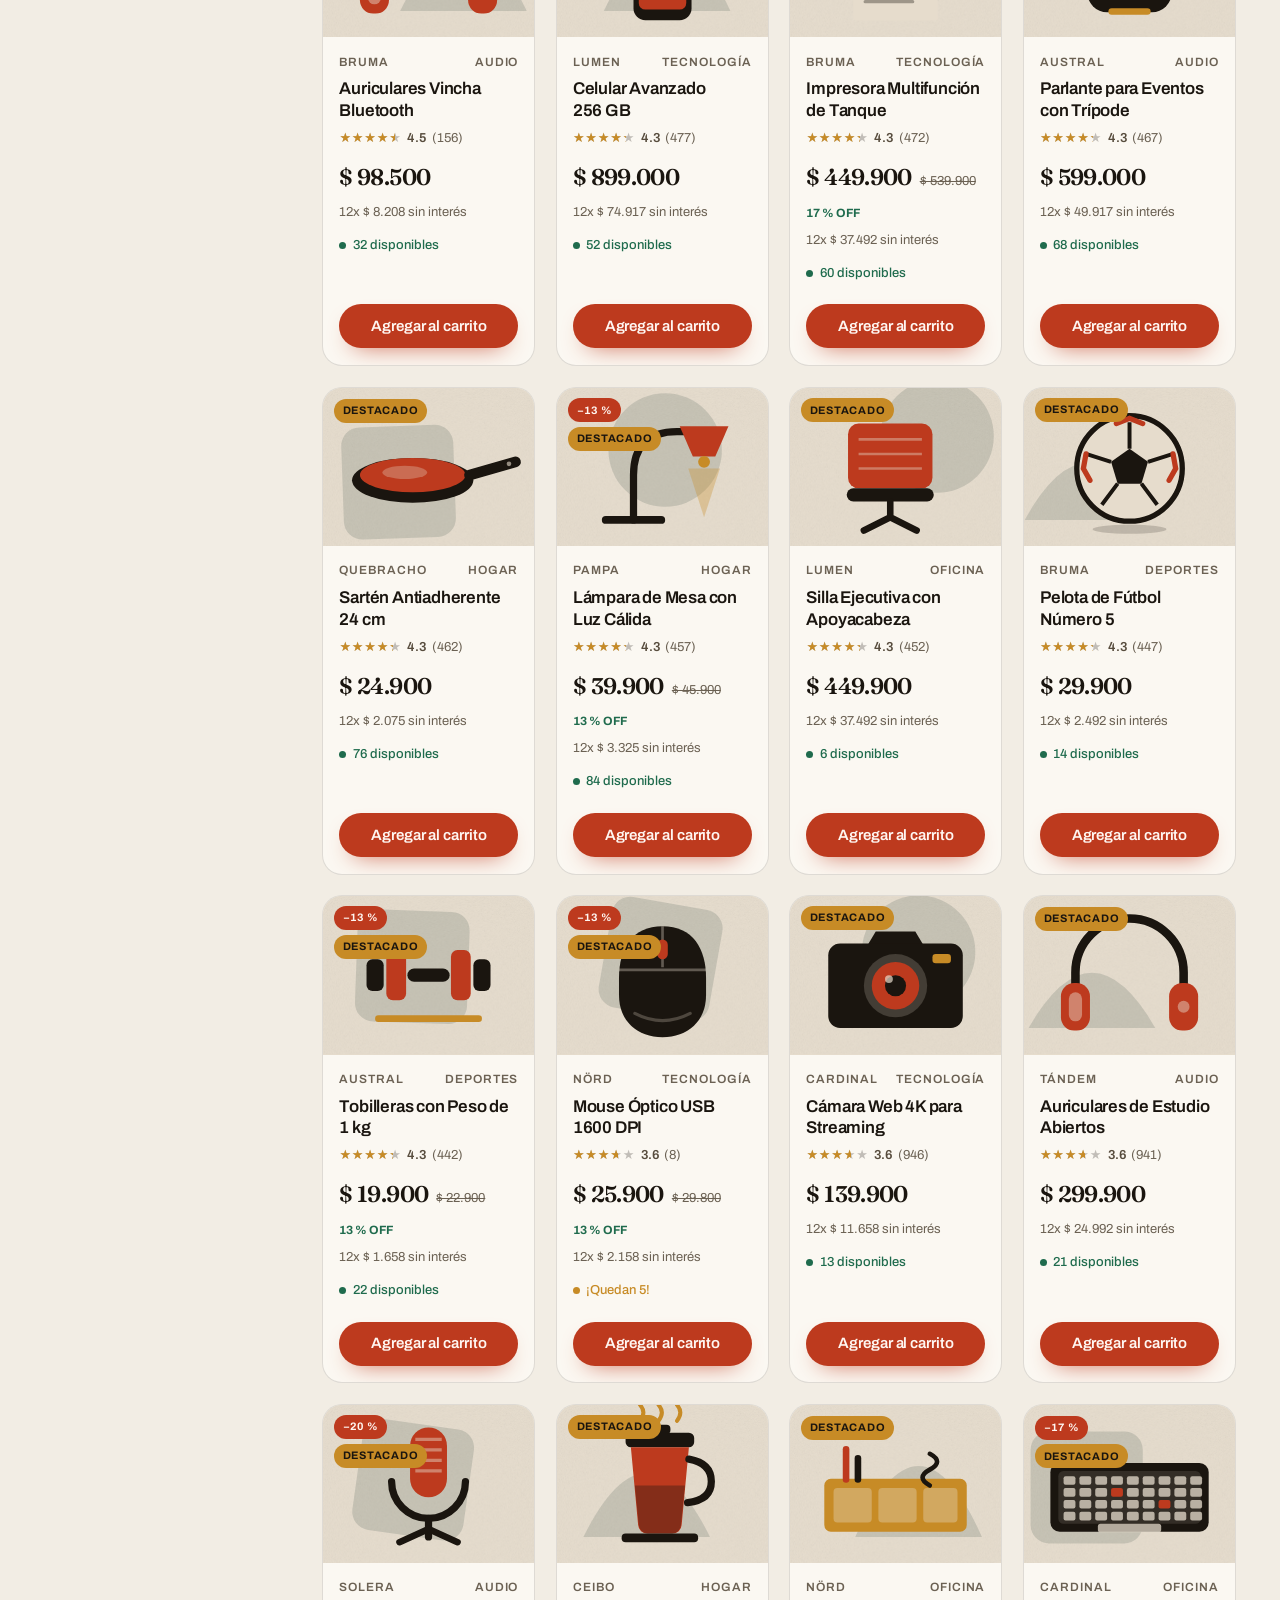
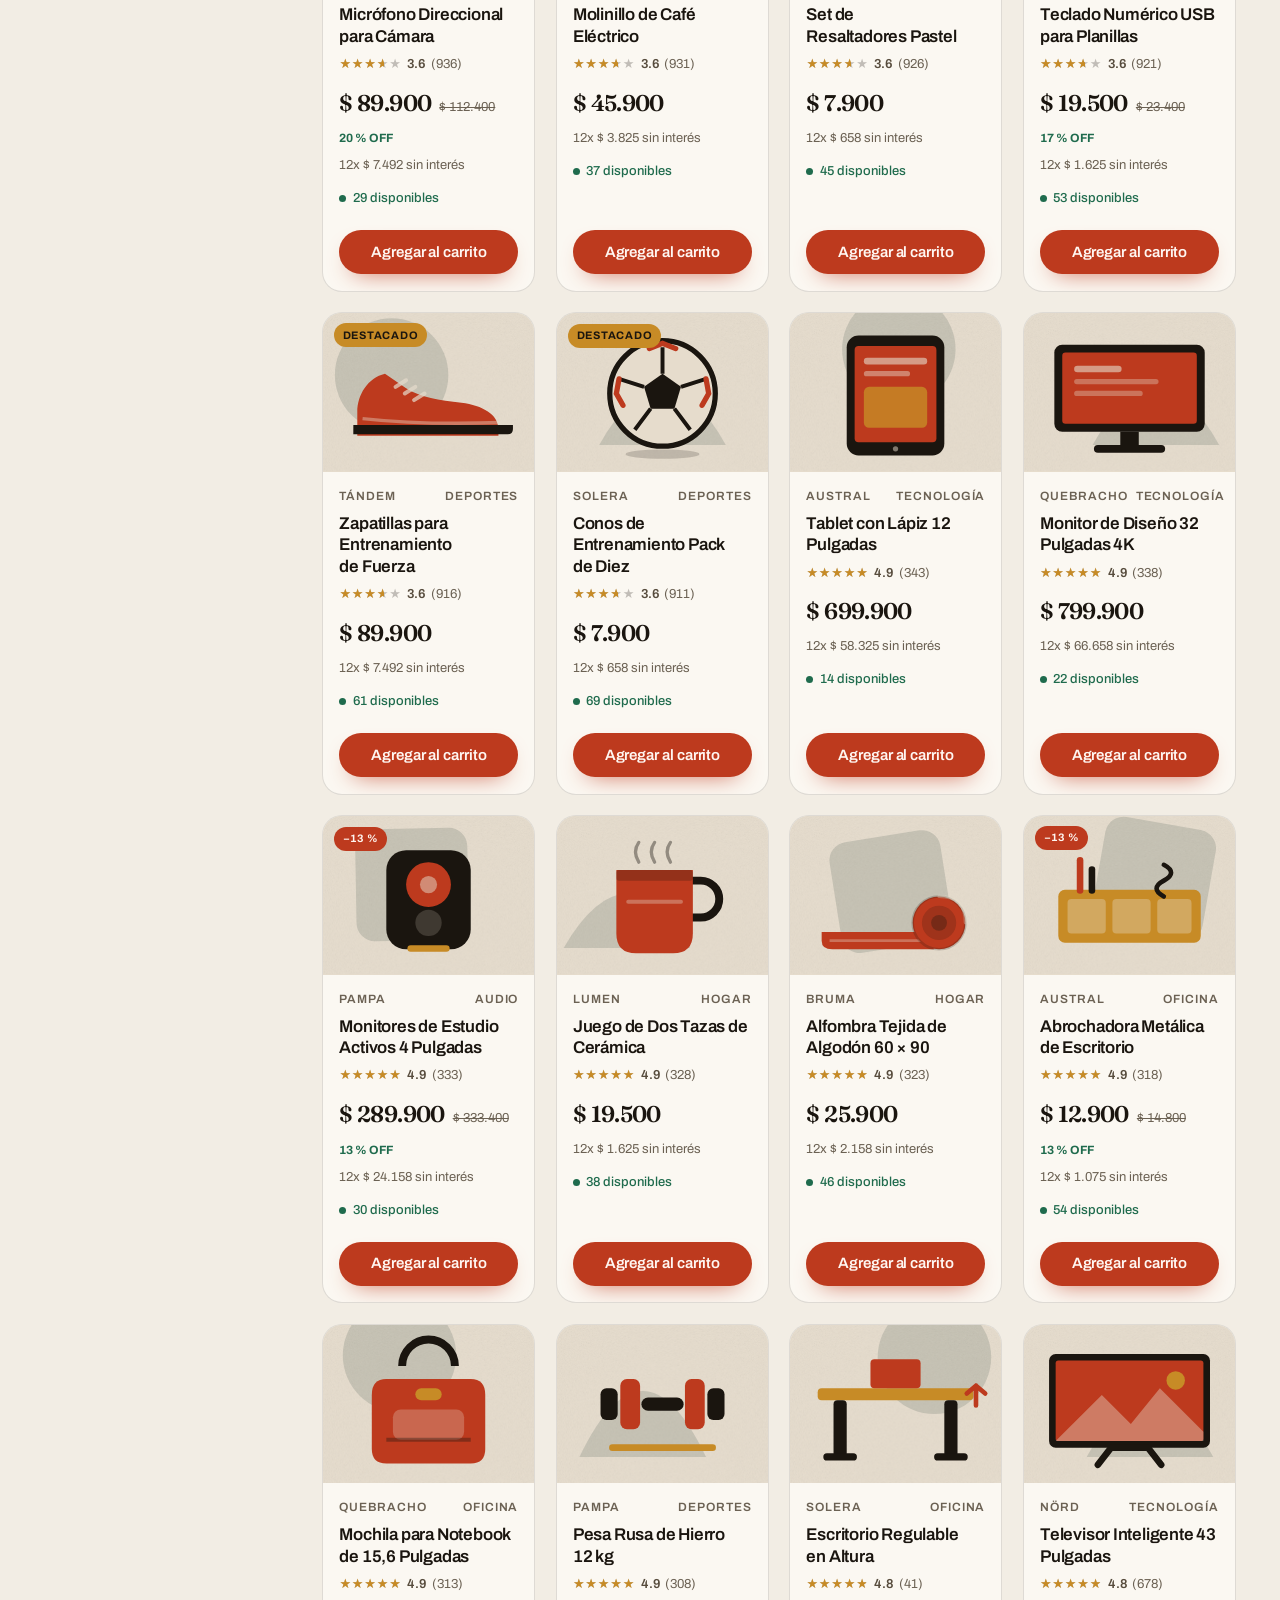
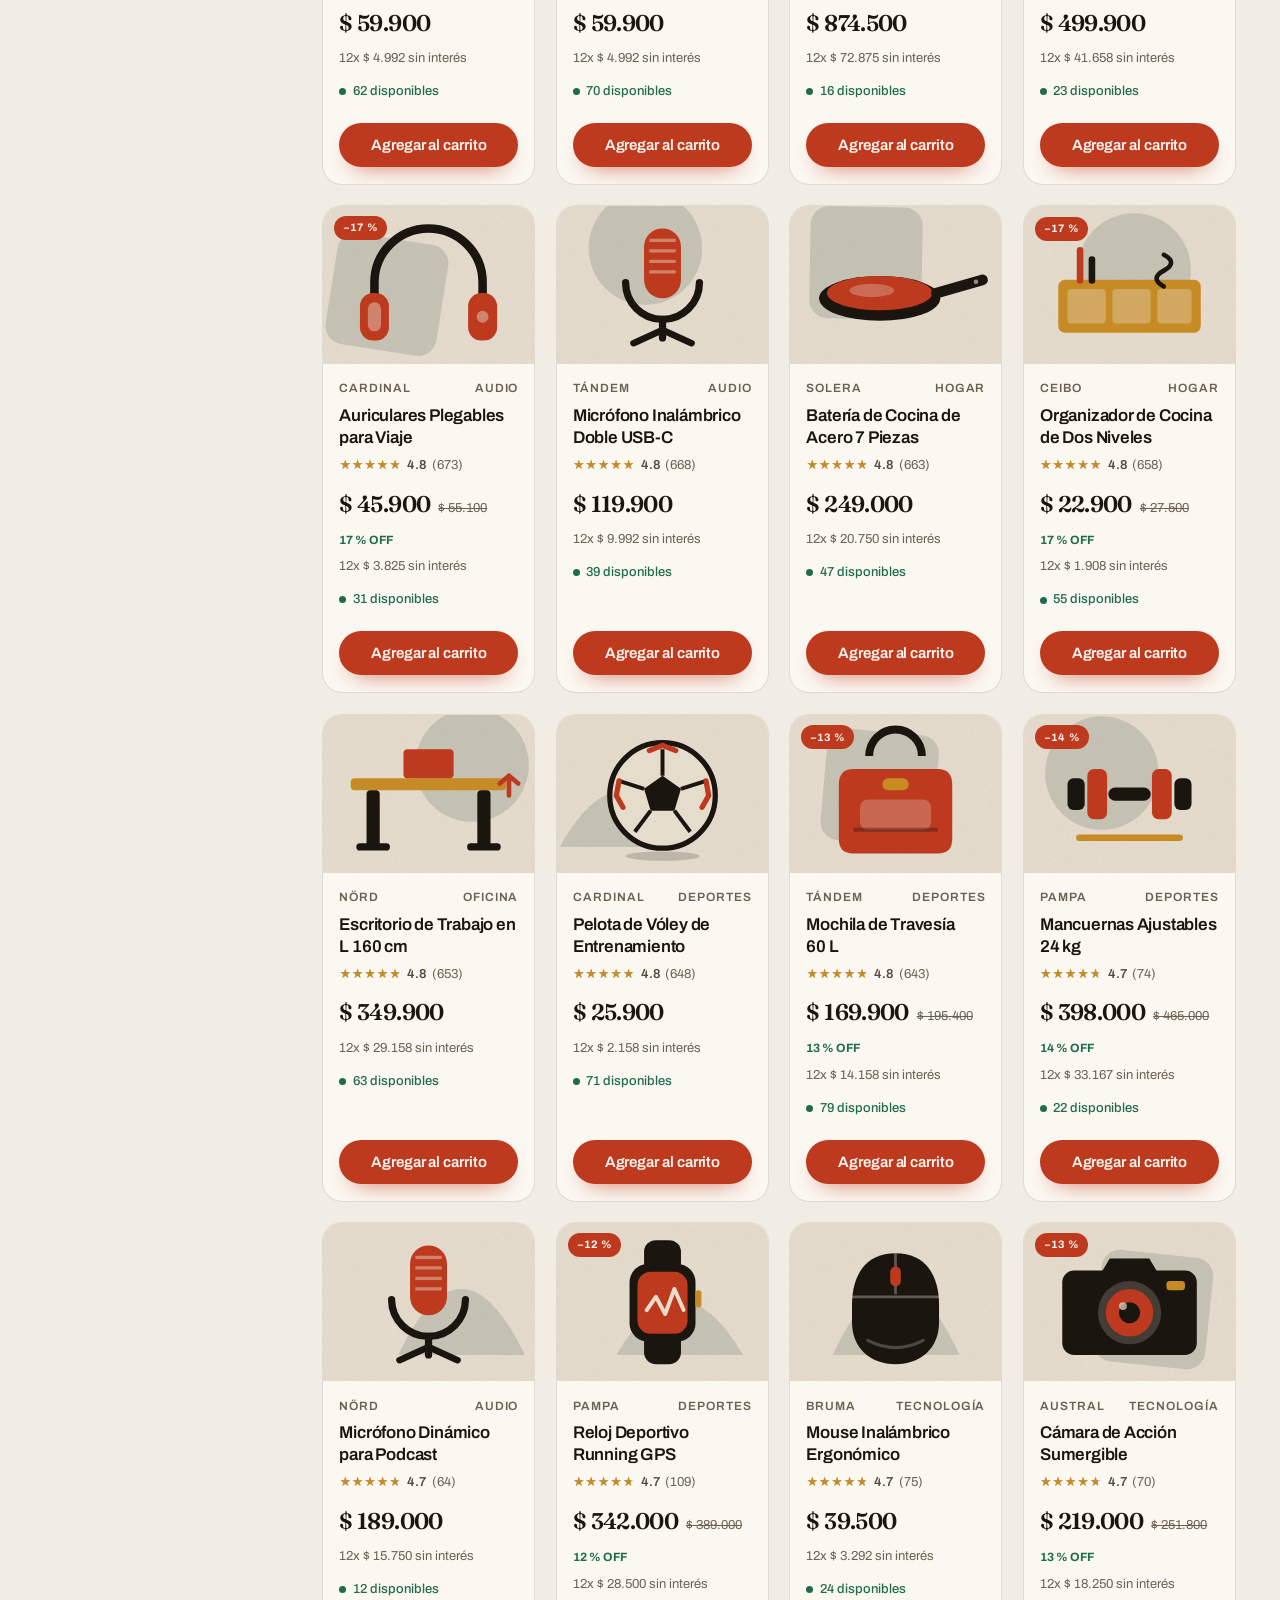
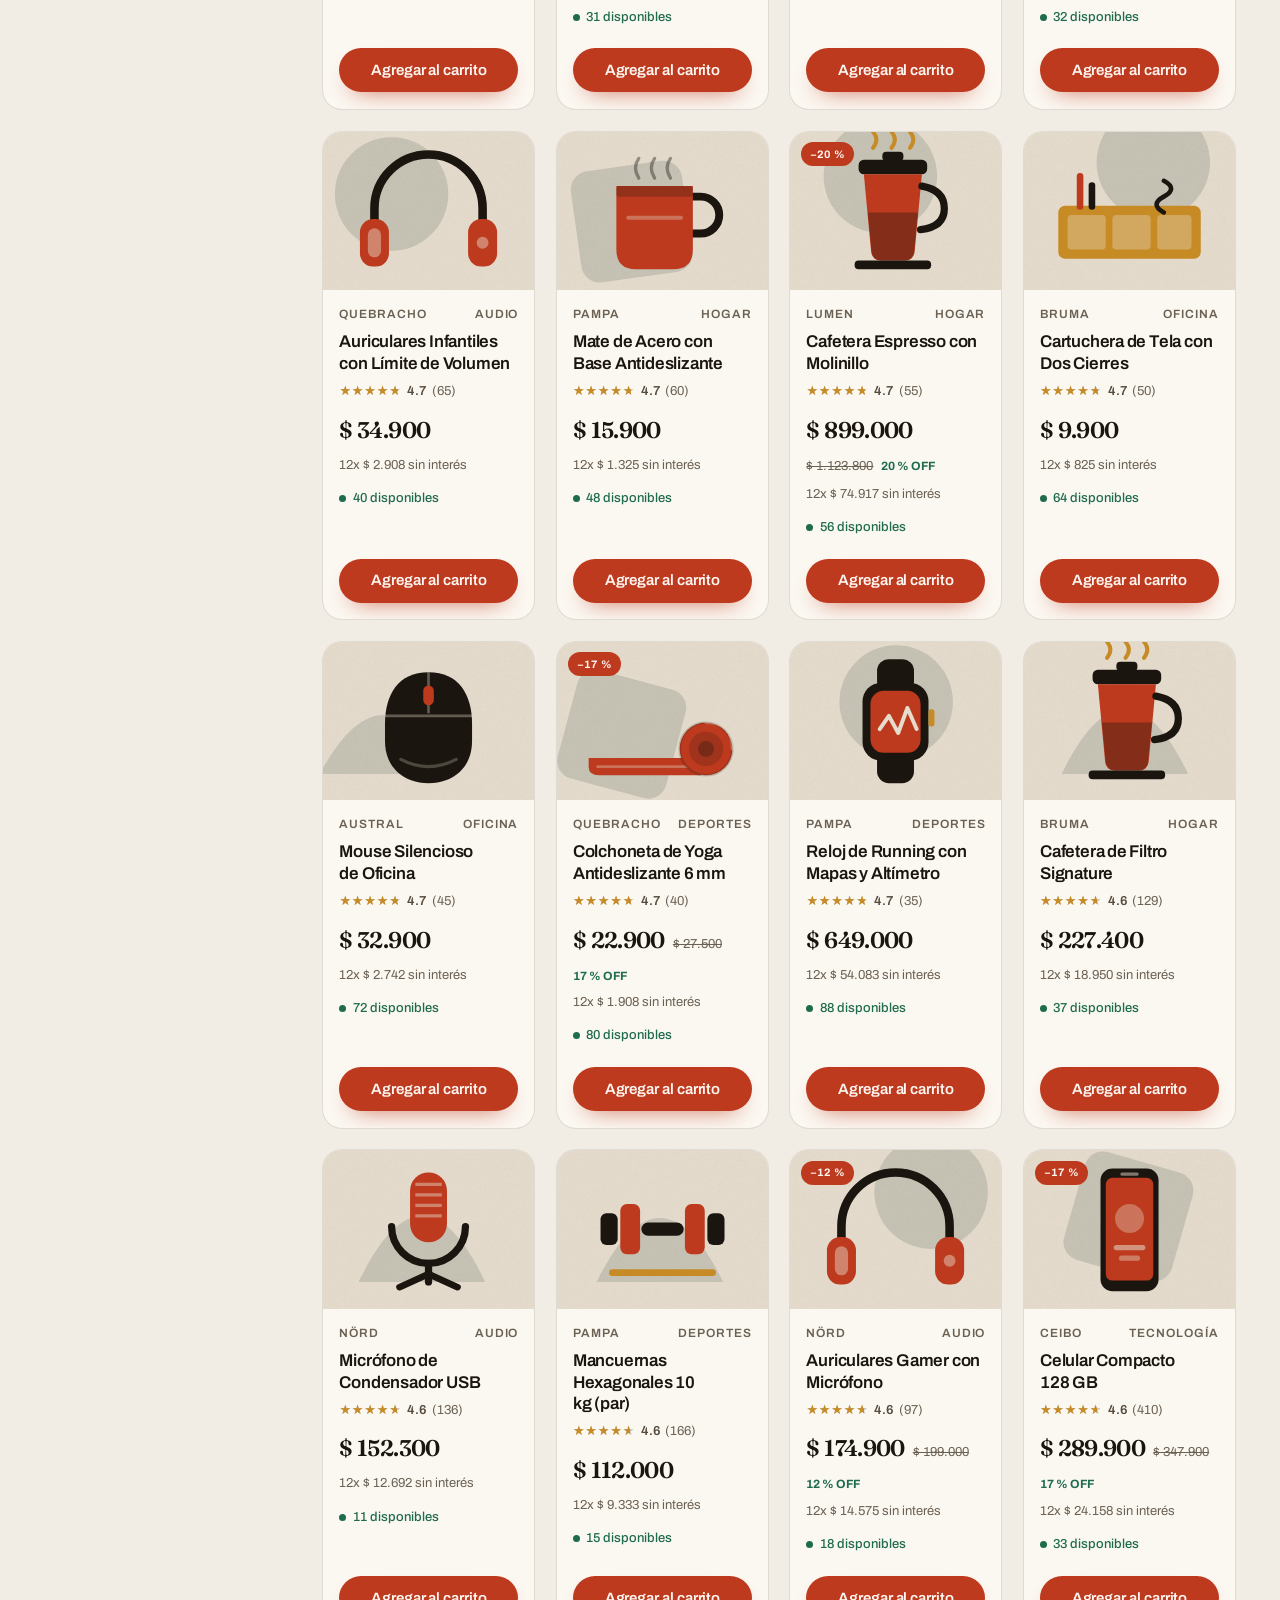
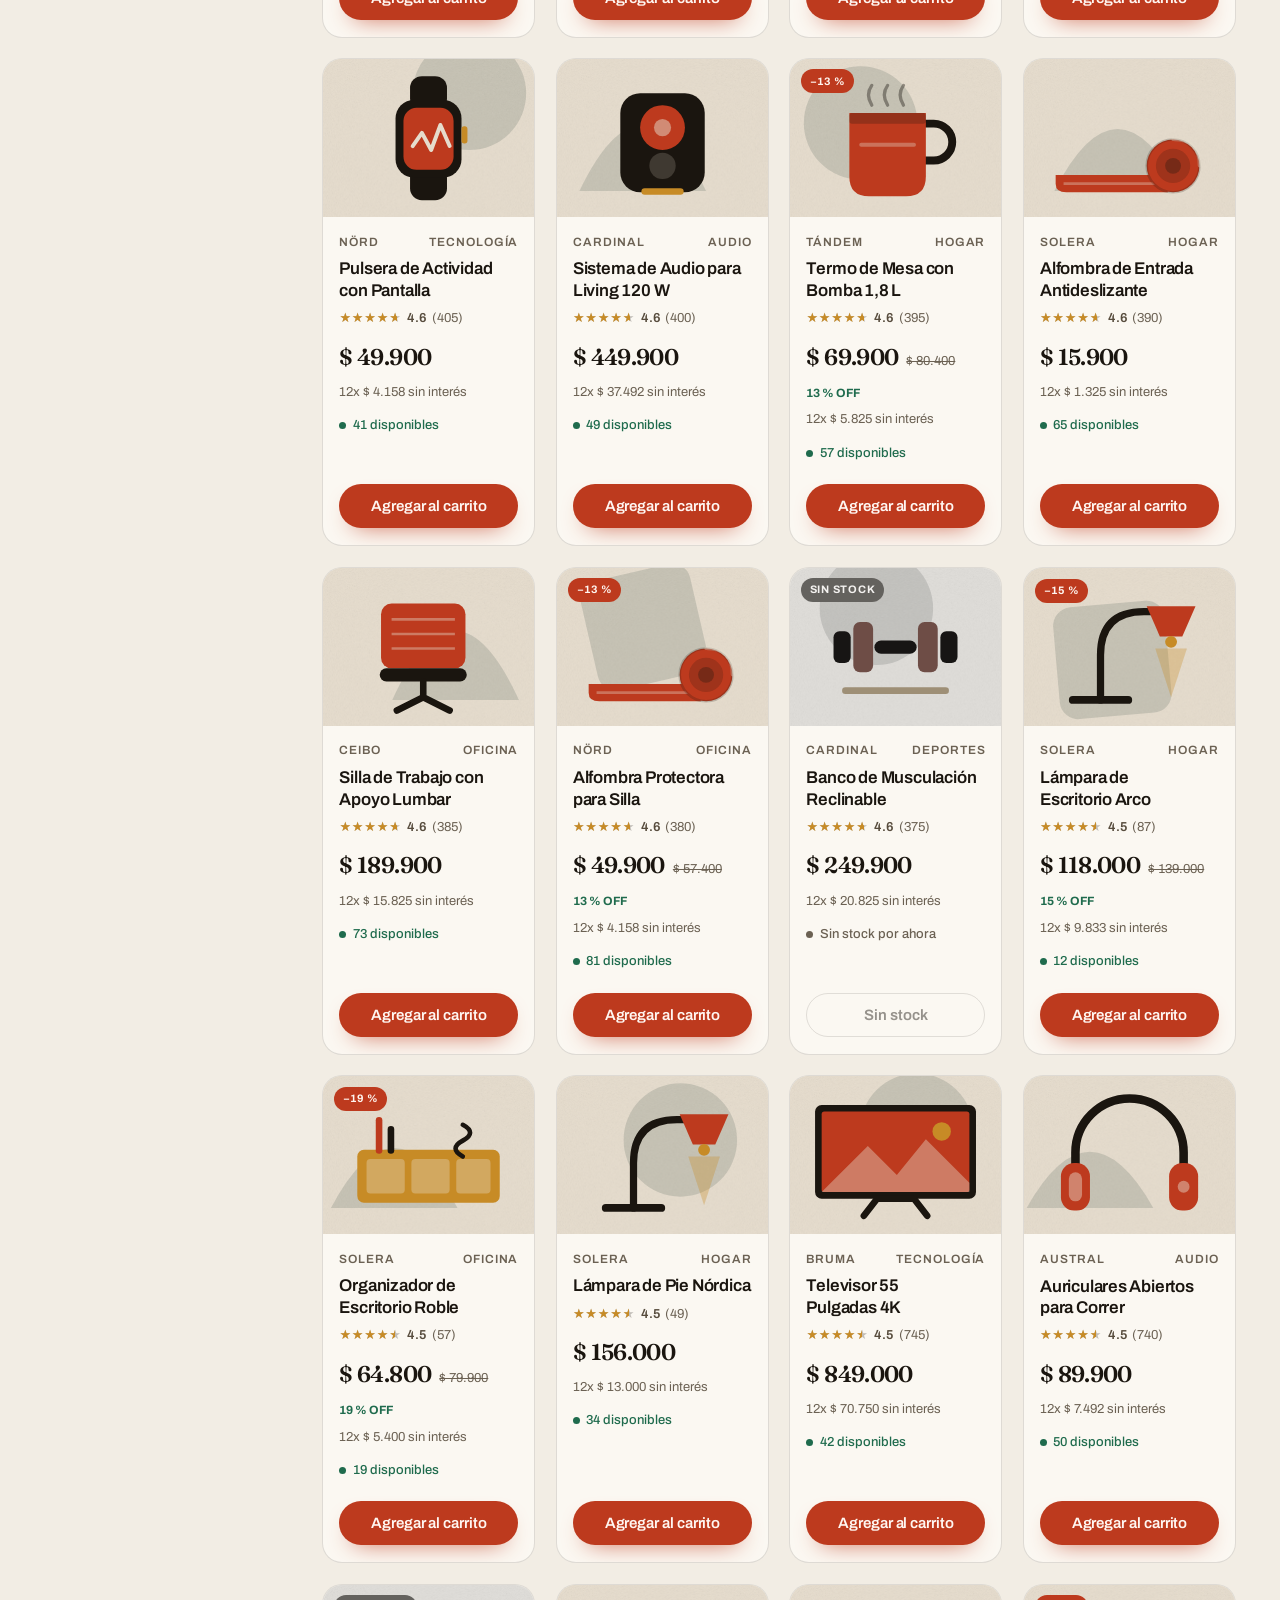
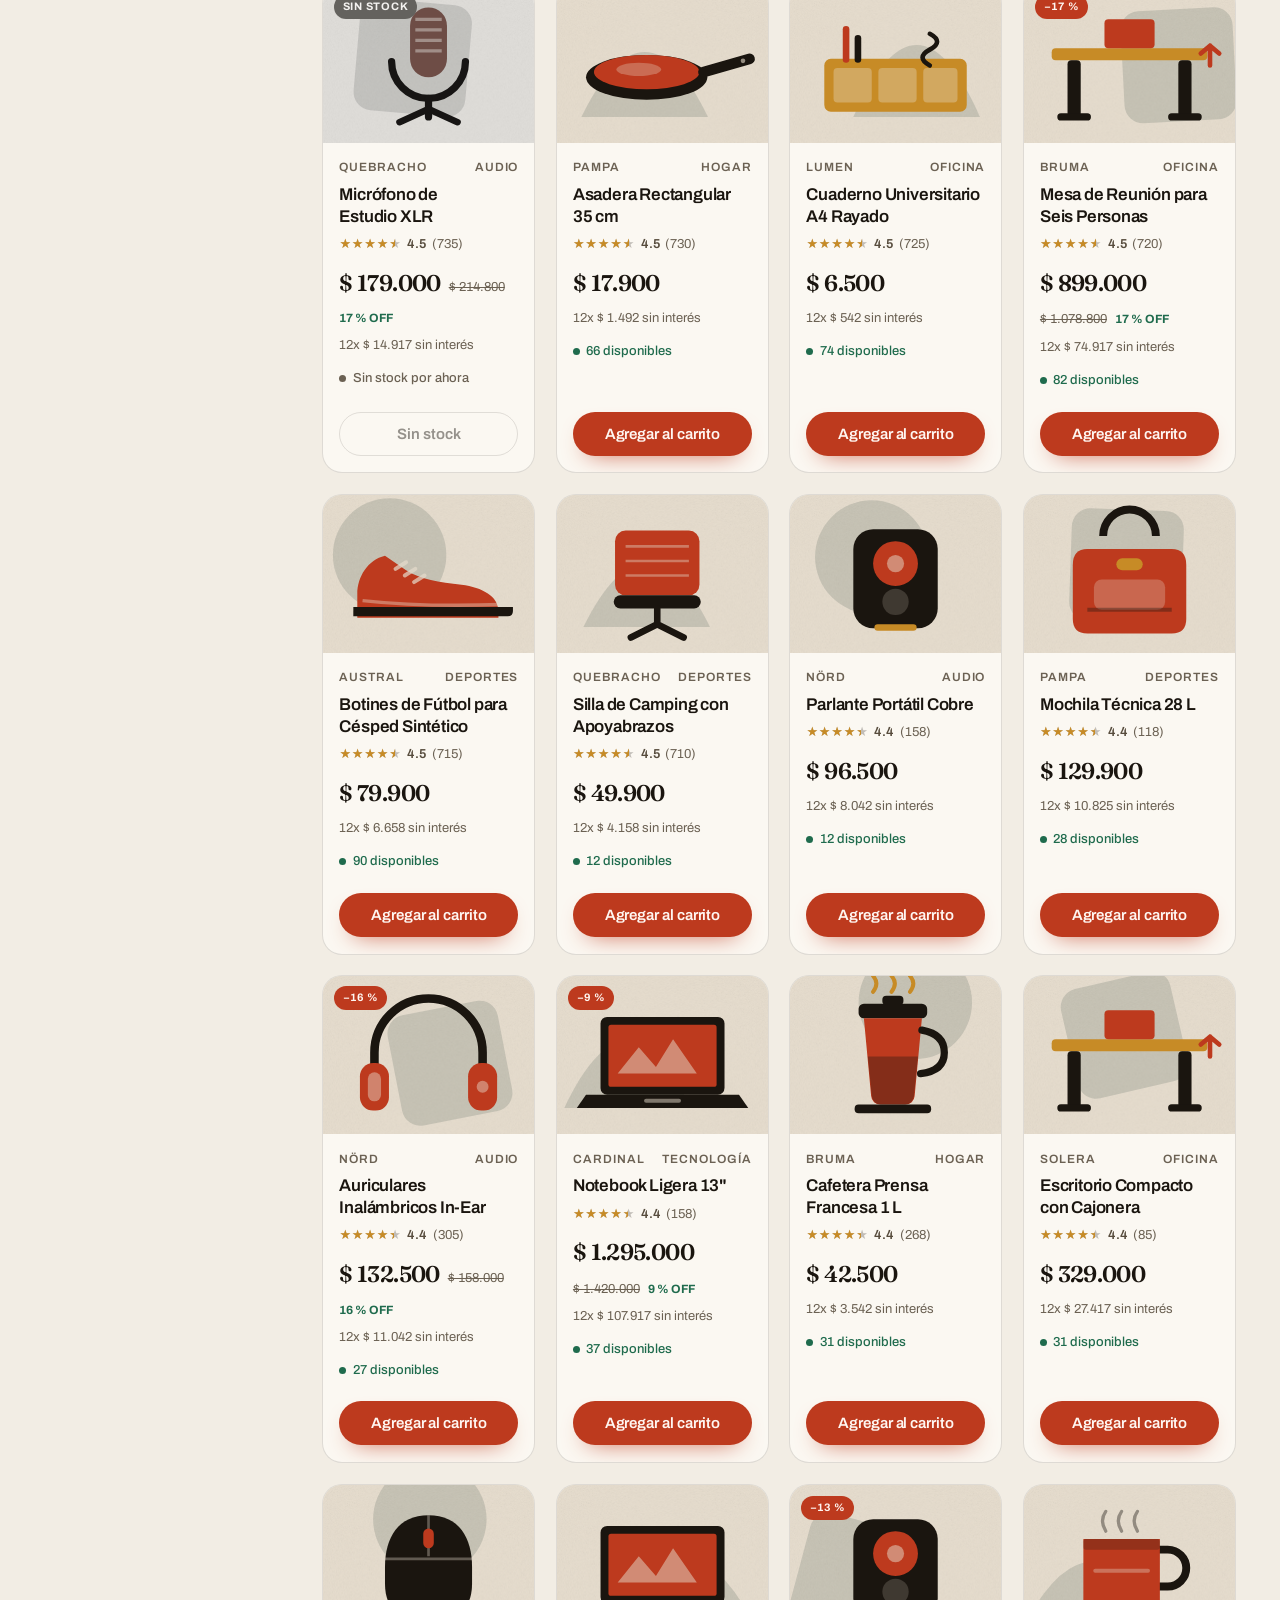
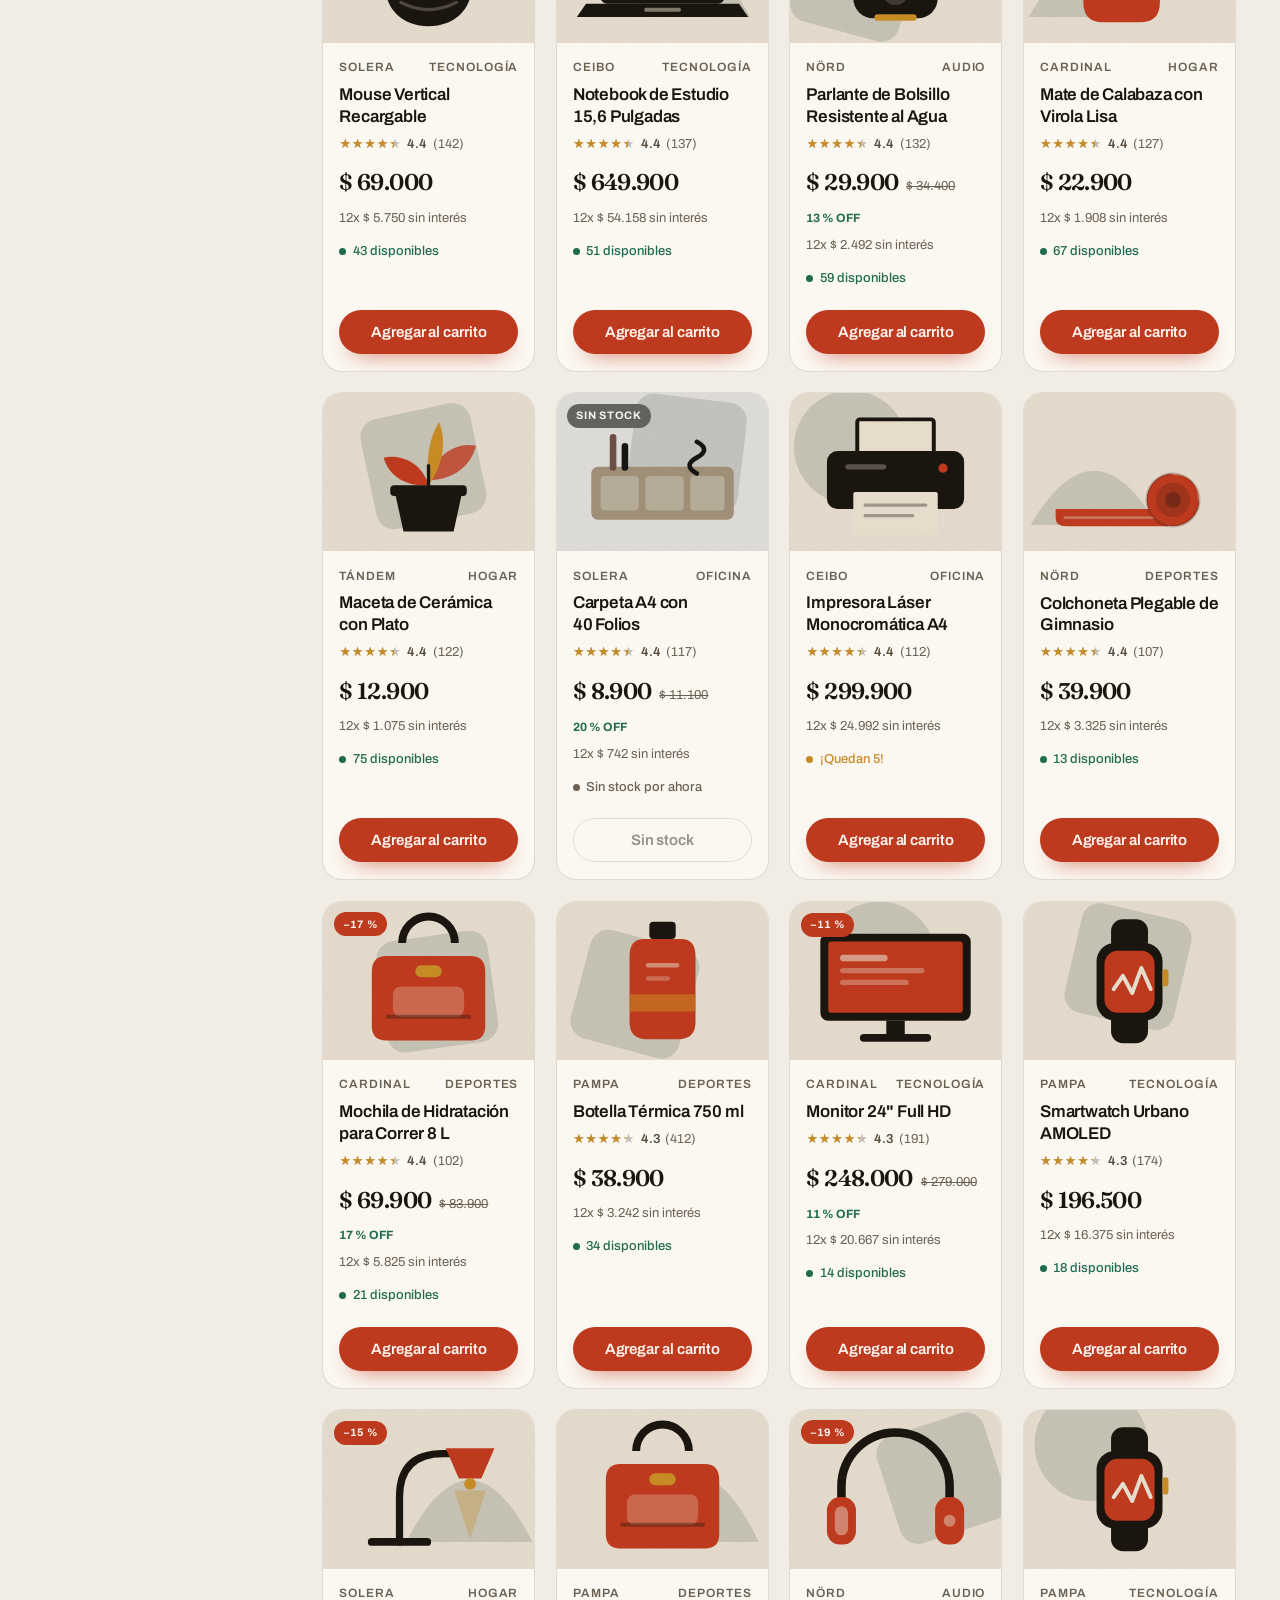
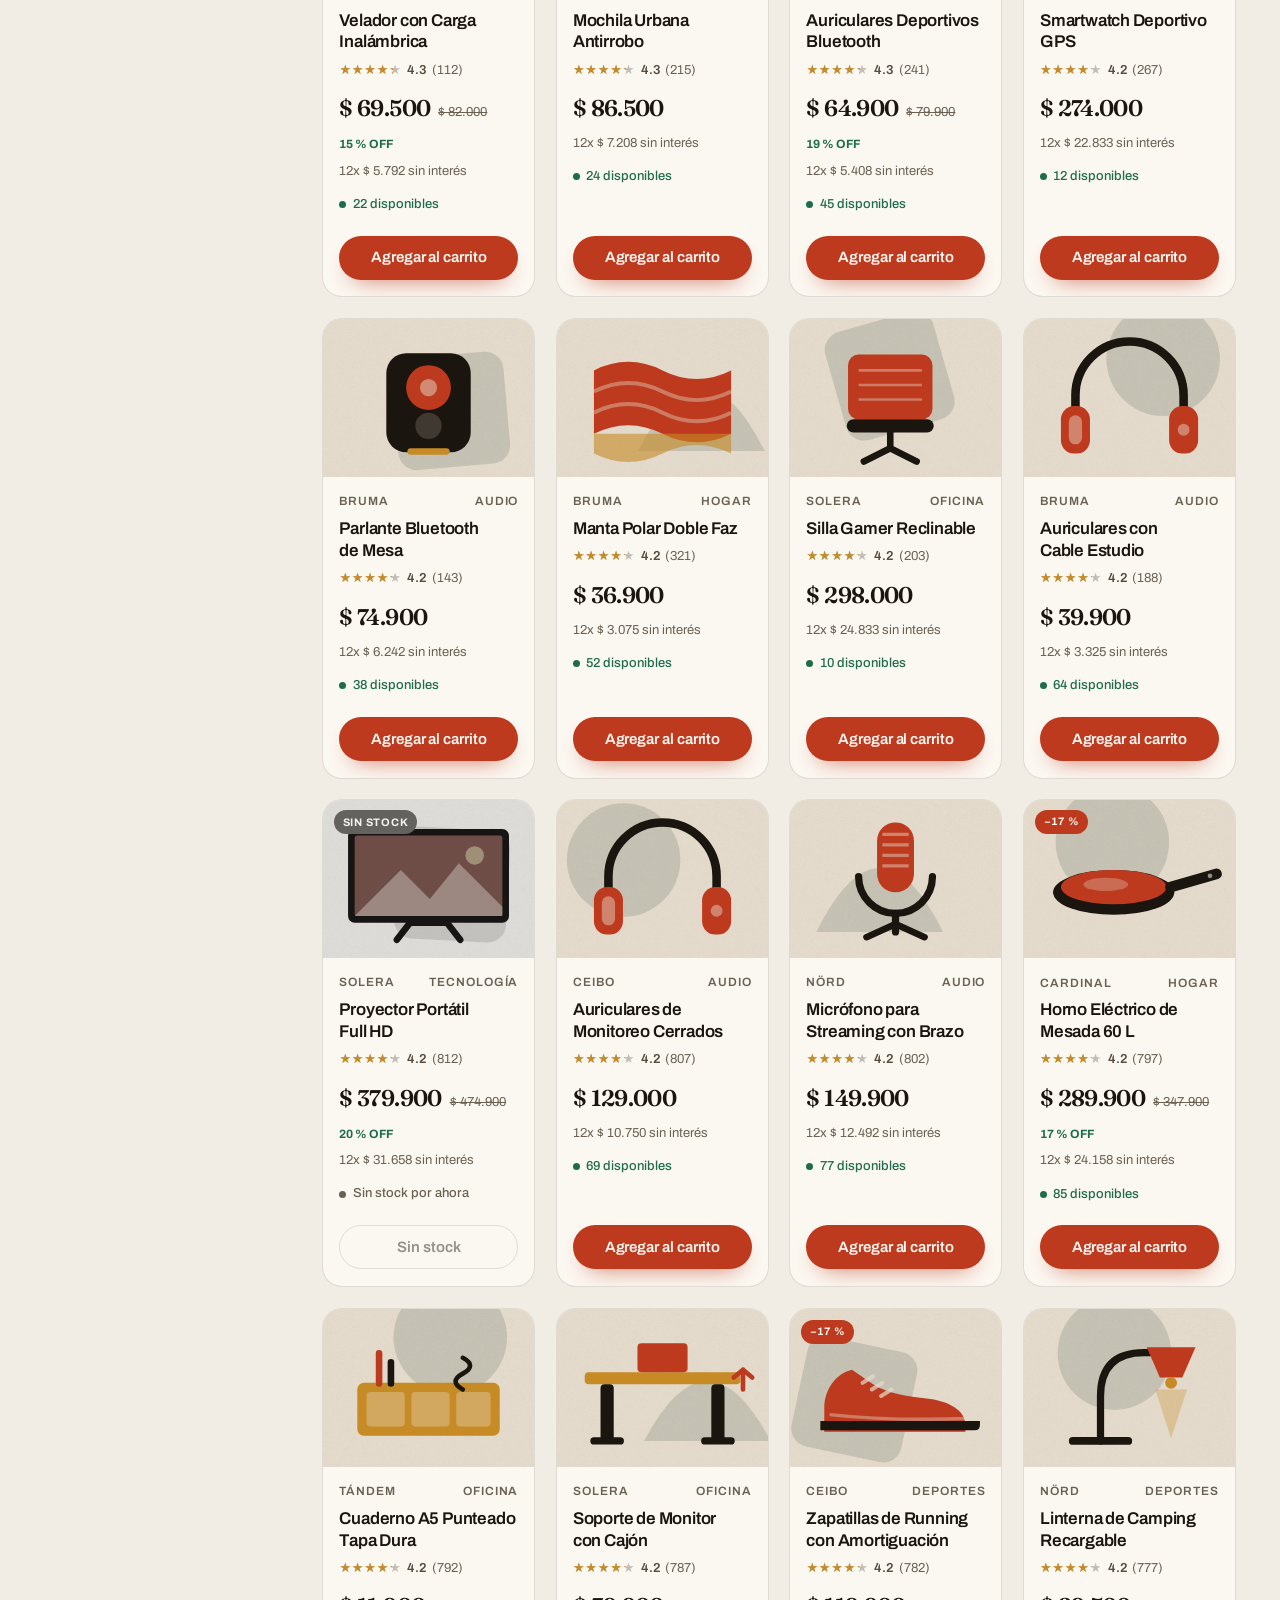
==== commit ab59481d: "feat(catalogo): permitir reintentar la carga de categorías" ====
--- a/src/main/webapp/index.html
+++ b/src/main/webapp/index.html
@@ -76,6 +76,7 @@
           <svg viewBox="0 0 20 20" aria-hidden="true" focusable="false"><path d="M8 2.5 9.4 6.6 13.5 8 9.4 9.4 8 13.5 6.6 9.4 2.5 8 6.6 6.6Z" fill="currentColor"/><path d="M14.5 11 15.3 13.2 17.5 14 15.3 14.8 14.5 17 13.7 14.8 11.5 14 13.7 13.2Z" fill="currentColor"/></svg>
         </button>
         <p id="ayuda-buscador-ia" class="buscador__ayuda">Describí qué buscás y tocá la varita. Ejemplo: auriculares con stock hasta $300.000.</p>
+        <p class="buscador__ayuda buscador__progreso" data-progreso-ia role="status"></p>
       </form>
 
       <div class="cabecera__acciones">
@@ -180,7 +181,11 @@
           </div>
           <p class="seccion__nota">Cinco rubros, un mismo criterio de selección.</p>
         </header>
-        <ul class="categorias__grilla" data-categorias>
+        <div class="estado estado--error" data-categorias-estado hidden>
+          <p data-categorias-mensaje role="status"></p>
+          <button class="boton boton--fantasma" type="button" data-categorias-reintentar>Reintentar categorías</button>
+        </div>
+        <ul class="categorias__grilla" data-categorias tabindex="-1">
           <li class="categoria-esqueleto" aria-hidden="true"></li>
           <li class="categoria-esqueleto" aria-hidden="true"></li>
           <li class="categoria-esqueleto" aria-hidden="true"></li>
@@ -487,7 +492,8 @@
   </div>
 
   <!-- ================================ AVISOS =============================== -->
-  <div class="avisos" data-avisos role="status" aria-live="polite"></div>
+  <div class="avisos" data-avisos></div>
+  <p class="visualmente-oculto" data-aviso-anuncio role="status"></p>
 
   <!-- Definiciones SVG compartidas: una sola vez por documento. -->
   <svg class="svg-defs" aria-hidden="true" focusable="false" width="0" height="0">
--- a/src/main/webapp/assets/css/styles.css
+++ b/src/main/webapp/assets/css/styles.css
@@ -598,7 +598,9 @@
   box-shadow: var(--sombra-1);
   font-size: var(--t-sm);
 }
-.buscador--cabecera:focus-within .buscador__ayuda { display: block; }
+.buscador--cabecera:focus-within:not(:has(.buscador__progreso:not(:empty))) #ayuda-buscador-ia,
+.buscador__progreso { display: block; }
+.buscador__progreso:empty { width: 0; padding: 0; border: 0; box-shadow: none; }
 .buscador__ia[aria-busy='true'] { cursor: progress; }
 .buscador__ia[aria-busy='true'] svg { animation: varita 0.9s linear infinite; }
 @keyframes varita { to { transform: rotate(360deg); } }
@@ -1958,6 +1960,20 @@
 }
 .carrito__confirmado h3 { font-size: var(--t-xl); }
 .carrito__confirmado p { color: var(--tinta-3); max-width: 34ch; }
+.carrito__confirmado[data-tono='pendiente'] .estado__icono {
+  background: color-mix(in srgb, var(--mostaza) 20%, transparent);
+  color: var(--tinta-2);
+}
+.carrito__confirmado[data-tono='neutral'] .estado__icono {
+  background: var(--superficie-hueca);
+  color: var(--tinta-2);
+}
+.carrito__confirmado .carrito__estado {
+  font-size: var(--t-xs);
+  font-weight: 700;
+  letter-spacing: 0.08em;
+  text-transform: uppercase;
+}
 .carrito__confirmado code {
   font-family: ui-monospace, 'SFMono-Regular', Menlo, monospace;
   font-size: var(--t-base);
@@ -2228,6 +2244,19 @@
 .aviso__punto { width: 8px; height: 8px; border-radius: 50%; flex: none; background: var(--exito); }
 .aviso[data-tono='alerta'] .aviso__punto { background: var(--mostaza); }
 .aviso[data-tono='error'] .aviso__punto { background: var(--alerta); }
+.aviso__mensaje { min-width: 0; overflow-wrap: anywhere; }
+.aviso__cerrar {
+  flex: none;
+  display: grid;
+  place-items: center;
+  width: 32px;
+  height: 32px;
+  border-radius: 50%;
+  color: var(--tinta-2);
+  font-size: var(--t-lg);
+  line-height: 1;
+}
+.aviso__cerrar:hover { color: var(--tinta); background: var(--superficie-hueca); }
 
 @keyframes entrar-aviso {
   from { opacity: 0; transform: translateY(12px) scale(0.96); }
